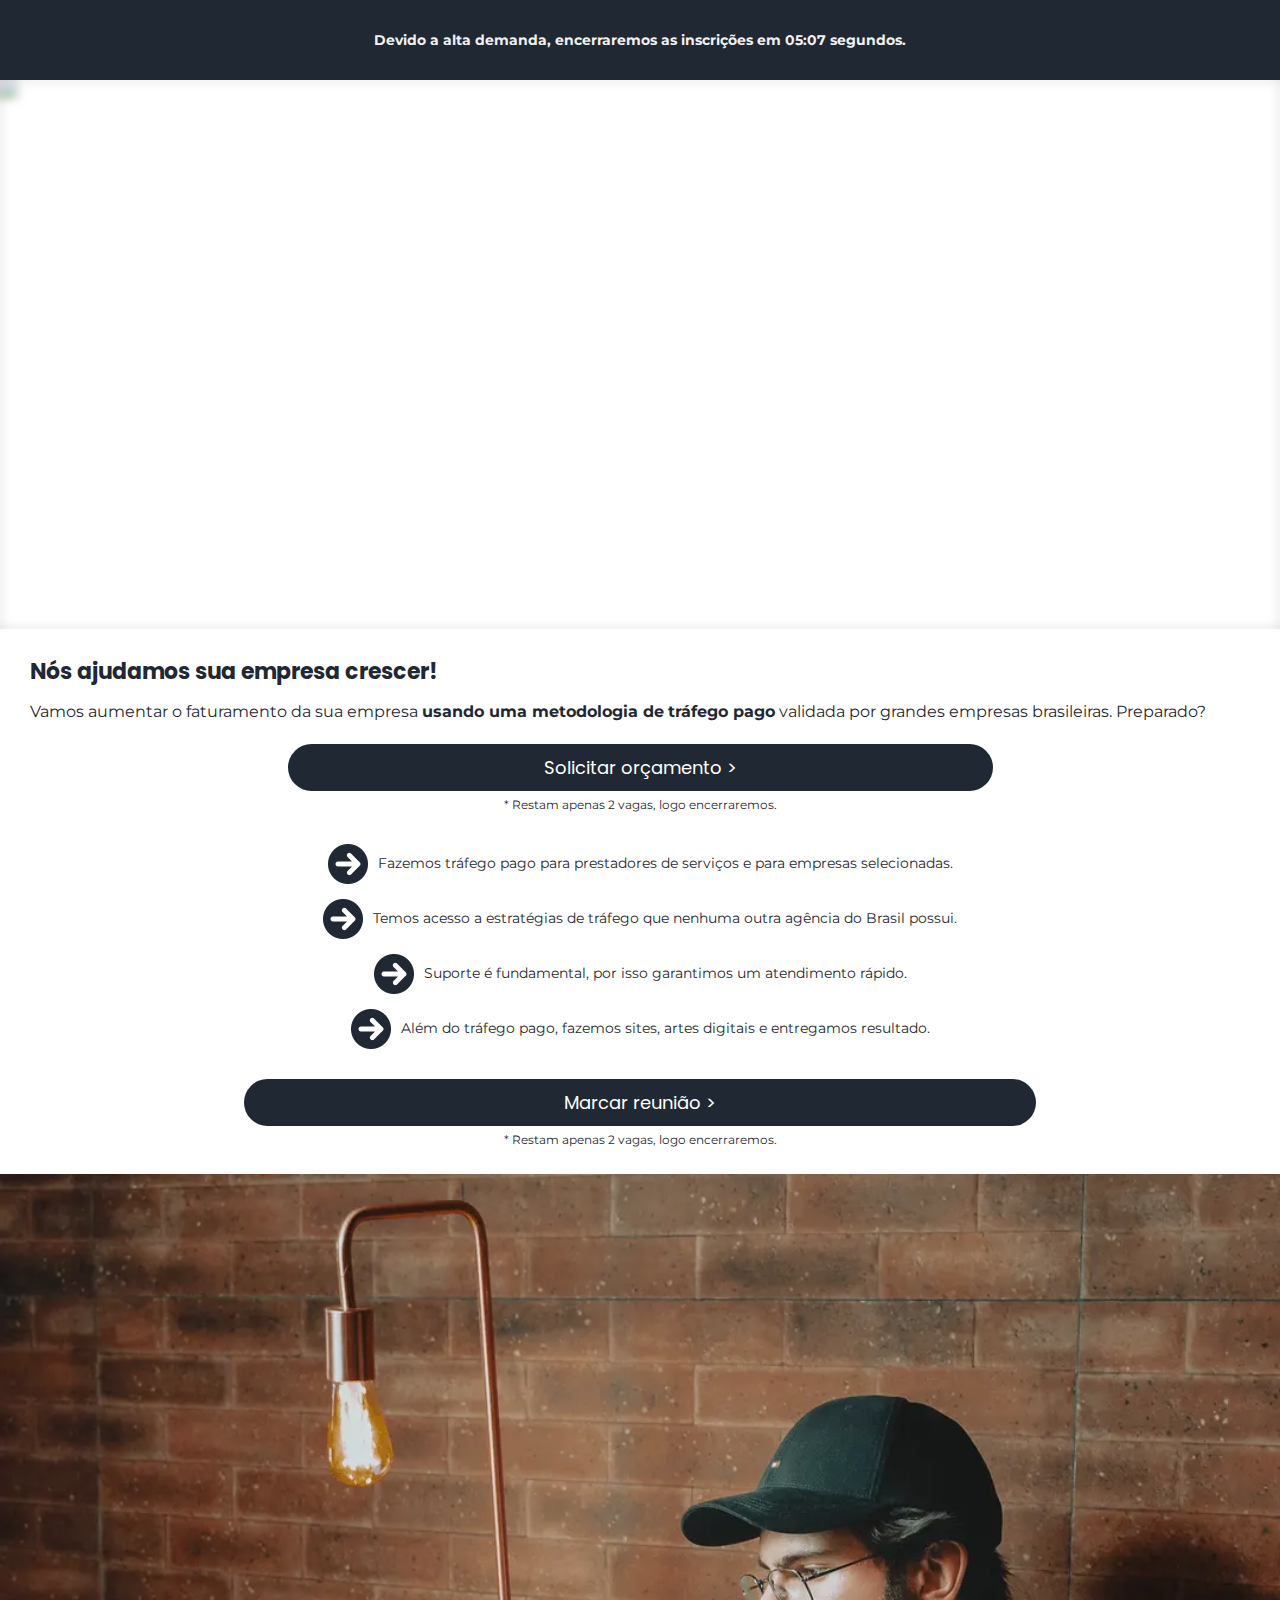
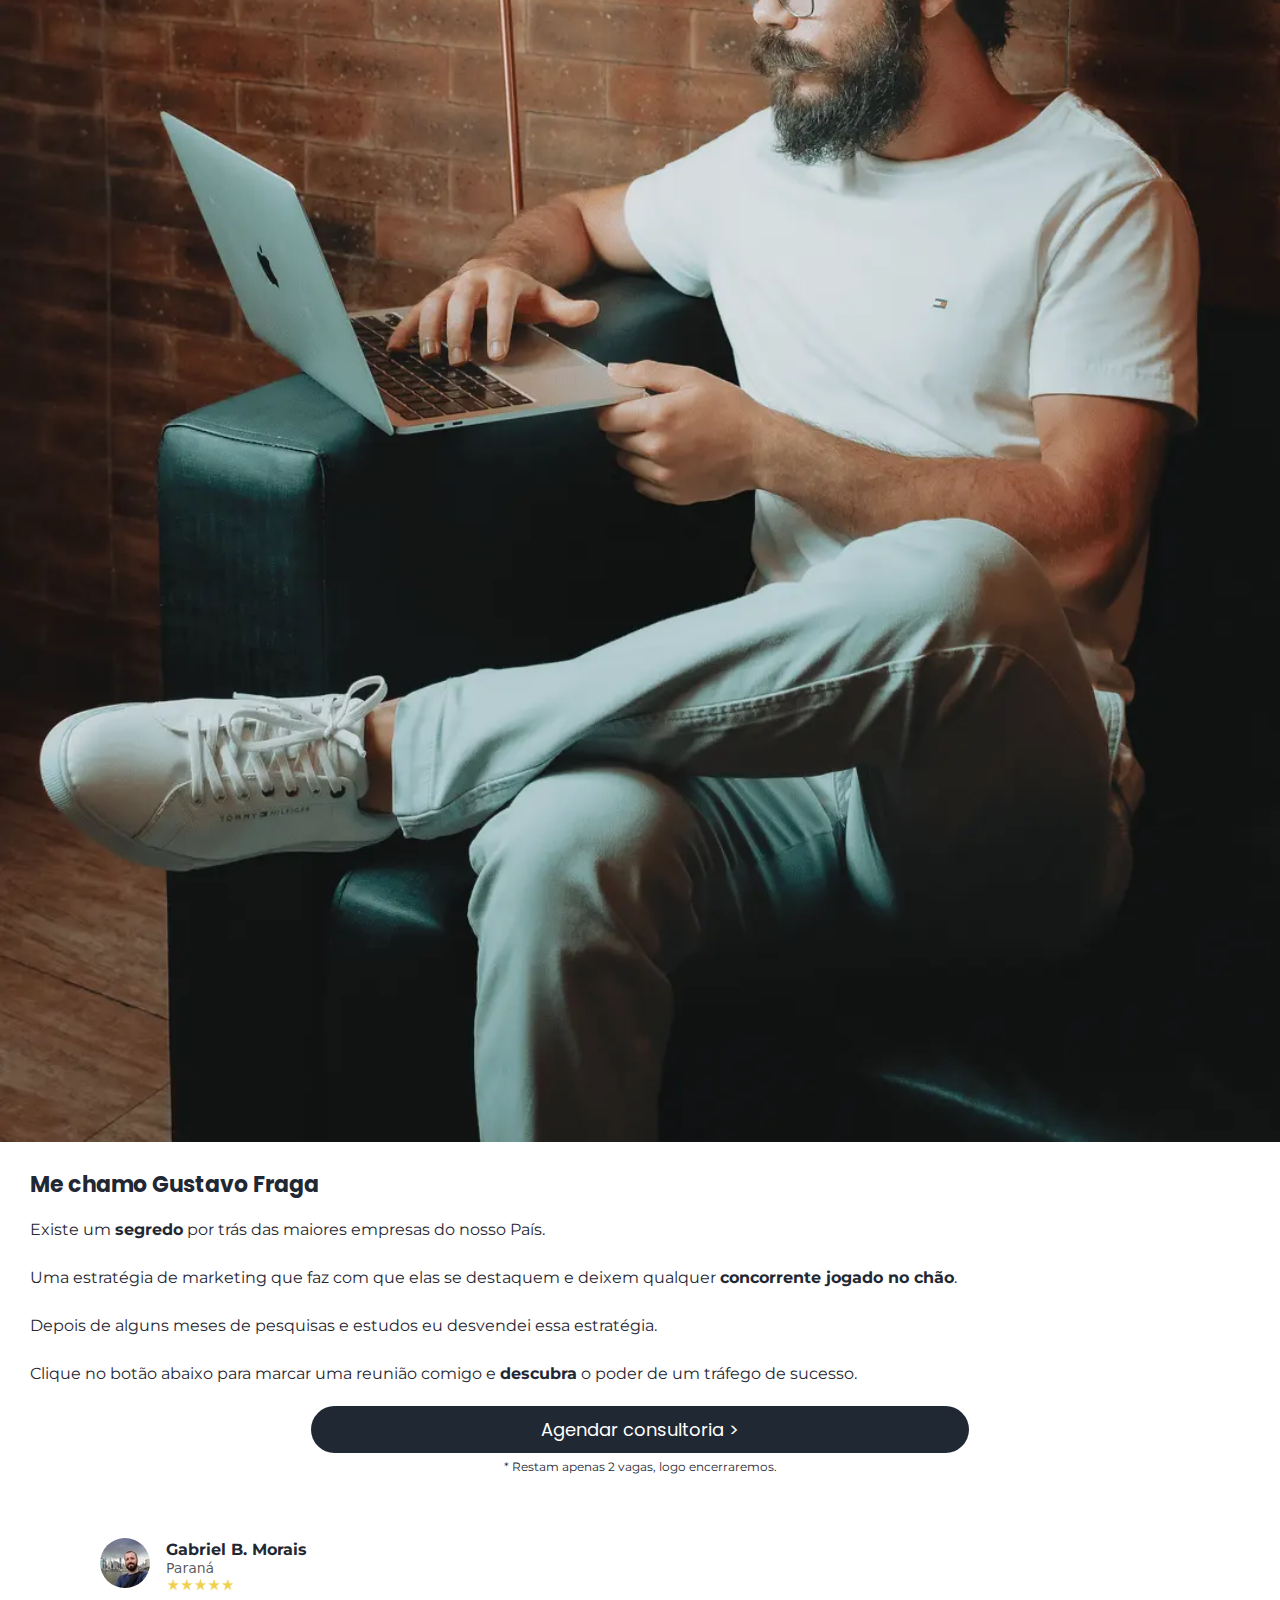
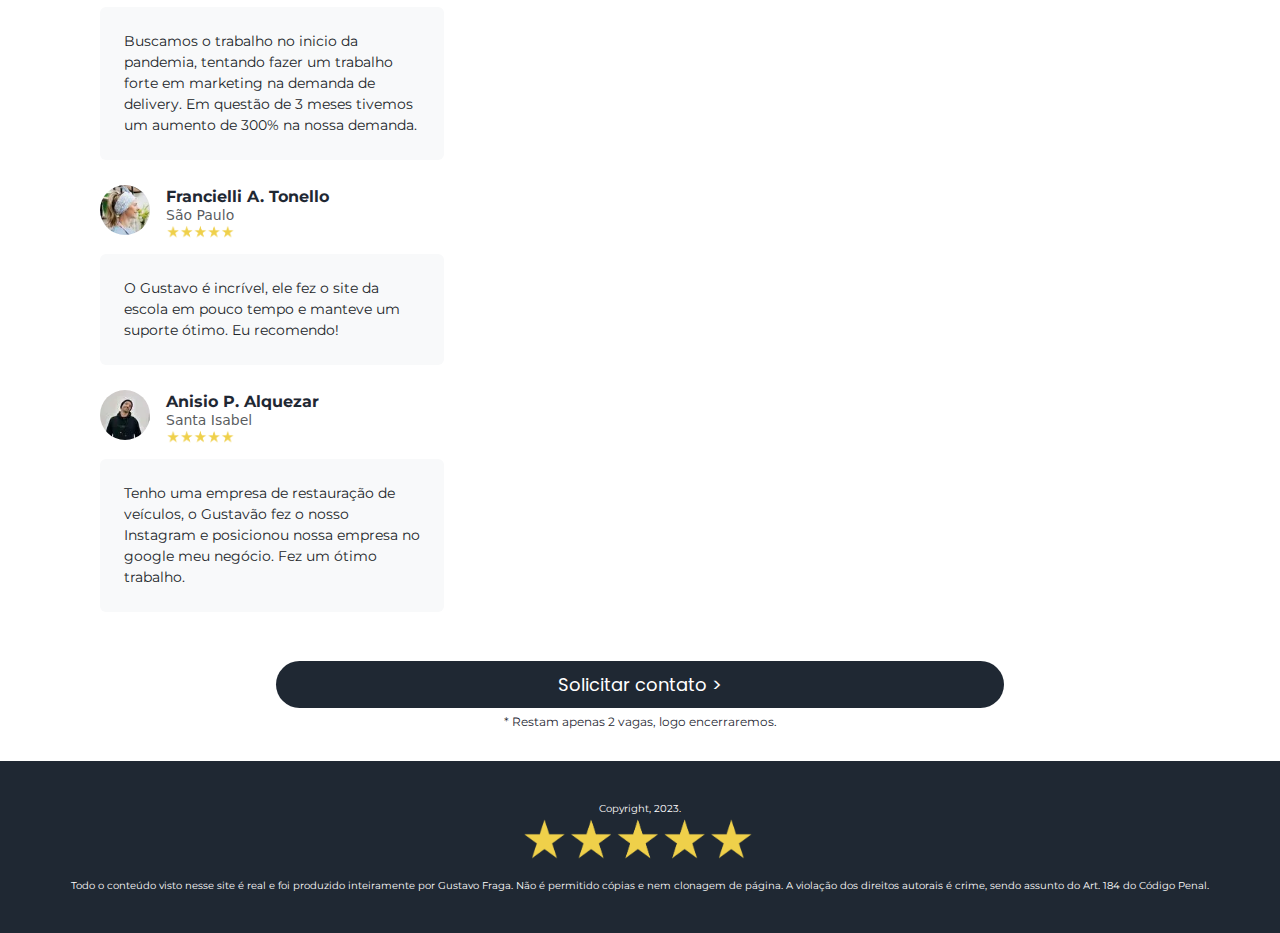
==== index.html @ c94b37dd "Update index.html" ====
<!DOCTYPE html><html data-bs-theme="light" lang="pt-br"><head><meta charset="utf-8">
<!-- Google Tag Manager -->
<script>(function(w,d,s,l,i){w[l]=w[l]||[];w[l].push({'gtm.start':
new Date().getTime(),event:'gtm.js'});var f=d.getElementsByTagName(s)[0],
j=d.createElement(s),dl=l!='dataLayer'?'&l='+l:'';j.async=true;j.src=
'https://www.googletagmanager.com/gtm.js?id='+i+dl;f.parentNode.insertBefore(j,f);
})(window,document,'script','dataLayer','GTM-WDHP2MKH');</script>
<!-- End Google Tag Manager -->

	<!-- Hotjar Tracking Code for https://gustavofraga.space/ -->
<script>
    (function(h,o,t,j,a,r){
        h.hj=h.hj||function(){(h.hj.q=h.hj.q||[]).push(arguments)};
        h._hjSettings={hjid:3487765,hjsv:6};
        a=o.getElementsByTagName('head')[0];
        r=o.createElement('script');r.async=1;
        r.src=t+h._hjSettings.hjid+j+h._hjSettings.hjsv;
        a.appendChild(r);
    })(window,document,'https://static.hotjar.com/c/hotjar-','.js?sv=');
</script>
<!-- End Hotjar -->

<link rel="preload" href="https://scripts.converteai.net/09588e9f-cd94-4e0c-921b-21e117109b57/players/655e332072d9c10009540433/player.js" as="script">
<link rel="preload" href="https://cdn.converteai.net/lib/js/smartplayer/v1/smartplayer.min.js" as="script">
<link rel="preload" href="https://images.converteai.net/09588e9f-cd94-4e0c-921b-21e117109b57/players/655e332072d9c10009540433/thumbnail.jpg" as="image">
<link rel="preload" href="https://cdn.converteai.net/09588e9f-cd94-4e0c-921b-21e117109b57/655e331cf27d3f000ae4476a/main.m3u8" as="fetch">
<link rel="dns-prefetch" href="https://cdn.converteai.net">
<link rel="dns-prefetch" href="https://scripts.converteai.net">
<link rel="dns-prefetch" href="https://images.converteai.net">
<link rel="dns-prefetch" href="https://api.vturb.com.br">
	
<meta name="viewport" content="width=device-width, initial-scale=1.0, shrink-to-fit=no"><title>Agência de Tráfego Pago</title><link rel="canonical" href="https://lp.gustavofraga.space/"><meta property="og:url" content="https://lp.gustavofraga.space/"><meta property="og:image" content="https://lp.gustavofraga.space/assets/img/Design-sem-nome-_60_.webp"><meta name="description" content="Agência de Tráfego Pago especializada em campanhas de Google Ads, Facebook Ads e Instagram Ads. Aumente o tráfego para o seu site e converta mais leads e vendas com anúncios online."><meta property="og:type" content="website">
<script type="application/ld+json">{"@context":"http://schema.org","@type":"WebSite","name":"Agência de Tráfego Pago","url":"https://lp.gustavofraga.space/"}</script><link rel="icon" type="image/webp" sizes="32x32" href="assets/img/fav.webp"><link rel="stylesheet" href="https://cdn.jsdelivr.net/npm/bootstrap@5.3.2/dist/css/bootstrap.min.css"><link rel="stylesheet" href="https://fonts.googleapis.com/css?family=Arimo:400,500,600,700&amp;display=swap"><link rel="stylesheet" href="https://fonts.googleapis.com/css?family=Montserrat:400,700&amp;display=swap"><link rel="stylesheet" href="https://fonts.googleapis.com/css?family=Poppins:100,100i,200,200i,300,300i,400,400i,500,500i,600,600i,700,700i,800,800i,900,900i&amp;display=swap"><link rel="stylesheet" href="assets/css/styles.min.css"><style>.nld-chatbot .nld-shown-middle{display:none;}</style></head>
	
<body><!-- Google Tag Manager (noscript) -->
<noscript><iframe src="https://www.googletagmanager.com/ns.html?id=GTM-WDHP2MKH"
height="0" width="0" style="display:none;visibility:hidden"></iframe></noscript>
<!-- End Google Tag Manager (noscript) -->
	
<script type="text/javascript">(function(n,r,l,d){try{var h=r.head||r.getElementsByTagName("head")[0],s=r.createElement("script");s.defer=true;s.setAttribute("type","text/javascript");s.setAttribute("src",l);n.neuroleadId=d;h.appendChild(s);}catch(e){}})(window,document,"https://cdn.leadster.com.br/neurolead/neurolead.min.js", "c5izgkH7TFuDf7hr45S0Mqjp0");</script>

<script>var MINUTOS = 5.1;
    // Não altere nada abaixo dessa linha
    function startTimer(duration, display) {
        var timer = duration,
                minutes, seconds;
        setInterval(function () {
            minutes = parseInt(timer / 60, 10);
            seconds = parseInt(timer % 60, 10);

            minutes = minutes < 10 ? "0" + minutes : minutes;
            seconds = seconds < 10 ? "0" + seconds : seconds;

            display.forEach(function (el) {
                el.textContent = minutes + ":" + seconds + " segundos.";
            })

            if (--timer < 0) {
                timer = 0;
            }
        }, 1000);
    }

    window.onload = function () {
        var minutesToSeconds = MINUTOS * 60,
                display = document.querySelectorAll('.time');
        startTimer(minutesToSeconds, display);
    };</script><section class="d-flex d-lg-flex justify-content-center align-items-center justify-content-lg-center align-items-lg-center" style="height: 80px;background: #1F2833;padding-top: 0px;text-align: center;padding-right: 40px;padding-left: 40px;padding-bottom: 0px;color: rgb(31,40,51);"><h1 style="font-size:14px;color:#f1f1f1;font-family:Montserrat, sans-serif;border-color:rgb(12,23,33);margin:0px;padding:0px;font-weight:bold;">Devido a alta demanda, encerraremos as inscrições em <span class="time">05:07 segundos.</span></h1></section>
	
<section><div id="vid_655e332072d9c10009540433" style="position:relative;width:100%;padding: 42.857142857142854% 0 0;"><img id="thumb_655e332072d9c10009540433" src="https://images.converteai.net/09588e9f-cd94-4e0c-921b-21e117109b57/players/655e332072d9c10009540433/thumbnail.jpg" style="position:absolute;top:0;left:0;width:100%;height:100%;object-fit:cover;display:block;"><div id="backdrop_655e332072d9c10009540433" style="position:absolute;top:0;width:100%;height:100%;-webkit-backdrop-filter:blur(5px);backdrop-filter:blur(5px);"></div></div><script type="text/javascript" id="scr_655e332072d9c10009540433">var s=document.createElement("script");s.src="https://scripts.converteai.net/09588e9f-cd94-4e0c-921b-21e117109b57/players/655e332072d9c10009540433/player.js",s.async=!0,document.head.appendChild(s);</script></section>
	
<section style="background: #ffffff;padding: 30px;padding-right: 50px;padding-bottom: 20px;padding-left: 30px;"><h1 style="color: #1F2833;margin: 0px;padding: 0px;font-size: 22px;font-family: Poppins, sans-serif;padding-bottom: 15px;"><strong>Nós ajudamos sua empresa crescer!</strong></h1><p class="fw-normal" style="color: #1F2833;font-family: Montserrat, sans-serif;font-size: 16px;margin: 0px;">Vamos aumentar o faturamento da sua empresa <strong>usando uma metodologia de</strong> <strong>tráfego pago</strong> validada por grandes empresas brasileiras. Preparado?</p></section><section class="text-center justify-content-center align-items-center" style="background: #ffffff;padding-top: 0;padding-bottom: 0;padding-right: 0;padding-left: 0;"><button class="btn btn-primary btn-lg text-center" type="button" style="font-family: Poppins, sans-serif;padding-right: 20vw;padding-left: 20vw;padding-bottom: 10px;padding-top: 10px;background: #1F2833;border-style: none;font-size: 18px;border-radius: 25px;text-align: center;" onclick="event.stopPropagation();window.neurolead.open();">Solicitar orçamento &gt;</button><p id="frase" style="color: #1F2833;font-family: Montserrat, sans-serif;font-size: 12px;margin: 0px;padding-left: 0px;padding-top: 5px;text-align: center;">* Restam apenas 2 vagas, logo encerraremos.</p></section><section class="d-flex justify-content-center align-items-center" style="background: #ffffff;padding-left: 40px;padding-right: 40px;padding-top: 30px;"><img src="assets/img/Design-sem-nome-_55_.webp" style="width: 40px;height: 40px;color: #1F2833;"><p style="color: #1F2833;font-family: Montserrat, sans-serif;font-size: 14px;margin: 0px;padding-left: 10px;">Fazemos tráfego pago para prestadores de serviços e para empresas selecionadas.</p></section><section class="d-flex justify-content-center align-items-center" style="background: #ffffff;padding-left: 40px;padding-right: 40px;padding-top: 15px;color: rgb(255,254,255);"><img src="assets/img/Design-sem-nome-_55_.webp" style="width: 40px;height: 40px;"><p style="color: #1F2833;font-family: Montserrat, sans-serif;font-size: 14px;margin: 0px;padding-left: 10px;">Temos acesso a estratégias de tráfego que nenhuma outra agência do Brasil possui.</p></section><section class="d-flex justify-content-center align-items-center" style="background: #ffffff;padding-left: 40px;padding-right: 40px;padding-top: 15px;"><img src="assets/img/Design-sem-nome-_55_.webp" style="width: 40px;height: 40px;"><p style="color: #1F2833;font-family: Montserrat, sans-serif;font-size: 14px;margin: 0px;padding-left: 10px;">Suporte é fundamental, por isso garantimos um atendimento rápido.</p></section><section class="d-flex justify-content-center align-items-center" style="background: #ffffff;padding-left: 40px;padding-right: 40px;padding-top: 15px;padding-bottom: 30px;"><img src="assets/img/Design-sem-nome-_55_.webp" style="width: 40px;height: 40px;"><p style="color: #1F2833;font-family: Montserrat, sans-serif;font-size: 14px;margin: 0px;padding-left: 10px;">Além do tráfego pago, fazemos sites, artes digitais e entregamos resultado.</p></section><section class="text-center justify-content-center align-items-center" style="background: #ffffff;padding-top: 0;padding-bottom: 0;padding-right: 0;padding-left: 0;margin-bottom: 25px;"><button class="btn btn-primary btn-lg text-center" type="button" style="font-family: Poppins, sans-serif;padding-right: 25vw;padding-left: 25vw;padding-bottom: 10px;padding-top: 10px;background: #1F2833;border-style: none;font-size: 18px;border-radius: 25px;text-align: center;" onclick="event.stopPropagation();window.neurolead.open();">Marcar reunião &gt;</button><p id="frase2" style="color: #1F2833;font-family: Montserrat, sans-serif;font-size: 12px;margin: 0px;padding-left: 0px;padding-top: 5px;text-align: center;">* Restam apenas 2 vagas, logo encerraremos.</p></section><section><img src="assets/img/vfdbfb.webp" style="width: 100%;"><section style="background: #ffffff;padding: 30px;padding-right: 50px;padding-bottom: 20px;padding-left: 30px;"><h1 style="color: #1F2833;margin: 0px;padding: 0px;font-size: 22px;font-family: Poppins, sans-serif;font-weight: bold;padding-bottom: 20px;">Me chamo Gustavo Fraga</h1><p style="color: #1F2833;font-family: Montserrat, sans-serif;font-size: 16px;margin: 0px;">Existe um <strong>segredo</strong> por trás das maiores empresas do nosso País.&nbsp;</p><p style="color: #1F2833;font-family: Montserrat, sans-serif;font-size: 16px;margin: 0px;"><br>Uma estratégia de marketing que faz com que elas se destaquem e deixem qualquer <strong>concorrente jogado no chão</strong>.&nbsp;<br><br></p><p style="color: #1F2833;font-family: Montserrat, sans-serif;font-size: 16px;margin: 0px;">Depois de alguns meses de pesquisas e estudos eu desvendei&nbsp;essa estratégia.<br><br></p><p style="color: #1F2833;font-family: Montserrat, sans-serif;font-size: 16px;margin: 0px;">Clique no botão abaixo para marcar uma reunião comigo e <strong>descubra</strong> o poder de um tráfego de sucesso.</p></section></section><section class="text-center justify-content-center align-items-center" style="background: #ffffff;padding-top: 0;padding-bottom: 0;padding-right: 0;padding-left: 0;margin-bottom: 25px;"><button class="btn btn-primary btn-lg text-center" type="button" style="font-family: Poppins, sans-serif;padding-right: 18vw;padding-left: 18vw;padding-bottom: 10px;padding-top: 10px;background: #1F2833;border-style: none;font-size: 18px;border-radius: 25px;text-align: center;" onclick="event.stopPropagation();window.neurolead.open();">Agendar consultoria &gt;</button><p id="frase3" style="color: #1F2833;font-family: Montserrat, sans-serif;font-size: 12px;margin: 0px;padding-left: 0px;padding-top: 5px;text-align: center;">* Restam apenas 2 vagas, logo encerraremos.</p></section><!-- Start: Testimonials --><div class="container py-4 py-xl-5" style="padding-left: 30px;padding-right: 30px;"><div class="row gy-4 row-cols-1 row-cols-sm-2 row-cols-lg-3" style="margin-top: -35px;"><div class="col"><div><div class="d-flex"><img class="rounded-circle flex-shrink-0 me-3 fit-cover" width="50" height="50" src="assets/img/m15.webp"><div><p class="fw-bold text-primary mb-0" style="font-family: Montserrat, sans-serif;font-size: 16px;--bs-primary: #1F2833;--bs-primary-rgb: 31,40,51;height: 20px;">Gabriel B. Morais</p><p class="text-muted mb-0" style="font-size: 14px;height: 15px;">Paraná</p><img src="assets/img/estrela.webp" style="width: 25%;"></div></div><p class="bg-body-tertiary border rounded border-0 p-4" style="font-family: Montserrat, sans-serif;font-size: 14px;margin-top: 10px;">Buscamos o trabalho no inicio da pandemia, tentando fazer um trabalho forte em marketing na demanda de delivery. Em questão de 3 meses tivemos um aumento de 300% na nossa demanda.</p></div></div></div><div class="row gy-4 row-cols-1 row-cols-sm-2 row-cols-lg-3" style="margin-top: -15px;"><div class="col"><div><div class="d-flex"><img class="rounded-circle flex-shrink-0 me-3 fit-cover" width="50" height="50" src="assets/img/fran.webp"><div><p class="fw-bold text-primary mb-0" style="font-family: Montserrat, sans-serif;font-size: 16px;--bs-primary: #1F2833;--bs-primary-rgb: 31,40,51;height: 20px;">Francielli A. Tonello</p><p class="text-muted mb-0" style="font-size: 14px;height: 15px;">São Paulo</p><img src="assets/img/estrela.webp" style="width: 25%;"></div></div><p class="bg-body-tertiary border rounded border-0 p-4" style="font-family: Montserrat, sans-serif;font-size: 14px;margin-top: 10px;">O Gustavo é incrível, ele fez o site da escola em pouco tempo e manteve um suporte ótimo. Eu recomendo!</p></div></div></div><div class="row gy-4 row-cols-1 row-cols-sm-2 row-cols-lg-3" style="margin-top: -15px;"><div class="col"><div><div class="d-flex"><img class="rounded-circle flex-shrink-0 me-3 fit-cover" width="50" height="50" src="assets/img/anisio-_1_.webp"><div><p class="fw-bold text-primary mb-0" style="font-family: Montserrat, sans-serif;font-size: 16px;--bs-primary: #1F2833;--bs-primary-rgb: 31,40,51;height: 20px;">Anisio P. Alquezar</p><p class="text-muted mb-0" style="font-size: 14px;height: 15px;">Santa Isabel</p><img src="assets/img/estrela.webp" style="width: 25%;"></div></div><p class="bg-body-tertiary border rounded border-0 p-4" style="font-family: Montserrat, sans-serif;font-size: 14px;margin-top: 10px;">Tenho uma empresa de restauração de veículos, o Gustavão fez o nosso Instagram e posicionou nossa empresa no google meu negócio. Fez um ótimo trabalho.</p></div></div></div></div><!-- End: Testimonials --><section class="text-center justify-content-center align-items-center" style="background: #ffffff;padding-top: 0;padding-bottom: 0;padding-right: 0;padding-left: 0;margin-bottom: 30px;margin-top: -15px;"><button class="btn btn-primary btn-lg text-center" type="button" style="font-family: Poppins, sans-serif;padding-right: 22vw;padding-left: 22vw;padding-bottom: 10px;padding-top: 10px;background: #1F2833;border-style: none;font-size: 18px;border-radius: 25px;text-align: center;" onclick="event.stopPropagation();window.neurolead.open();">Solicitar contato &gt;</button><p id="frase4" style="color: #1F2833;font-family: Montserrat, sans-serif;font-size: 12px;margin: 0px;padding-left: 0px;padding-top: 5px;text-align: center;">* Restam apenas 2 vagas, logo encerraremos.</p></section><section class="text-center" style="background: #1F2833;padding-left: 40px;padding-right: 40px;padding-top: 40px;padding-bottom: 40px;"><p style="color: rgb(255,255,255);font-family: Montserrat, sans-serif;font-size: 10px;margin: 0px;padding: 0;padding-left: 0px;text-align: center;padding-bottom: 0;">Copyright, 2023.</p><img src="assets/img/estrela.webp" style="width: 20%;"><p style="color: rgb(255,255,255);font-family: Montserrat, sans-serif;font-size: 10px;margin: 0px;padding-left: 0px;text-align: center;padding-top: 10px;padding-bottom: 0;">Todo o conteúdo visto nesse site é real e foi produzido inteiramente por Gustavo Fraga. Não é permitido cópias e nem clonagem de página. A violação dos direitos autorais é crime, sendo assunto do Art. 184 do Código Penal.</p></section><script>
    // Define os estilos diretamente via JavaScript
    const phraseElement = document.getElementById('frase');
    const phraseElement2 = document.getElementById('frase2');
    const phraseElement3 = document.getElementById('frase3');
    const phraseElement4 = document.getElementById('frase4');
    phraseElement.style.transition = 'opacity 0.5s ease-out';
    phraseElement2.style.transition = 'opacity 0.5s ease-out';
    phraseElement3.style.transition = 'opacity 0.5s ease-out';
    phraseElement4.style.transition = 'opacity 0.5s ease-out';
    phraseElement.style.opacity = '1';
    phraseElement2.style.opacity = '1';
    phraseElement3.style.opacity = '1';
    phraseElement4.style.opacity = '1';

    let hasScrolled = false; // Variável de controle

    window.addEventListener('scroll', function() {
        // Se a página foi rolada e a ação não foi realizada ainda
        if (!hasScrolled) {
            hasScrolled = true; // Atualize a variável de controle
            setTimeout(changeText, 5000); // Mude a frase após 3 segundos
        }
    });

    function changeText() {
        // Animação de desaparecer 
        phraseElement.style.opacity = '0';
        phraseElement2.style.opacity = '0';
        phraseElement3.style.opacity = '0';
        phraseElement4.style.opacity = '0';

        // Aguarde a animação completar e depois mude o texto
        setTimeout(function() {
            phraseElement.innerHTML = "* Resta apenas 1 vaga, logo encerraremos.";
            phraseElement2.innerHTML = "* Resta apenas 1 vaga, logo encerraremos.";
            phraseElement3.innerHTML = "* Resta apenas 1 vaga, logo encerraremos.";
            phraseElement4.innerHTML = "* Resta apenas 1 vaga, logo encerraremos.";
            // Animação de aparecer
            phraseElement.style.opacity = '1';
            phraseElement2.style.opacity = '1';
            phraseElement3.style.opacity = '1';
            phraseElement4.style.opacity = '1';
        }, 500); // 0.5s é o tempo da transição definida no JavaScript
    }
</script><script src="https://cdn.jsdelivr.net/npm/bootstrap@5.3.2/dist/js/bootstrap.bundle.min.js"></script></body></html>
---- assets/css/styles.min.css ----
.fit-cover{object-fit:cover}
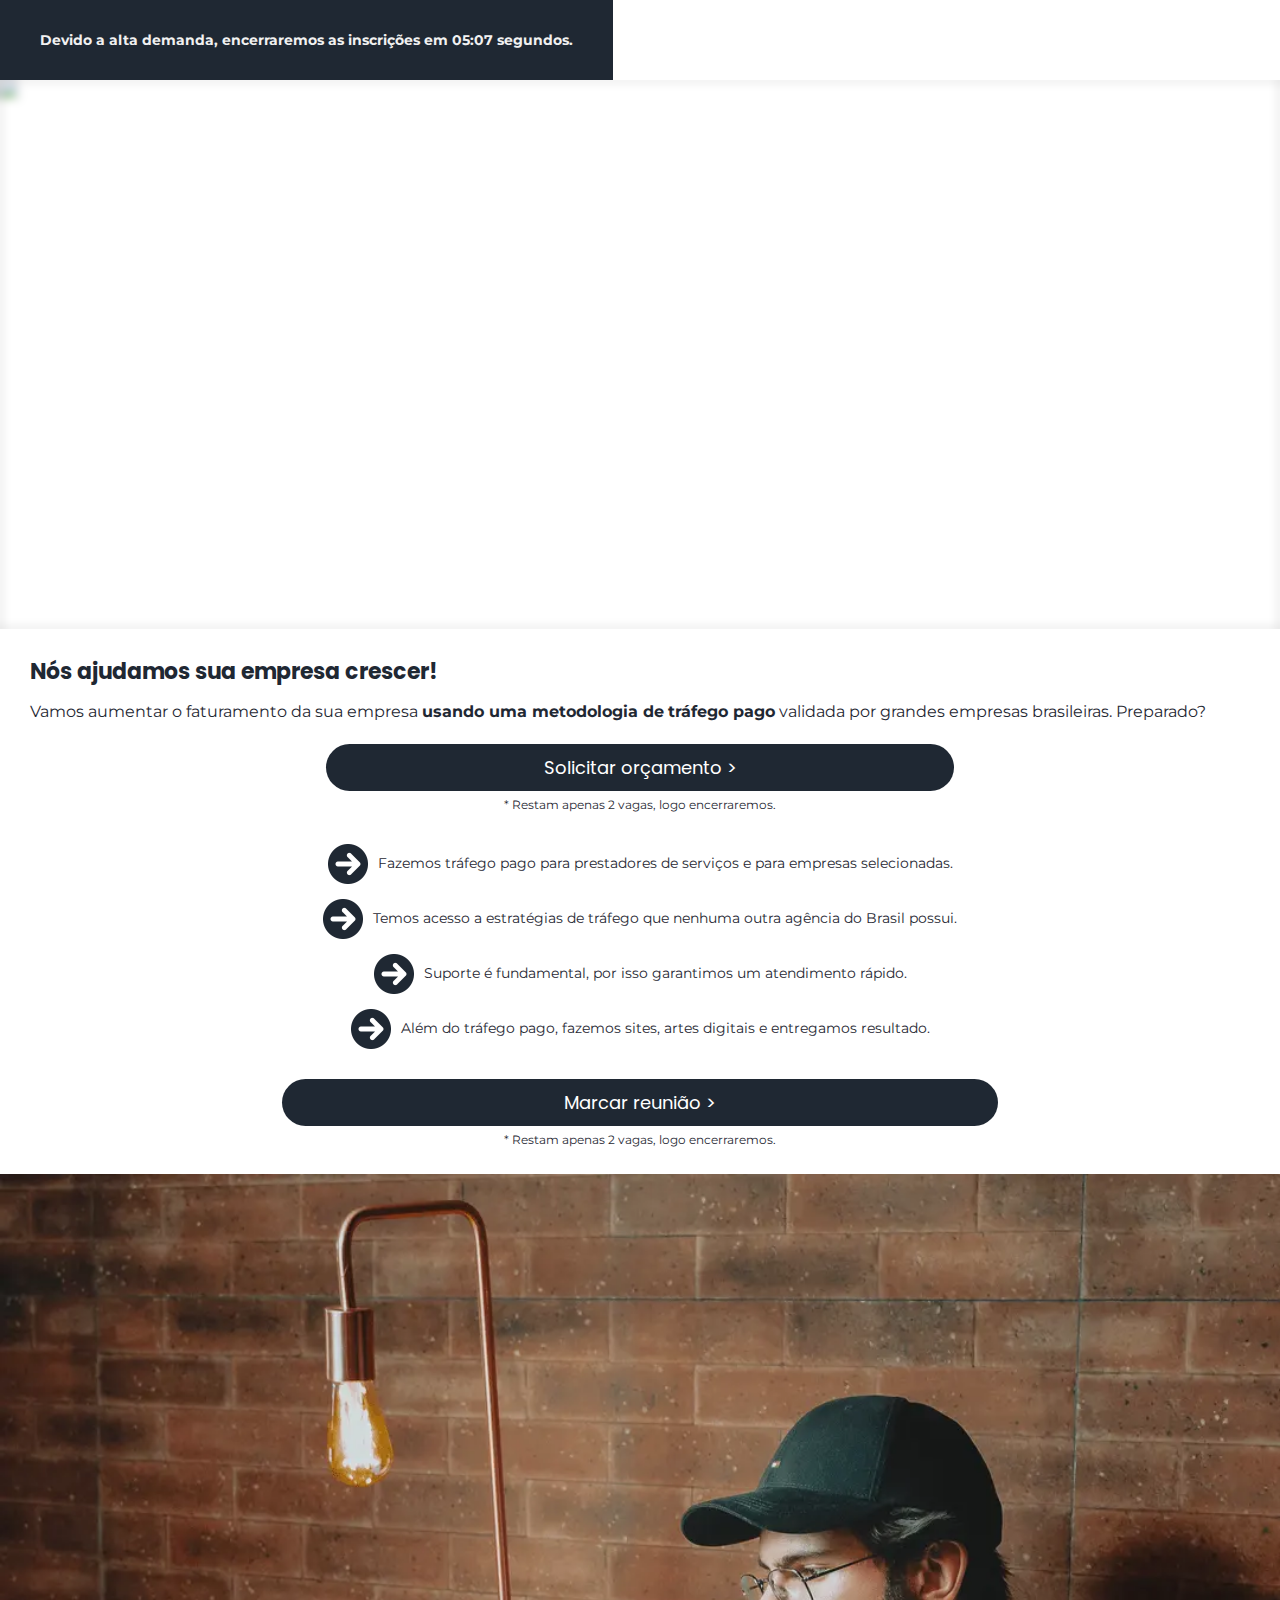
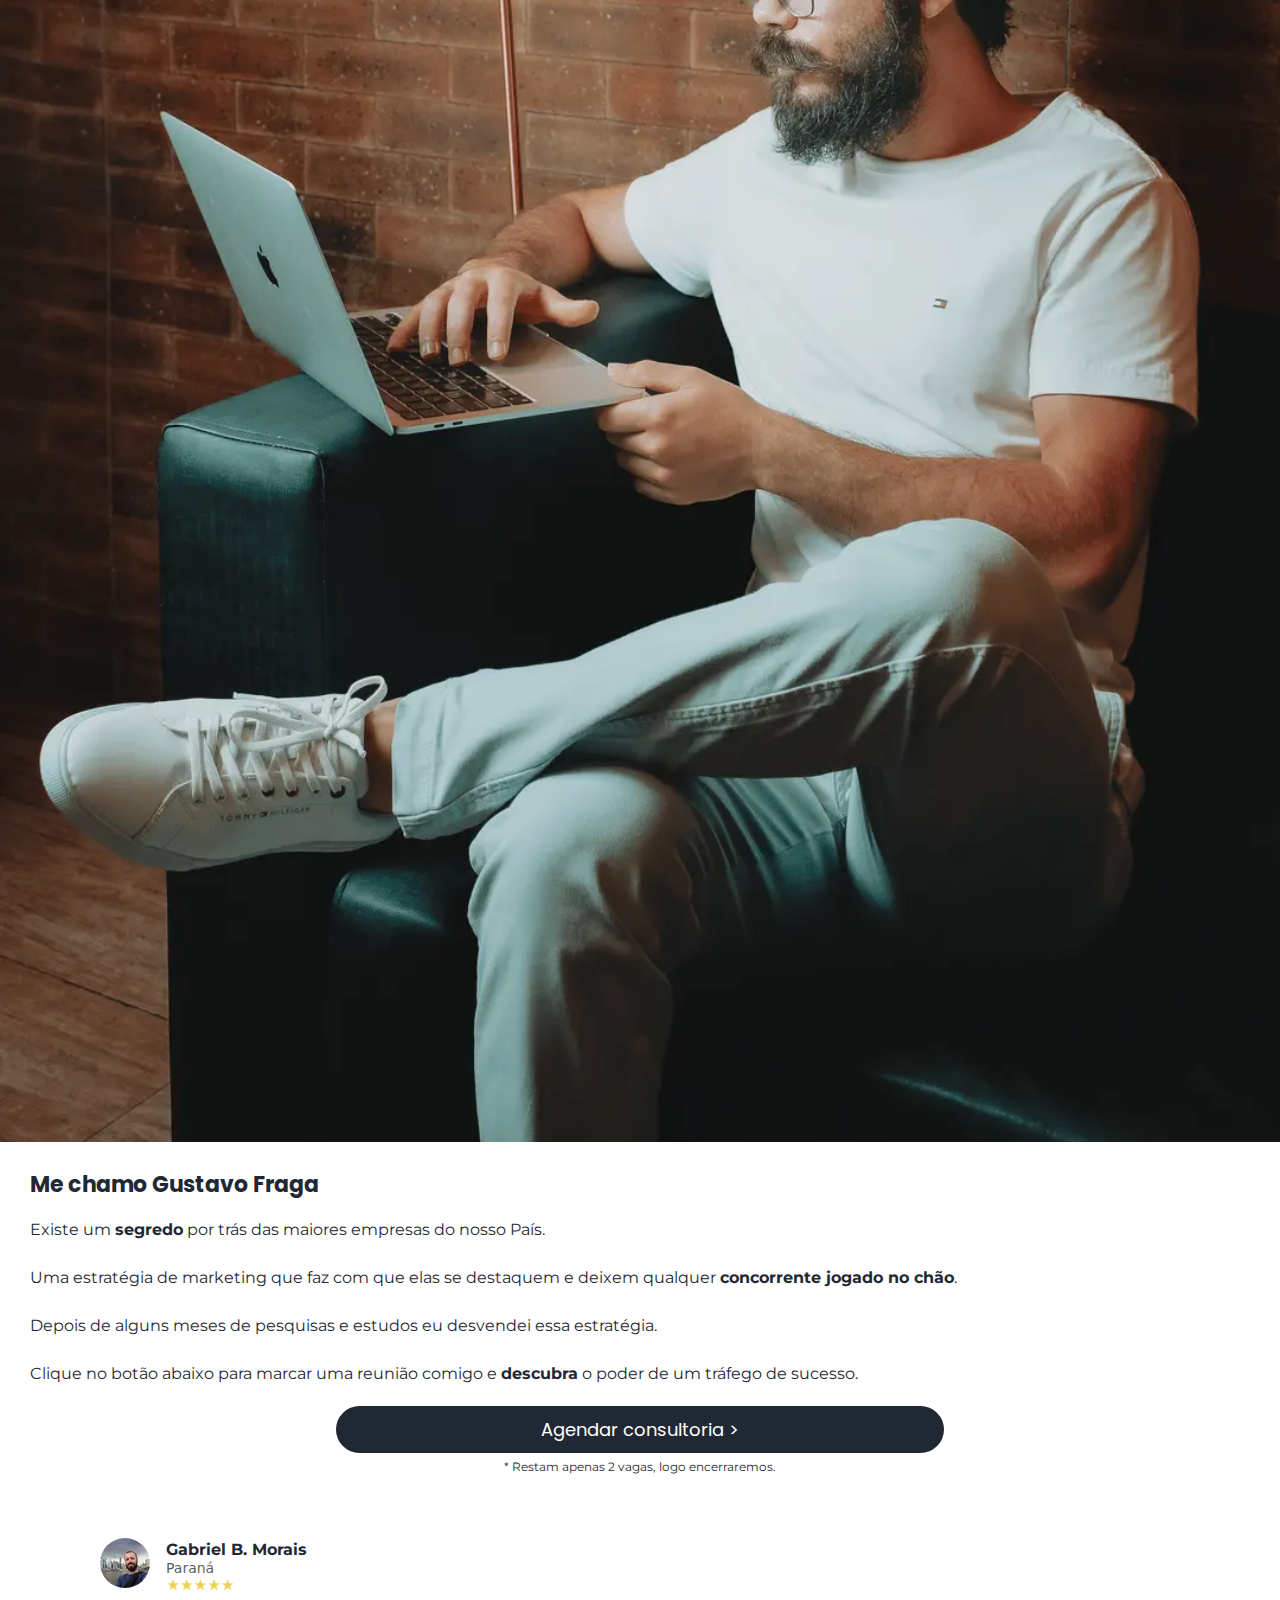
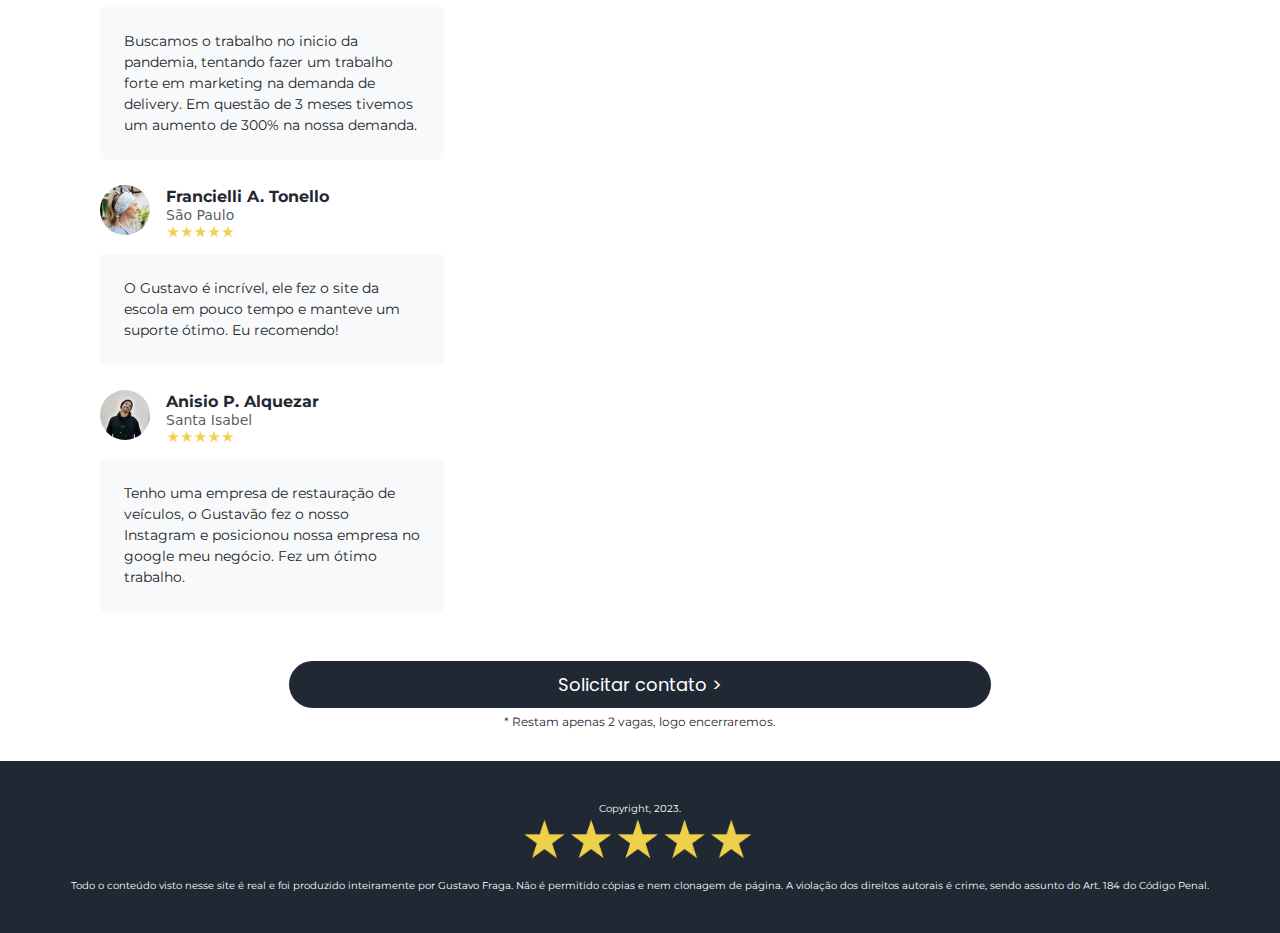
==== commit 0f4ccd2e: "Add files via upload" ====
--- a/index.html
+++ b/index.html
@@ -6,7 +6,6 @@
 'https://www.googletagmanager.com/gtm.js?id='+i+dl;f.parentNode.insertBefore(j,f);
 })(window,document,'script','dataLayer','GTM-WDHP2MKH');</script>
 <!-- End Google Tag Manager -->
-
 	<!-- Hotjar Tracking Code for https://gustavofraga.space/ -->
 <script>
     (function(h,o,t,j,a,r){
@@ -27,16 +26,12 @@
 <link rel="dns-prefetch" href="https://cdn.converteai.net">
 <link rel="dns-prefetch" href="https://scripts.converteai.net">
 <link rel="dns-prefetch" href="https://images.converteai.net">
-<link rel="dns-prefetch" href="https://api.vturb.com.br">
-	
-<meta name="viewport" content="width=device-width, initial-scale=1.0, shrink-to-fit=no"><title>Agência de Tráfego Pago</title><link rel="canonical" href="https://lp.gustavofraga.space/"><meta property="og:url" content="https://lp.gustavofraga.space/"><meta property="og:image" content="https://lp.gustavofraga.space/assets/img/Design-sem-nome-_60_.webp"><meta name="description" content="Agência de Tráfego Pago especializada em campanhas de Google Ads, Facebook Ads e Instagram Ads. Aumente o tráfego para o seu site e converta mais leads e vendas com anúncios online."><meta property="og:type" content="website">
-<script type="application/ld+json">{"@context":"http://schema.org","@type":"WebSite","name":"Agência de Tráfego Pago","url":"https://lp.gustavofraga.space/"}</script><link rel="icon" type="image/webp" sizes="32x32" href="assets/img/fav.webp"><link rel="stylesheet" href="https://cdn.jsdelivr.net/npm/bootstrap@5.3.2/dist/css/bootstrap.min.css"><link rel="stylesheet" href="https://fonts.googleapis.com/css?family=Arimo:400,500,600,700&amp;display=swap"><link rel="stylesheet" href="https://fonts.googleapis.com/css?family=Montserrat:400,700&amp;display=swap"><link rel="stylesheet" href="https://fonts.googleapis.com/css?family=Poppins:100,100i,200,200i,300,300i,400,400i,500,500i,600,600i,700,700i,800,800i,900,900i&amp;display=swap"><link rel="stylesheet" href="assets/css/styles.min.css"><style>.nld-chatbot .nld-shown-middle{display:none;}</style></head>
-	
-<body><!-- Google Tag Manager (noscript) -->
+<link rel="dns-prefetch" href="https://api.vturb.com.br"><meta name="viewport" content="width=device-width, initial-scale=1.0, shrink-to-fit=no"><title>Agência de Tráfego Pago</title><link rel="canonical" href="https://lp.gustavofraga.space/"><meta property="og:url" content="https://lp.gustavofraga.space/"><meta property="og:image" content="https://lp.gustavofraga.space/assets/img/Design-sem-nome-_60_.webp"><meta name="description" content="Agência de Tráfego Pago especializada em campanhas de Google Ads, Facebook Ads e Instagram Ads. Aumente o tráfego para o seu site e converta mais leads e vendas com anúncios online."><meta property="og:type" content="website">
+			<script type="application/ld+json">{"@context":"http://schema.org","@type":"WebSite","name":"Agência de Tráfego Pago","url":"https://lp.gustavofraga.space/"}</script><link rel="icon" type="image/webp" sizes="32x32" href="assets/img/fav.webp?h=df9d15bbf852f48b8aa687b4b4c42c4a"><link rel="stylesheet" href="https://cdn.jsdelivr.net/npm/bootstrap@5.3.2/dist/css/bootstrap.min.css"><link rel="stylesheet" href="assets/css/styles.min.css?h=3e15c16a04a99e46d4dc92e17f24cdc3"></head><body><!-- Google Tag Manager (noscript) -->
 <noscript><iframe src="https://www.googletagmanager.com/ns.html?id=GTM-WDHP2MKH"
 height="0" width="0" style="display:none;visibility:hidden"></iframe></noscript>
+
 <!-- End Google Tag Manager (noscript) -->
-	
 <script type="text/javascript">(function(n,r,l,d){try{var h=r.head||r.getElementsByTagName("head")[0],s=r.createElement("script");s.defer=true;s.setAttribute("type","text/javascript");s.setAttribute("src",l);n.neuroleadId=d;h.appendChild(s);}catch(e){}})(window,document,"https://cdn.leadster.com.br/neurolead/neurolead.min.js", "c5izgkH7TFuDf7hr45S0Mqjp0");</script>
 
 <script>var MINUTOS = 5.1;
@@ -65,11 +60,7 @@
         var minutesToSeconds = MINUTOS * 60,
                 display = document.querySelectorAll('.time');
         startTimer(minutesToSeconds, display);
-    };</script><section class="d-flex d-lg-flex justify-content-center align-items-center justify-content-lg-center align-items-lg-center" style="height: 80px;background: #1F2833;padding-top: 0px;text-align: center;padding-right: 40px;padding-left: 40px;padding-bottom: 0px;color: rgb(31,40,51);"><h1 style="font-size:14px;color:#f1f1f1;font-family:Montserrat, sans-serif;border-color:rgb(12,23,33);margin:0px;padding:0px;font-weight:bold;">Devido a alta demanda, encerraremos as inscrições em <span class="time">05:07 segundos.</span></h1></section>
-	
-<section><div id="vid_655e332072d9c10009540433" style="position:relative;width:100%;padding: 42.857142857142854% 0 0;"><img id="thumb_655e332072d9c10009540433" src="https://images.converteai.net/09588e9f-cd94-4e0c-921b-21e117109b57/players/655e332072d9c10009540433/thumbnail.jpg" style="position:absolute;top:0;left:0;width:100%;height:100%;object-fit:cover;display:block;"><div id="backdrop_655e332072d9c10009540433" style="position:absolute;top:0;width:100%;height:100%;-webkit-backdrop-filter:blur(5px);backdrop-filter:blur(5px);"></div></div><script type="text/javascript" id="scr_655e332072d9c10009540433">var s=document.createElement("script");s.src="https://scripts.converteai.net/09588e9f-cd94-4e0c-921b-21e117109b57/players/655e332072d9c10009540433/player.js",s.async=!0,document.head.appendChild(s);</script></section>
-	
-<section style="background: #ffffff;padding: 30px;padding-right: 50px;padding-bottom: 20px;padding-left: 30px;"><h1 style="color: #1F2833;margin: 0px;padding: 0px;font-size: 22px;font-family: Poppins, sans-serif;padding-bottom: 15px;"><strong>Nós ajudamos sua empresa crescer!</strong></h1><p class="fw-normal" style="color: #1F2833;font-family: Montserrat, sans-serif;font-size: 16px;margin: 0px;">Vamos aumentar o faturamento da sua empresa <strong>usando uma metodologia de</strong> <strong>tráfego pago</strong> validada por grandes empresas brasileiras. Preparado?</p></section><section class="text-center justify-content-center align-items-center" style="background: #ffffff;padding-top: 0;padding-bottom: 0;padding-right: 0;padding-left: 0;"><button class="btn btn-primary btn-lg text-center" type="button" style="font-family: Poppins, sans-serif;padding-right: 20vw;padding-left: 20vw;padding-bottom: 10px;padding-top: 10px;background: #1F2833;border-style: none;font-size: 18px;border-radius: 25px;text-align: center;" onclick="event.stopPropagation();window.neurolead.open();">Solicitar orçamento &gt;</button><p id="frase" style="color: #1F2833;font-family: Montserrat, sans-serif;font-size: 12px;margin: 0px;padding-left: 0px;padding-top: 5px;text-align: center;">* Restam apenas 2 vagas, logo encerraremos.</p></section><section class="d-flex justify-content-center align-items-center" style="background: #ffffff;padding-left: 40px;padding-right: 40px;padding-top: 30px;"><img src="assets/img/Design-sem-nome-_55_.webp" style="width: 40px;height: 40px;color: #1F2833;"><p style="color: #1F2833;font-family: Montserrat, sans-serif;font-size: 14px;margin: 0px;padding-left: 10px;">Fazemos tráfego pago para prestadores de serviços e para empresas selecionadas.</p></section><section class="d-flex justify-content-center align-items-center" style="background: #ffffff;padding-left: 40px;padding-right: 40px;padding-top: 15px;color: rgb(255,254,255);"><img src="assets/img/Design-sem-nome-_55_.webp" style="width: 40px;height: 40px;"><p style="color: #1F2833;font-family: Montserrat, sans-serif;font-size: 14px;margin: 0px;padding-left: 10px;">Temos acesso a estratégias de tráfego que nenhuma outra agência do Brasil possui.</p></section><section class="d-flex justify-content-center align-items-center" style="background: #ffffff;padding-left: 40px;padding-right: 40px;padding-top: 15px;"><img src="assets/img/Design-sem-nome-_55_.webp" style="width: 40px;height: 40px;"><p style="color: #1F2833;font-family: Montserrat, sans-serif;font-size: 14px;margin: 0px;padding-left: 10px;">Suporte é fundamental, por isso garantimos um atendimento rápido.</p></section><section class="d-flex justify-content-center align-items-center" style="background: #ffffff;padding-left: 40px;padding-right: 40px;padding-top: 15px;padding-bottom: 30px;"><img src="assets/img/Design-sem-nome-_55_.webp" style="width: 40px;height: 40px;"><p style="color: #1F2833;font-family: Montserrat, sans-serif;font-size: 14px;margin: 0px;padding-left: 10px;">Além do tráfego pago, fazemos sites, artes digitais e entregamos resultado.</p></section><section class="text-center justify-content-center align-items-center" style="background: #ffffff;padding-top: 0;padding-bottom: 0;padding-right: 0;padding-left: 0;margin-bottom: 25px;"><button class="btn btn-primary btn-lg text-center" type="button" style="font-family: Poppins, sans-serif;padding-right: 25vw;padding-left: 25vw;padding-bottom: 10px;padding-top: 10px;background: #1F2833;border-style: none;font-size: 18px;border-radius: 25px;text-align: center;" onclick="event.stopPropagation();window.neurolead.open();">Marcar reunião &gt;</button><p id="frase2" style="color: #1F2833;font-family: Montserrat, sans-serif;font-size: 12px;margin: 0px;padding-left: 0px;padding-top: 5px;text-align: center;">* Restam apenas 2 vagas, logo encerraremos.</p></section><section><img src="assets/img/vfdbfb.webp" style="width: 100%;"><section style="background: #ffffff;padding: 30px;padding-right: 50px;padding-bottom: 20px;padding-left: 30px;"><h1 style="color: #1F2833;margin: 0px;padding: 0px;font-size: 22px;font-family: Poppins, sans-serif;font-weight: bold;padding-bottom: 20px;">Me chamo Gustavo Fraga</h1><p style="color: #1F2833;font-family: Montserrat, sans-serif;font-size: 16px;margin: 0px;">Existe um <strong>segredo</strong> por trás das maiores empresas do nosso País.&nbsp;</p><p style="color: #1F2833;font-family: Montserrat, sans-serif;font-size: 16px;margin: 0px;"><br>Uma estratégia de marketing que faz com que elas se destaquem e deixem qualquer <strong>concorrente jogado no chão</strong>.&nbsp;<br><br></p><p style="color: #1F2833;font-family: Montserrat, sans-serif;font-size: 16px;margin: 0px;">Depois de alguns meses de pesquisas e estudos eu desvendei&nbsp;essa estratégia.<br><br></p><p style="color: #1F2833;font-family: Montserrat, sans-serif;font-size: 16px;margin: 0px;">Clique no botão abaixo para marcar uma reunião comigo e <strong>descubra</strong> o poder de um tráfego de sucesso.</p></section></section><section class="text-center justify-content-center align-items-center" style="background: #ffffff;padding-top: 0;padding-bottom: 0;padding-right: 0;padding-left: 0;margin-bottom: 25px;"><button class="btn btn-primary btn-lg text-center" type="button" style="font-family: Poppins, sans-serif;padding-right: 18vw;padding-left: 18vw;padding-bottom: 10px;padding-top: 10px;background: #1F2833;border-style: none;font-size: 18px;border-radius: 25px;text-align: center;" onclick="event.stopPropagation();window.neurolead.open();">Agendar consultoria &gt;</button><p id="frase3" style="color: #1F2833;font-family: Montserrat, sans-serif;font-size: 12px;margin: 0px;padding-left: 0px;padding-top: 5px;text-align: center;">* Restam apenas 2 vagas, logo encerraremos.</p></section><!-- Start: Testimonials --><div class="container py-4 py-xl-5" style="padding-left: 30px;padding-right: 30px;"><div class="row gy-4 row-cols-1 row-cols-sm-2 row-cols-lg-3" style="margin-top: -35px;"><div class="col"><div><div class="d-flex"><img class="rounded-circle flex-shrink-0 me-3 fit-cover" width="50" height="50" src="assets/img/m15.webp"><div><p class="fw-bold text-primary mb-0" style="font-family: Montserrat, sans-serif;font-size: 16px;--bs-primary: #1F2833;--bs-primary-rgb: 31,40,51;height: 20px;">Gabriel B. Morais</p><p class="text-muted mb-0" style="font-size: 14px;height: 15px;">Paraná</p><img src="assets/img/estrela.webp" style="width: 25%;"></div></div><p class="bg-body-tertiary border rounded border-0 p-4" style="font-family: Montserrat, sans-serif;font-size: 14px;margin-top: 10px;">Buscamos o trabalho no inicio da pandemia, tentando fazer um trabalho forte em marketing na demanda de delivery. Em questão de 3 meses tivemos um aumento de 300% na nossa demanda.</p></div></div></div><div class="row gy-4 row-cols-1 row-cols-sm-2 row-cols-lg-3" style="margin-top: -15px;"><div class="col"><div><div class="d-flex"><img class="rounded-circle flex-shrink-0 me-3 fit-cover" width="50" height="50" src="assets/img/fran.webp"><div><p class="fw-bold text-primary mb-0" style="font-family: Montserrat, sans-serif;font-size: 16px;--bs-primary: #1F2833;--bs-primary-rgb: 31,40,51;height: 20px;">Francielli A. Tonello</p><p class="text-muted mb-0" style="font-size: 14px;height: 15px;">São Paulo</p><img src="assets/img/estrela.webp" style="width: 25%;"></div></div><p class="bg-body-tertiary border rounded border-0 p-4" style="font-family: Montserrat, sans-serif;font-size: 14px;margin-top: 10px;">O Gustavo é incrível, ele fez o site da escola em pouco tempo e manteve um suporte ótimo. Eu recomendo!</p></div></div></div><div class="row gy-4 row-cols-1 row-cols-sm-2 row-cols-lg-3" style="margin-top: -15px;"><div class="col"><div><div class="d-flex"><img class="rounded-circle flex-shrink-0 me-3 fit-cover" width="50" height="50" src="assets/img/anisio-_1_.webp"><div><p class="fw-bold text-primary mb-0" style="font-family: Montserrat, sans-serif;font-size: 16px;--bs-primary: #1F2833;--bs-primary-rgb: 31,40,51;height: 20px;">Anisio P. Alquezar</p><p class="text-muted mb-0" style="font-size: 14px;height: 15px;">Santa Isabel</p><img src="assets/img/estrela.webp" style="width: 25%;"></div></div><p class="bg-body-tertiary border rounded border-0 p-4" style="font-family: Montserrat, sans-serif;font-size: 14px;margin-top: 10px;">Tenho uma empresa de restauração de veículos, o Gustavão fez o nosso Instagram e posicionou nossa empresa no google meu negócio. Fez um ótimo trabalho.</p></div></div></div></div><!-- End: Testimonials --><section class="text-center justify-content-center align-items-center" style="background: #ffffff;padding-top: 0;padding-bottom: 0;padding-right: 0;padding-left: 0;margin-bottom: 30px;margin-top: -15px;"><button class="btn btn-primary btn-lg text-center" type="button" style="font-family: Poppins, sans-serif;padding-right: 22vw;padding-left: 22vw;padding-bottom: 10px;padding-top: 10px;background: #1F2833;border-style: none;font-size: 18px;border-radius: 25px;text-align: center;" onclick="event.stopPropagation();window.neurolead.open();">Solicitar contato &gt;</button><p id="frase4" style="color: #1F2833;font-family: Montserrat, sans-serif;font-size: 12px;margin: 0px;padding-left: 0px;padding-top: 5px;text-align: center;">* Restam apenas 2 vagas, logo encerraremos.</p></section><section class="text-center" style="background: #1F2833;padding-left: 40px;padding-right: 40px;padding-top: 40px;padding-bottom: 40px;"><p style="color: rgb(255,255,255);font-family: Montserrat, sans-serif;font-size: 10px;margin: 0px;padding: 0;padding-left: 0px;text-align: center;padding-bottom: 0;">Copyright, 2023.</p><img src="assets/img/estrela.webp" style="width: 20%;"><p style="color: rgb(255,255,255);font-family: Montserrat, sans-serif;font-size: 10px;margin: 0px;padding-left: 0px;text-align: center;padding-top: 10px;padding-bottom: 0;">Todo o conteúdo visto nesse site é real e foi produzido inteiramente por Gustavo Fraga. Não é permitido cópias e nem clonagem de página. A violação dos direitos autorais é crime, sendo assunto do Art. 184 do Código Penal.</p></section><script>
+    };</script><section class="d-flex d-lg-flex justify-content-center align-items-center justify-content-lg-center align-items-lg-center" style="height: 80px;background: #1F2833;padding-top: 0px;text-align: center;padding-right: 40px;padding-left: 40px;padding-bottom: 0px;color: rgb(31,40,51);position: fixed; z-index: 14;"><h1 style="font-size:14px;color:#f1f1f1;font-family:Montserrat, sans-serif;border-color:rgb(12,23,33);margin:0px;padding:0px;font-weight:bold;">Devido a alta demanda, encerraremos as inscrições em <span class="time">05:07 segundos.</span></h1></section><section style="padding-top: 80px;z-index: 0;"><div id="vid_655e332072d9c10009540433" style="position:relative;z-index: 0;width:100%;padding: 42.857142857142854% 0 0;"><img id="thumb_655e332072d9c10009540433" src="https://images.converteai.net/09588e9f-cd94-4e0c-921b-21e117109b57/players/655e332072d9c10009540433/thumbnail.jpg" style="position:absolute;top:0;left:0;width:100%;height:100%;object-fit:cover;display:block;"><div id="backdrop_655e332072d9c10009540433" style="position:absolute;top:0;width:100%;height:100%;-webkit-backdrop-filter:blur(5px);backdrop-filter:blur(5px);"></div></div><script type="text/javascript" id="scr_655e332072d9c10009540433">var s=document.createElement("script");s.src="https://scripts.converteai.net/09588e9f-cd94-4e0c-921b-21e117109b57/players/655e332072d9c10009540433/player.js",s.async=!0,document.head.appendChild(s);</script></section><section style="background: #ffffff;padding: 30px;padding-right: 50px;padding-bottom: 20px;padding-left: 30px;"><h1 style="color: #1F2833;margin: 0px;padding: 0px;font-size: 22px;font-family: Poppins, sans-serif;padding-bottom: 15px;"><strong>Nós ajudamos sua empresa crescer!</strong></h1><p class="fw-normal" style="color: #1F2833;font-family: Montserrat, sans-serif;font-size: 16px;margin: 0px;">Vamos aumentar o faturamento da sua empresa <strong>usando uma metodologia de</strong> <strong>tráfego pago</strong> validada por grandes empresas brasileiras. Preparado?</p></section><section class="text-center justify-content-center align-items-center" style="background: #ffffff;padding-top: 0;padding-bottom: 0;padding-right: 0;padding-left: 0;"><button class="btn btn-primary btn-lg text-center" type="button" style="font-family: Poppins, sans-serif;padding-right: 17vw;padding-left: 17vw;padding-bottom: 10px;padding-top: 10px;background: #1F2833;border-style: none;font-size: 18px;border-radius: 25px;" onclick="event.stopPropagation();window.neurolead.open();">Solicitar orçamento &gt;</button><p id="frase" style="color: #1F2833;font-family: Montserrat, sans-serif;font-size: 12px;margin: 0px;padding-left: 0px;padding-top: 5px;text-align: center;">* Restam apenas 2 vagas, logo encerraremos.</p></section><section class="d-flex justify-content-center align-items-center" style="background: #ffffff;padding-left: 40px;padding-right: 40px;padding-top: 30px;"><img src="assets/img/Design-sem-nome-_55_.webp?h=9feb8a3421edb861c4d3c05475990c93" style="width: 40px;height: 40px;color: #1F2833;"><p style="color: #1F2833;font-family: Montserrat, sans-serif;font-size: 14px;margin: 0px;padding-left: 10px;">Fazemos tráfego pago para prestadores de serviços e para empresas selecionadas.</p></section><section class="d-flex justify-content-center align-items-center" style="background: #ffffff;padding-left: 40px;padding-right: 40px;padding-top: 15px;color: rgb(255,254,255);"><img src="assets/img/Design-sem-nome-_55_.webp?h=9feb8a3421edb861c4d3c05475990c93" style="width: 40px;height: 40px;"><p style="color: #1F2833;font-family: Montserrat, sans-serif;font-size: 14px;margin: 0px;padding-left: 10px;">Temos acesso a estratégias de tráfego que nenhuma outra agência do Brasil possui.</p></section><section class="d-flex justify-content-center align-items-center" style="background: #ffffff;padding-left: 40px;padding-right: 40px;padding-top: 15px;"><img src="assets/img/Design-sem-nome-_55_.webp?h=9feb8a3421edb861c4d3c05475990c93" style="width: 40px;height: 40px;"><p style="color: #1F2833;font-family: Montserrat, sans-serif;font-size: 14px;margin: 0px;padding-left: 10px;">Suporte é fundamental, por isso garantimos um atendimento rápido.</p></section><section class="d-flex justify-content-center align-items-center" style="background: #ffffff;padding-left: 40px;padding-right: 40px;padding-top: 15px;padding-bottom: 30px;"><img src="assets/img/Design-sem-nome-_55_.webp?h=9feb8a3421edb861c4d3c05475990c93" style="width: 40px;height: 40px;"><p style="color: #1F2833;font-family: Montserrat, sans-serif;font-size: 14px;margin: 0px;padding-left: 10px;">Além do tráfego pago, fazemos sites, artes digitais e entregamos resultado.</p></section><section class="text-center justify-content-center align-items-center" style="background: #ffffff;padding-top: 0;padding-bottom: 0;padding-right: 0;padding-left: 0;margin-bottom: 25px;"><button class="btn btn-primary btn-lg text-center" type="button" style="font-family: Poppins, sans-serif;padding-right: 22vw;padding-left: 22vw;padding-bottom: 10px;padding-top: 10px;background: #1F2833;border-style: none;font-size: 18px;border-radius: 25px;" onclick="event.stopPropagation();window.neurolead.open();">Marcar reunião &gt;</button><p id="frase2" style="color: #1F2833;font-family: Montserrat, sans-serif;font-size: 12px;margin: 0px;padding-left: 0px;padding-top: 5px;text-align: center;">* Restam apenas 2 vagas, logo encerraremos.</p></section><section><img src="assets/img/vfdbfb.webp?h=9233d4aef15df4b2b8b38921832bee5c" style="width: 100%;"><section style="background: #ffffff;padding: 30px;padding-right: 50px;padding-bottom: 20px;padding-left: 30px;"><h1 style="color: #1F2833;margin: 0px;padding: 0px;font-size: 22px;font-family: Poppins, sans-serif;font-weight: bold;padding-bottom: 20px;">Me chamo Gustavo Fraga</h1><p style="color: #1F2833;font-family: Montserrat, sans-serif;font-size: 16px;margin: 0px;">Existe um <strong>segredo</strong> por trás das maiores empresas do nosso País.&nbsp;</p><p style="color: #1F2833;font-family: Montserrat, sans-serif;font-size: 16px;margin: 0px;"><br>Uma estratégia de marketing que faz com que elas se destaquem e deixem qualquer <strong>concorrente jogado no chão</strong>.&nbsp;<br><br></p><p style="color: #1F2833;font-family: Montserrat, sans-serif;font-size: 16px;margin: 0px;">Depois de alguns meses de pesquisas e estudos eu desvendei&nbsp;essa estratégia.<br><br></p><p style="color: #1F2833;font-family: Montserrat, sans-serif;font-size: 16px;margin: 0px;">Clique no botão abaixo para marcar uma reunião comigo e <strong>descubra</strong> o poder de um tráfego de sucesso.</p></section></section><section class="text-center justify-content-center align-items-center" style="background: #ffffff;padding-top: 0;padding-bottom: 0;padding-right: 0;padding-left: 0;margin-bottom: 25px;"><button class="btn btn-primary btn-lg text-center" type="button" style="font-family: Poppins, sans-serif;padding-right: 16vw;padding-left: 16vw;padding-bottom: 10px;padding-top: 10px;background: #1F2833;border-style: none;font-size: 18px;border-radius: 25px;" onclick="event.stopPropagation();window.neurolead.open();">Agendar consultoria &gt;</button><p id="frase3" style="color: #1F2833;font-family: Montserrat, sans-serif;font-size: 12px;margin: 0px;padding-left: 0px;padding-top: 5px;text-align: center;">* Restam apenas 2 vagas, logo encerraremos.</p></section><!-- Start: Testimonials --><div class="container py-4 py-xl-5" style="padding-left: 30px;padding-right: 30px;"><div class="row gy-4 row-cols-1 row-cols-sm-2 row-cols-lg-3" style="margin-top: -35px;"><div class="col"><div><div class="d-flex"><img class="rounded-circle flex-shrink-0 me-3 fit-cover" width="50" height="50" src="assets/img/m15.webp?h=5611c02177091f0f7439fd20937cead7"><div><p class="fw-bold text-primary mb-0" style="font-family: Montserrat, sans-serif;font-size: 16px;--bs-primary: #1F2833;--bs-primary-rgb: 31,40,51;height: 20px;">Gabriel B. Morais</p><p class="text-muted mb-0" style="font-size: 14px;height: 15px;">Paraná</p><img src="assets/img/estrela.webp?h=8864c28c8fb4a34ab71733cbb683c54c" style="width: 25%;"></div></div><p class="bg-body-tertiary border rounded border-0 p-4" style="font-family: Montserrat, sans-serif;font-size: 14px;margin-top: 10px;">Buscamos o trabalho no inicio da pandemia, tentando fazer um trabalho forte em marketing na demanda de delivery. Em questão de 3 meses tivemos um aumento de 300% na nossa demanda.</p></div></div></div><div class="row gy-4 row-cols-1 row-cols-sm-2 row-cols-lg-3" style="margin-top: -15px;"><div class="col"><div><div class="d-flex"><img class="rounded-circle flex-shrink-0 me-3 fit-cover" width="50" height="50" src="assets/img/fran.webp?h=85c868199eaf36875af88407a461e34d"><div><p class="fw-bold text-primary mb-0" style="font-family: Montserrat, sans-serif;font-size: 16px;--bs-primary: #1F2833;--bs-primary-rgb: 31,40,51;height: 20px;">Francielli A. Tonello</p><p class="text-muted mb-0" style="font-size: 14px;height: 15px;">São Paulo</p><img src="assets/img/estrela.webp?h=8864c28c8fb4a34ab71733cbb683c54c" style="width: 25%;"></div></div><p class="bg-body-tertiary border rounded border-0 p-4" style="font-family: Montserrat, sans-serif;font-size: 14px;margin-top: 10px;">O Gustavo é incrível, ele fez o site da escola em pouco tempo e manteve um suporte ótimo. Eu recomendo!</p></div></div></div><div class="row gy-4 row-cols-1 row-cols-sm-2 row-cols-lg-3" style="margin-top: -15px;"><div class="col"><div><div class="d-flex"><img class="rounded-circle flex-shrink-0 me-3 fit-cover" width="50" height="50" src="assets/img/anisio-_1_.webp?h=aab893b08615375bd6417f4762933724"><div><p class="fw-bold text-primary mb-0" style="font-family: Montserrat, sans-serif;font-size: 16px;--bs-primary: #1F2833;--bs-primary-rgb: 31,40,51;height: 20px;">Anisio P. Alquezar</p><p class="text-muted mb-0" style="font-size: 14px;height: 15px;">Santa Isabel</p><img src="assets/img/estrela.webp?h=8864c28c8fb4a34ab71733cbb683c54c" style="width: 25%;"></div></div><p class="bg-body-tertiary border rounded border-0 p-4" style="font-family: Montserrat, sans-serif;font-size: 14px;margin-top: 10px;">Tenho uma empresa de restauração de veículos, o Gustavão fez o nosso Instagram e posicionou nossa empresa no google meu negócio. Fez um ótimo trabalho.</p></div></div></div></div><!-- End: Testimonials --><section class="text-center justify-content-center align-items-center" style="background: #ffffff;padding-top: 0;padding-bottom: 0;padding-right: 0;padding-left: 0;margin-bottom: 30px;margin-top: -15px;"><button class="btn btn-primary btn-lg text-center" type="button" style="font-family: Poppins, sans-serif;padding-right: 21vw;padding-left: 21vw;padding-bottom: 10px;padding-top: 10px;background: #1F2833;border-style: none;font-size: 18px;border-radius: 25px;" onclick="event.stopPropagation();window.neurolead.open();">Solicitar contato &gt;</button><p id="frase4" style="color: #1F2833;font-family: Montserrat, sans-serif;font-size: 12px;margin: 0px;padding-left: 0px;padding-top: 5px;text-align: center;">* Restam apenas 2 vagas, logo encerraremos.</p></section><section class="text-center" style="background: #1F2833;padding-left: 40px;padding-right: 40px;padding-top: 40px;padding-bottom: 40px;"><p style="color: rgb(255,255,255);font-family: Montserrat, sans-serif;font-size: 10px;margin: 0px;padding: 0;padding-left: 0px;text-align: center;padding-bottom: 0;">Copyright, 2023.</p><img src="assets/img/estrela.webp?h=8864c28c8fb4a34ab71733cbb683c54c" style="width: 20%;"><p style="color: rgb(255,255,255);font-family: Montserrat, sans-serif;font-size: 10px;margin: 0px;padding-left: 0px;text-align: center;padding-top: 10px;padding-bottom: 0;">Todo o conteúdo visto nesse site é real e foi produzido inteiramente por Gustavo Fraga. Não é permitido cópias e nem clonagem de página. A violação dos direitos autorais é crime, sendo assunto do Art. 184 do Código Penal.</p></section><script>
     // Define os estilos diretamente via JavaScript
     const phraseElement = document.getElementById('frase');
     const phraseElement2 = document.getElementById('frase2');
@@ -114,4 +105,5 @@
             phraseElement4.style.opacity = '1';
         }, 500); // 0.5s é o tempo da transição definida no JavaScript
     }
-</script><script src="https://cdn.jsdelivr.net/npm/bootstrap@5.3.2/dist/js/bootstrap.bundle.min.js"></script></body></html>
+</script>
+<style>.nld-chatbot-invite-container{display: none;}</style><script src="https://cdn.jsdelivr.net/npm/bootstrap@5.3.2/dist/js/bootstrap.bundle.min.js"></script></body></html>--- a/assets/css/styles.min.css
+++ b/assets/css/styles.min.css
@@ -1 +1 @@
-.fit-cover{object-fit:cover}+@font-face{font-family:Arimo;src:url(../../assets/fonts/P5sMzZCDf9_T_10UxCF8jA.woff2?h=3ea1204fea885e8db98464f39911c93c) format('woff2');font-weight:400;font-style:normal;font-display:swap;unicode-range:U+0460-052F,U+1C80-1C88,U+20B4,U+2DE0-2DFF,U+A640-A69F,U+FE2E-FE2F}@font-face{font-family:Arimo;src:url(../../assets/fonts/P5sMzZCDf9_T_10dxCF8jA.woff2?h=3ea1204fea885e8db98464f39911c93c) format('woff2');font-weight:400;font-style:normal;font-display:swap;unicode-range:U+0301,U+0400-045F,U+0490-0491,U+04B0-04B1,U+2116}@font-face{font-family:Arimo;src:url(../../assets/fonts/P5sMzZCDf9_T_10VxCF8jA.woff2?h=3ea1204fea885e8db98464f39911c93c) format('woff2');font-weight:400;font-style:normal;font-display:swap;unicode-range:U+1F00-1FFF}@font-face{font-family:Arimo;src:url(../../assets/fonts/P5sMzZCDf9_T_10axCF8jA.woff2?h=3ea1204fea885e8db98464f39911c93c) format('woff2');font-weight:400;font-style:normal;font-display:swap;unicode-range:U+0370-03FF}@font-face{font-family:Arimo;src:url(../../assets/fonts/P5sMzZCDf9_T_10bxCF8jA.woff2?h=3ea1204fea885e8db98464f39911c93c) format('woff2');font-weight:400;font-style:normal;font-display:swap;unicode-range:U+0590-05FF,U+200C-2010,U+20AA,U+25CC,U+FB1D-FB4F}@font-face{font-family:Arimo;src:url(../../assets/fonts/P5sMzZCDf9_T_10WxCF8jA.woff2?h=3ea1204fea885e8db98464f39911c93c) format('woff2');font-weight:400;font-style:normal;font-display:swap;unicode-range:U+0102-0103,U+0110-0111,U+0128-0129,U+0168-0169,U+01A0-01A1,U+01AF-01B0,U+0300-0301,U+0303-0304,U+0308-0309,U+0323,U+0329,U+1EA0-1EF9,U+20AB}@font-face{font-family:Arimo;src:url(../../assets/fonts/P5sMzZCDf9_T_10XxCF8jA.woff2?h=3ea1204fea885e8db98464f39911c93c) format('woff2');font-weight:400;font-style:normal;font-display:swap;unicode-range:U+0100-02AF,U+0304,U+0308,U+0329,U+1E00-1E9F,U+1EF2-1EFF,U+2020,U+20A0-20AB,U+20AD-20CF,U+2113,U+2C60-2C7F,U+A720-A7FF}@font-face{font-family:Arimo;src:url(../../assets/fonts/P5sMzZCDf9_T_10ZxCE.woff2?h=3ea1204fea885e8db98464f39911c93c) format('woff2');font-weight:400;font-style:normal;font-display:swap;unicode-range:U+0000-00FF,U+0131,U+0152-0153,U+02BB-02BC,U+02C6,U+02DA,U+02DC,U+0304,U+0308,U+0329,U+2000-206F,U+2074,U+20AC,U+2122,U+2191,U+2193,U+2212,U+2215,U+FEFF,U+FFFD}@font-face{font-family:Arimo;src:url(../../assets/fonts/P5sMzZCDf9_T_10UxCF8jA.woff2?h=3ea1204fea885e8db98464f39911c93c) format('woff2');font-weight:500;font-style:normal;font-display:swap;unicode-range:U+0460-052F,U+1C80-1C88,U+20B4,U+2DE0-2DFF,U+A640-A69F,U+FE2E-FE2F}@font-face{font-family:Arimo;src:url(../../assets/fonts/P5sMzZCDf9_T_10dxCF8jA.woff2?h=3ea1204fea885e8db98464f39911c93c) format('woff2');font-weight:500;font-style:normal;font-display:swap;unicode-range:U+0301,U+0400-045F,U+0490-0491,U+04B0-04B1,U+2116}@font-face{font-family:Arimo;src:url(../../assets/fonts/P5sMzZCDf9_T_10VxCF8jA.woff2?h=3ea1204fea885e8db98464f39911c93c) format('woff2');font-weight:500;font-style:normal;font-display:swap;unicode-range:U+1F00-1FFF}@font-face{font-family:Arimo;src:url(../../assets/fonts/P5sMzZCDf9_T_10axCF8jA.woff2?h=3ea1204fea885e8db98464f39911c93c) format('woff2');font-weight:500;font-style:normal;font-display:swap;unicode-range:U+0370-03FF}@font-face{font-family:Arimo;src:url(../../assets/fonts/P5sMzZCDf9_T_10bxCF8jA.woff2?h=3ea1204fea885e8db98464f39911c93c) format('woff2');font-weight:500;font-style:normal;font-display:swap;unicode-range:U+0590-05FF,U+200C-2010,U+20AA,U+25CC,U+FB1D-FB4F}@font-face{font-family:Arimo;src:url(../../assets/fonts/P5sMzZCDf9_T_10WxCF8jA.woff2?h=3ea1204fea885e8db98464f39911c93c) format('woff2');font-weight:500;font-style:normal;font-display:swap;unicode-range:U+0102-0103,U+0110-0111,U+0128-0129,U+0168-0169,U+01A0-01A1,U+01AF-01B0,U+0300-0301,U+0303-0304,U+0308-0309,U+0323,U+0329,U+1EA0-1EF9,U+20AB}@font-face{font-family:Arimo;src:url(../../assets/fonts/P5sMzZCDf9_T_10XxCF8jA.woff2?h=3ea1204fea885e8db98464f39911c93c) format('woff2');font-weight:500;font-style:normal;font-display:swap;unicode-range:U+0100-02AF,U+0304,U+0308,U+0329,U+1E00-1E9F,U+1EF2-1EFF,U+2020,U+20A0-20AB,U+20AD-20CF,U+2113,U+2C60-2C7F,U+A720-A7FF}@font-face{font-family:Arimo;src:url(../../assets/fonts/P5sMzZCDf9_T_10ZxCE.woff2?h=3ea1204fea885e8db98464f39911c93c) format('woff2');font-weight:500;font-style:normal;font-display:swap;unicode-range:U+0000-00FF,U+0131,U+0152-0153,U+02BB-02BC,U+02C6,U+02DA,U+02DC,U+0304,U+0308,U+0329,U+2000-206F,U+2074,U+20AC,U+2122,U+2191,U+2193,U+2212,U+2215,U+FEFF,U+FFFD}@font-face{font-family:Arimo;src:url(../../assets/fonts/P5sMzZCDf9_T_10UxCF8jA.woff2?h=3ea1204fea885e8db98464f39911c93c) format('woff2');font-weight:600;font-style:normal;font-display:swap;unicode-range:U+0460-052F,U+1C80-1C88,U+20B4,U+2DE0-2DFF,U+A640-A69F,U+FE2E-FE2F}@font-face{font-family:Arimo;src:url(../../assets/fonts/P5sMzZCDf9_T_10dxCF8jA.woff2?h=3ea1204fea885e8db98464f39911c93c) format('woff2');font-weight:600;font-style:normal;font-display:swap;unicode-range:U+0301,U+0400-045F,U+0490-0491,U+04B0-04B1,U+2116}@font-face{font-family:Arimo;src:url(../../assets/fonts/P5sMzZCDf9_T_10VxCF8jA.woff2?h=3ea1204fea885e8db98464f39911c93c) format('woff2');font-weight:600;font-style:normal;font-display:swap;unicode-range:U+1F00-1FFF}@font-face{font-family:Arimo;src:url(../../assets/fonts/P5sMzZCDf9_T_10axCF8jA.woff2?h=3ea1204fea885e8db98464f39911c93c) format('woff2');font-weight:600;font-style:normal;font-display:swap;unicode-range:U+0370-03FF}@font-face{font-family:Arimo;src:url(../../assets/fonts/P5sMzZCDf9_T_10bxCF8jA.woff2?h=3ea1204fea885e8db98464f39911c93c) format('woff2');font-weight:600;font-style:normal;font-display:swap;unicode-range:U+0590-05FF,U+200C-2010,U+20AA,U+25CC,U+FB1D-FB4F}@font-face{font-family:Arimo;src:url(../../assets/fonts/P5sMzZCDf9_T_10WxCF8jA.woff2?h=3ea1204fea885e8db98464f39911c93c) format('woff2');font-weight:600;font-style:normal;font-display:swap;unicode-range:U+0102-0103,U+0110-0111,U+0128-0129,U+0168-0169,U+01A0-01A1,U+01AF-01B0,U+0300-0301,U+0303-0304,U+0308-0309,U+0323,U+0329,U+1EA0-1EF9,U+20AB}@font-face{font-family:Arimo;src:url(../../assets/fonts/P5sMzZCDf9_T_10XxCF8jA.woff2?h=3ea1204fea885e8db98464f39911c93c) format('woff2');font-weight:600;font-style:normal;font-display:swap;unicode-range:U+0100-02AF,U+0304,U+0308,U+0329,U+1E00-1E9F,U+1EF2-1EFF,U+2020,U+20A0-20AB,U+20AD-20CF,U+2113,U+2C60-2C7F,U+A720-A7FF}@font-face{font-family:Arimo;src:url(../../assets/fonts/P5sMzZCDf9_T_10ZxCE.woff2?h=3ea1204fea885e8db98464f39911c93c) format('woff2');font-weight:600;font-style:normal;font-display:swap;unicode-range:U+0000-00FF,U+0131,U+0152-0153,U+02BB-02BC,U+02C6,U+02DA,U+02DC,U+0304,U+0308,U+0329,U+2000-206F,U+2074,U+20AC,U+2122,U+2191,U+2193,U+2212,U+2215,U+FEFF,U+FFFD}@font-face{font-family:Arimo;src:url(../../assets/fonts/P5sMzZCDf9_T_10UxCF8jA.woff2?h=3ea1204fea885e8db98464f39911c93c) format('woff2');font-weight:700;font-style:normal;font-display:swap;unicode-range:U+0460-052F,U+1C80-1C88,U+20B4,U+2DE0-2DFF,U+A640-A69F,U+FE2E-FE2F}@font-face{font-family:Arimo;src:url(../../assets/fonts/P5sMzZCDf9_T_10dxCF8jA.woff2?h=3ea1204fea885e8db98464f39911c93c) format('woff2');font-weight:700;font-style:normal;font-display:swap;unicode-range:U+0301,U+0400-045F,U+0490-0491,U+04B0-04B1,U+2116}@font-face{font-family:Arimo;src:url(../../assets/fonts/P5sMzZCDf9_T_10VxCF8jA.woff2?h=3ea1204fea885e8db98464f39911c93c) format('woff2');font-weight:700;font-style:normal;font-display:swap;unicode-range:U+1F00-1FFF}@font-face{font-family:Arimo;src:url(../../assets/fonts/P5sMzZCDf9_T_10axCF8jA.woff2?h=3ea1204fea885e8db98464f39911c93c) format('woff2');font-weight:700;font-style:normal;font-display:swap;unicode-range:U+0370-03FF}@font-face{font-family:Arimo;src:url(../../assets/fonts/P5sMzZCDf9_T_10bxCF8jA.woff2?h=3ea1204fea885e8db98464f39911c93c) format('woff2');font-weight:700;font-style:normal;font-display:swap;unicode-range:U+0590-05FF,U+200C-2010,U+20AA,U+25CC,U+FB1D-FB4F}@font-face{font-family:Arimo;src:url(../../assets/fonts/P5sMzZCDf9_T_10WxCF8jA.woff2?h=3ea1204fea885e8db98464f39911c93c) format('woff2');font-weight:700;font-style:normal;font-display:swap;unicode-range:U+0102-0103,U+0110-0111,U+0128-0129,U+0168-0169,U+01A0-01A1,U+01AF-01B0,U+0300-0301,U+0303-0304,U+0308-0309,U+0323,U+0329,U+1EA0-1EF9,U+20AB}@font-face{font-family:Arimo;src:url(../../assets/fonts/P5sMzZCDf9_T_10XxCF8jA.woff2?h=3ea1204fea885e8db98464f39911c93c) format('woff2');font-weight:700;font-style:normal;font-display:swap;unicode-range:U+0100-02AF,U+0304,U+0308,U+0329,U+1E00-1E9F,U+1EF2-1EFF,U+2020,U+20A0-20AB,U+20AD-20CF,U+2113,U+2C60-2C7F,U+A720-A7FF}@font-face{font-family:Arimo;src:url(../../assets/fonts/P5sMzZCDf9_T_10ZxCE.woff2?h=3ea1204fea885e8db98464f39911c93c) format('woff2');font-weight:700;font-style:normal;font-display:swap;unicode-range:U+0000-00FF,U+0131,U+0152-0153,U+02BB-02BC,U+02C6,U+02DA,U+02DC,U+0304,U+0308,U+0329,U+2000-206F,U+2074,U+20AC,U+2122,U+2191,U+2193,U+2212,U+2215,U+FEFF,U+FFFD}@font-face{font-family:Montserrat;src:url(../../assets/fonts/JTUSjIg1_i6t8kCHKm459WRhyzbi.woff2?h=22e158865398e01c1968ace84d64a9ad) format('woff2');font-weight:400;font-style:normal;font-display:swap;unicode-range:U+0460-052F,U+1C80-1C88,U+20B4,U+2DE0-2DFF,U+A640-A69F,U+FE2E-FE2F}@font-face{font-family:Montserrat;src:url(../../assets/fonts/JTUSjIg1_i6t8kCHKm459W1hyzbi.woff2?h=22e158865398e01c1968ace84d64a9ad) format('woff2');font-weight:400;font-style:normal;font-display:swap;unicode-range:U+0301,U+0400-045F,U+0490-0491,U+04B0-04B1,U+2116}@font-face{font-family:Montserrat;src:url(../../assets/fonts/JTUSjIg1_i6t8kCHKm459WZhyzbi.woff2?h=22e158865398e01c1968ace84d64a9ad) format('woff2');font-weight:400;font-style:normal;font-display:swap;unicode-range:U+0102-0103,U+0110-0111,U+0128-0129,U+0168-0169,U+01A0-01A1,U+01AF-01B0,U+0300-0301,U+0303-0304,U+0308-0309,U+0323,U+0329,U+1EA0-1EF9,U+20AB}@font-face{font-family:Montserrat;src:url(../../assets/fonts/JTUSjIg1_i6t8kCHKm459Wdhyzbi.woff2?h=22e158865398e01c1968ace84d64a9ad) format('woff2');font-weight:400;font-style:normal;font-display:swap;unicode-range:U+0100-02AF,U+0304,U+0308,U+0329,U+1E00-1E9F,U+1EF2-1EFF,U+2020,U+20A0-20AB,U+20AD-20CF,U+2113,U+2C60-2C7F,U+A720-A7FF}@font-face{font-family:Montserrat;src:url(../../assets/fonts/JTUSjIg1_i6t8kCHKm459Wlhyw.woff2?h=22e158865398e01c1968ace84d64a9ad) format('woff2');font-weight:400;font-style:normal;font-display:swap;unicode-range:U+0000-00FF,U+0131,U+0152-0153,U+02BB-02BC,U+02C6,U+02DA,U+02DC,U+0304,U+0308,U+0329,U+2000-206F,U+2074,U+20AC,U+2122,U+2191,U+2193,U+2212,U+2215,U+FEFF,U+FFFD}@font-face{font-family:Montserrat;src:url(../../assets/fonts/JTUSjIg1_i6t8kCHKm459WRhyzbi.woff2?h=22e158865398e01c1968ace84d64a9ad) format('woff2');font-weight:700;font-style:normal;font-display:swap;unicode-range:U+0460-052F,U+1C80-1C88,U+20B4,U+2DE0-2DFF,U+A640-A69F,U+FE2E-FE2F}@font-face{font-family:Montserrat;src:url(../../assets/fonts/JTUSjIg1_i6t8kCHKm459W1hyzbi.woff2?h=22e158865398e01c1968ace84d64a9ad) format('woff2');font-weight:700;font-style:normal;font-display:swap;unicode-range:U+0301,U+0400-045F,U+0490-0491,U+04B0-04B1,U+2116}@font-face{font-family:Montserrat;src:url(../../assets/fonts/JTUSjIg1_i6t8kCHKm459WZhyzbi.woff2?h=22e158865398e01c1968ace84d64a9ad) format('woff2');font-weight:700;font-style:normal;font-display:swap;unicode-range:U+0102-0103,U+0110-0111,U+0128-0129,U+0168-0169,U+01A0-01A1,U+01AF-01B0,U+0300-0301,U+0303-0304,U+0308-0309,U+0323,U+0329,U+1EA0-1EF9,U+20AB}@font-face{font-family:Montserrat;src:url(../../assets/fonts/JTUSjIg1_i6t8kCHKm459Wdhyzbi.woff2?h=22e158865398e01c1968ace84d64a9ad) format('woff2');font-weight:700;font-style:normal;font-display:swap;unicode-range:U+0100-02AF,U+0304,U+0308,U+0329,U+1E00-1E9F,U+1EF2-1EFF,U+2020,U+20A0-20AB,U+20AD-20CF,U+2113,U+2C60-2C7F,U+A720-A7FF}@font-face{font-family:Montserrat;src:url(../../assets/fonts/JTUSjIg1_i6t8kCHKm459Wlhyw.woff2?h=22e158865398e01c1968ace84d64a9ad) format('woff2');font-weight:700;font-style:normal;font-display:swap;unicode-range:U+0000-00FF,U+0131,U+0152-0153,U+02BB-02BC,U+02C6,U+02DA,U+02DC,U+0304,U+0308,U+0329,U+2000-206F,U+2074,U+20AC,U+2122,U+2191,U+2193,U+2212,U+2215,U+FEFF,U+FFFD}@font-face{font-family:Poppins;src:url(../../assets/fonts/pxiAyp8kv8JHgFVrJJLmE0tDMPKzSQ.woff2?h=4b304f7b299d1738d25c5022c101ff63) format('woff2');font-weight:100;font-style:italic;font-display:swap;unicode-range:U+0900-097F,U+1CD0-1CF9,U+200C-200D,U+20A8,U+20B9,U+25CC,U+A830-A839,U+A8E0-A8FF}@font-face{font-family:Poppins;src:url(../../assets/fonts/pxiAyp8kv8JHgFVrJJLmE0tMMPKzSQ.woff2?h=4b304f7b299d1738d25c5022c101ff63) format('woff2');font-weight:100;font-style:italic;font-display:swap;unicode-range:U+0100-02AF,U+0304,U+0308,U+0329,U+1E00-1E9F,U+1EF2-1EFF,U+2020,U+20A0-20AB,U+20AD-20CF,U+2113,U+2C60-2C7F,U+A720-A7FF}@font-face{font-family:Poppins;src:url(../../assets/fonts/pxiAyp8kv8JHgFVrJJLmE0tCMPI.woff2?h=4b304f7b299d1738d25c5022c101ff63) format('woff2');font-weight:100;font-style:italic;font-display:swap;unicode-range:U+0000-00FF,U+0131,U+0152-0153,U+02BB-02BC,U+02C6,U+02DA,U+02DC,U+0304,U+0308,U+0329,U+2000-206F,U+2074,U+20AC,U+2122,U+2191,U+2193,U+2212,U+2215,U+FEFF,U+FFFD}@font-face{font-family:Poppins;src:url(../../assets/fonts/pxiDyp8kv8JHgFVrJJLmv1pVFteOcEg.woff2?h=4b304f7b299d1738d25c5022c101ff63) format('woff2');font-weight:200;font-style:italic;font-display:swap;unicode-range:U+0900-097F,U+1CD0-1CF9,U+200C-200D,U+20A8,U+20B9,U+25CC,U+A830-A839,U+A8E0-A8FF}@font-face{font-family:Poppins;src:url(../../assets/fonts/pxiDyp8kv8JHgFVrJJLmv1pVGdeOcEg.woff2?h=4b304f7b299d1738d25c5022c101ff63) format('woff2');font-weight:200;font-style:italic;font-display:swap;unicode-range:U+0100-02AF,U+0304,U+0308,U+0329,U+1E00-1E9F,U+1EF2-1EFF,U+2020,U+20A0-20AB,U+20AD-20CF,U+2113,U+2C60-2C7F,U+A720-A7FF}@font-face{font-family:Poppins;src:url(../../assets/fonts/pxiDyp8kv8JHgFVrJJLmv1pVF9eO.woff2?h=4b304f7b299d1738d25c5022c101ff63) format('woff2');font-weight:200;font-style:italic;font-display:swap;unicode-range:U+0000-00FF,U+0131,U+0152-0153,U+02BB-02BC,U+02C6,U+02DA,U+02DC,U+0304,U+0308,U+0329,U+2000-206F,U+2074,U+20AC,U+2122,U+2191,U+2193,U+2212,U+2215,U+FEFF,U+FFFD}@font-face{font-family:Poppins;src:url(../../assets/fonts/pxiDyp8kv8JHgFVrJJLm21lVFteOcEg.woff2?h=4b304f7b299d1738d25c5022c101ff63) format('woff2');font-weight:300;font-style:italic;font-display:swap;unicode-range:U+0900-097F,U+1CD0-1CF9,U+200C-200D,U+20A8,U+20B9,U+25CC,U+A830-A839,U+A8E0-A8FF}@font-face{font-family:Poppins;src:url(../../assets/fonts/pxiDyp8kv8JHgFVrJJLm21lVGdeOcEg.woff2?h=4b304f7b299d1738d25c5022c101ff63) format('woff2');font-weight:300;font-style:italic;font-display:swap;unicode-range:U+0100-02AF,U+0304,U+0308,U+0329,U+1E00-1E9F,U+1EF2-1EFF,U+2020,U+20A0-20AB,U+20AD-20CF,U+2113,U+2C60-2C7F,U+A720-A7FF}@font-face{font-family:Poppins;src:url(../../assets/fonts/pxiDyp8kv8JHgFVrJJLm21lVF9eO.woff2?h=4b304f7b299d1738d25c5022c101ff63) format('woff2');font-weight:300;font-style:italic;font-display:swap;unicode-range:U+0000-00FF,U+0131,U+0152-0153,U+02BB-02BC,U+02C6,U+02DA,U+02DC,U+0304,U+0308,U+0329,U+2000-206F,U+2074,U+20AC,U+2122,U+2191,U+2193,U+2212,U+2215,U+FEFF,U+FFFD}@font-face{font-family:Poppins;src:url(../../assets/fonts/pxiGyp8kv8JHgFVrJJLucXtAKPY.woff2?h=4b304f7b299d1738d25c5022c101ff63) format('woff2');font-weight:400;font-style:italic;font-display:swap;unicode-range:U+0900-097F,U+1CD0-1CF9,U+200C-200D,U+20A8,U+20B9,U+25CC,U+A830-A839,U+A8E0-A8FF}@font-face{font-family:Poppins;src:url(../../assets/fonts/pxiGyp8kv8JHgFVrJJLufntAKPY.woff2?h=4b304f7b299d1738d25c5022c101ff63) format('woff2');font-weight:400;font-style:italic;font-display:swap;unicode-range:U+0100-02AF,U+0304,U+0308,U+0329,U+1E00-1E9F,U+1EF2-1EFF,U+2020,U+20A0-20AB,U+20AD-20CF,U+2113,U+2C60-2C7F,U+A720-A7FF}@font-face{font-family:Poppins;src:url(../../assets/fonts/pxiGyp8kv8JHgFVrJJLucHtA.woff2?h=4b304f7b299d1738d25c5022c101ff63) format('woff2');font-weight:400;font-style:italic;font-display:swap;unicode-range:U+0000-00FF,U+0131,U+0152-0153,U+02BB-02BC,U+02C6,U+02DA,U+02DC,U+0304,U+0308,U+0329,U+2000-206F,U+2074,U+20AC,U+2122,U+2191,U+2193,U+2212,U+2215,U+FEFF,U+FFFD}@font-face{font-family:Poppins;src:url(../../assets/fonts/pxiDyp8kv8JHgFVrJJLmg1hVFteOcEg.woff2?h=4b304f7b299d1738d25c5022c101ff63) format('woff2');font-weight:500;font-style:italic;font-display:swap;unicode-range:U+0900-097F,U+1CD0-1CF9,U+200C-200D,U+20A8,U+20B9,U+25CC,U+A830-A839,U+A8E0-A8FF}@font-face{font-family:Poppins;src:url(../../assets/fonts/pxiDyp8kv8JHgFVrJJLmg1hVGdeOcEg.woff2?h=4b304f7b299d1738d25c5022c101ff63) format('woff2');font-weight:500;font-style:italic;font-display:swap;unicode-range:U+0100-02AF,U+0304,U+0308,U+0329,U+1E00-1E9F,U+1EF2-1EFF,U+2020,U+20A0-20AB,U+20AD-20CF,U+2113,U+2C60-2C7F,U+A720-A7FF}@font-face{font-family:Poppins;src:url(../../assets/fonts/pxiDyp8kv8JHgFVrJJLmg1hVF9eO.woff2?h=4b304f7b299d1738d25c5022c101ff63) format('woff2');font-weight:500;font-style:italic;font-display:swap;unicode-range:U+0000-00FF,U+0131,U+0152-0153,U+02BB-02BC,U+02C6,U+02DA,U+02DC,U+0304,U+0308,U+0329,U+2000-206F,U+2074,U+20AC,U+2122,U+2191,U+2193,U+2212,U+2215,U+FEFF,U+FFFD}@font-face{font-family:Poppins;src:url(../../assets/fonts/pxiDyp8kv8JHgFVrJJLmr19VFteOcEg.woff2?h=4b304f7b299d1738d25c5022c101ff63) format('woff2');font-weight:600;font-style:italic;font-display:swap;unicode-range:U+0900-097F,U+1CD0-1CF9,U+200C-200D,U+20A8,U+20B9,U+25CC,U+A830-A839,U+A8E0-A8FF}@font-face{font-family:Poppins;src:url(../../assets/fonts/pxiDyp8kv8JHgFVrJJLmr19VGdeOcEg.woff2?h=4b304f7b299d1738d25c5022c101ff63) format('woff2');font-weight:600;font-style:italic;font-display:swap;unicode-range:U+0100-02AF,U+0304,U+0308,U+0329,U+1E00-1E9F,U+1EF2-1EFF,U+2020,U+20A0-20AB,U+20AD-20CF,U+2113,U+2C60-2C7F,U+A720-A7FF}@font-face{font-family:Poppins;src:url(../../assets/fonts/pxiDyp8kv8JHgFVrJJLmr19VF9eO.woff2?h=4b304f7b299d1738d25c5022c101ff63) format('woff2');font-weight:600;font-style:italic;font-display:swap;unicode-range:U+0000-00FF,U+0131,U+0152-0153,U+02BB-02BC,U+02C6,U+02DA,U+02DC,U+0304,U+0308,U+0329,U+2000-206F,U+2074,U+20AC,U+2122,U+2191,U+2193,U+2212,U+2215,U+FEFF,U+FFFD}@font-face{font-family:Poppins;src:url(../../assets/fonts/pxiDyp8kv8JHgFVrJJLmy15VFteOcEg.woff2?h=4b304f7b299d1738d25c5022c101ff63) format('woff2');font-weight:700;font-style:italic;font-display:swap;unicode-range:U+0900-097F,U+1CD0-1CF9,U+200C-200D,U+20A8,U+20B9,U+25CC,U+A830-A839,U+A8E0-A8FF}@font-face{font-family:Poppins;src:url(../../assets/fonts/pxiDyp8kv8JHgFVrJJLmy15VGdeOcEg.woff2?h=4b304f7b299d1738d25c5022c101ff63) format('woff2');font-weight:700;font-style:italic;font-display:swap;unicode-range:U+0100-02AF,U+0304,U+0308,U+0329,U+1E00-1E9F,U+1EF2-1EFF,U+2020,U+20A0-20AB,U+20AD-20CF,U+2113,U+2C60-2C7F,U+A720-A7FF}@font-face{font-family:Poppins;src:url(../../assets/fonts/pxiDyp8kv8JHgFVrJJLmy15VF9eO.woff2?h=4b304f7b299d1738d25c5022c101ff63) format('woff2');font-weight:700;font-style:italic;font-display:swap;unicode-range:U+0000-00FF,U+0131,U+0152-0153,U+02BB-02BC,U+02C6,U+02DA,U+02DC,U+0304,U+0308,U+0329,U+2000-206F,U+2074,U+20AC,U+2122,U+2191,U+2193,U+2212,U+2215,U+FEFF,U+FFFD}@font-face{font-family:Poppins;src:url(../../assets/fonts/pxiDyp8kv8JHgFVrJJLm111VFteOcEg.woff2?h=4b304f7b299d1738d25c5022c101ff63) format('woff2');font-weight:800;font-style:italic;font-display:swap;unicode-range:U+0900-097F,U+1CD0-1CF9,U+200C-200D,U+20A8,U+20B9,U+25CC,U+A830-A839,U+A8E0-A8FF}@font-face{font-family:Poppins;src:url(../../assets/fonts/pxiDyp8kv8JHgFVrJJLm111VGdeOcEg.woff2?h=4b304f7b299d1738d25c5022c101ff63) format('woff2');font-weight:800;font-style:italic;font-display:swap;unicode-range:U+0100-02AF,U+0304,U+0308,U+0329,U+1E00-1E9F,U+1EF2-1EFF,U+2020,U+20A0-20AB,U+20AD-20CF,U+2113,U+2C60-2C7F,U+A720-A7FF}@font-face{font-family:Poppins;src:url(../../assets/fonts/pxiDyp8kv8JHgFVrJJLm111VF9eO.woff2?h=4b304f7b299d1738d25c5022c101ff63) format('woff2');font-weight:800;font-style:italic;font-display:swap;unicode-range:U+0000-00FF,U+0131,U+0152-0153,U+02BB-02BC,U+02C6,U+02DA,U+02DC,U+0304,U+0308,U+0329,U+2000-206F,U+2074,U+20AC,U+2122,U+2191,U+2193,U+2212,U+2215,U+FEFF,U+FFFD}@font-face{font-family:Poppins;src:url(../../assets/fonts/pxiDyp8kv8JHgFVrJJLm81xVFteOcEg.woff2?h=4b304f7b299d1738d25c5022c101ff63) format('woff2');font-weight:900;font-style:italic;font-display:swap;unicode-range:U+0900-097F,U+1CD0-1CF9,U+200C-200D,U+20A8,U+20B9,U+25CC,U+A830-A839,U+A8E0-A8FF}@font-face{font-family:Poppins;src:url(../../assets/fonts/pxiDyp8kv8JHgFVrJJLm81xVGdeOcEg.woff2?h=4b304f7b299d1738d25c5022c101ff63) format('woff2');font-weight:900;font-style:italic;font-display:swap;unicode-range:U+0100-02AF,U+0304,U+0308,U+0329,U+1E00-1E9F,U+1EF2-1EFF,U+2020,U+20A0-20AB,U+20AD-20CF,U+2113,U+2C60-2C7F,U+A720-A7FF}@font-face{font-family:Poppins;src:url(../../assets/fonts/pxiDyp8kv8JHgFVrJJLm81xVF9eO.woff2?h=4b304f7b299d1738d25c5022c101ff63) format('woff2');font-weight:900;font-style:italic;font-display:swap;unicode-range:U+0000-00FF,U+0131,U+0152-0153,U+02BB-02BC,U+02C6,U+02DA,U+02DC,U+0304,U+0308,U+0329,U+2000-206F,U+2074,U+20AC,U+2122,U+2191,U+2193,U+2212,U+2215,U+FEFF,U+FFFD}@font-face{font-family:Poppins;src:url(../../assets/fonts/pxiGyp8kv8JHgFVrLPTucXtAKPY.woff2?h=4b304f7b299d1738d25c5022c101ff63) format('woff2');font-weight:100;font-style:normal;font-display:swap;unicode-range:U+0900-097F,U+1CD0-1CF9,U+200C-200D,U+20A8,U+20B9,U+25CC,U+A830-A839,U+A8E0-A8FF}@font-face{font-family:Poppins;src:url(../../assets/fonts/pxiGyp8kv8JHgFVrLPTufntAKPY.woff2?h=4b304f7b299d1738d25c5022c101ff63) format('woff2');font-weight:100;font-style:normal;font-display:swap;unicode-range:U+0100-02AF,U+0304,U+0308,U+0329,U+1E00-1E9F,U+1EF2-1EFF,U+2020,U+20A0-20AB,U+20AD-20CF,U+2113,U+2C60-2C7F,U+A720-A7FF}@font-face{font-family:Poppins;src:url(../../assets/fonts/pxiGyp8kv8JHgFVrLPTucHtA.woff2?h=4b304f7b299d1738d25c5022c101ff63) format('woff2');font-weight:100;font-style:normal;font-display:swap;unicode-range:U+0000-00FF,U+0131,U+0152-0153,U+02BB-02BC,U+02C6,U+02DA,U+02DC,U+0304,U+0308,U+0329,U+2000-206F,U+2074,U+20AC,U+2122,U+2191,U+2193,U+2212,U+2215,U+FEFF,U+FFFD}@font-face{font-family:Poppins;src:url(../../assets/fonts/pxiByp8kv8JHgFVrLFj_Z11lFc-K.woff2?h=4b304f7b299d1738d25c5022c101ff63) format('woff2');font-weight:200;font-style:normal;font-display:swap;unicode-range:U+0900-097F,U+1CD0-1CF9,U+200C-200D,U+20A8,U+20B9,U+25CC,U+A830-A839,U+A8E0-A8FF}@font-face{font-family:Poppins;src:url(../../assets/fonts/pxiByp8kv8JHgFVrLFj_Z1JlFc-K.woff2?h=4b304f7b299d1738d25c5022c101ff63) format('woff2');font-weight:200;font-style:normal;font-display:swap;unicode-range:U+0100-02AF,U+0304,U+0308,U+0329,U+1E00-1E9F,U+1EF2-1EFF,U+2020,U+20A0-20AB,U+20AD-20CF,U+2113,U+2C60-2C7F,U+A720-A7FF}@font-face{font-family:Poppins;src:url(../../assets/fonts/pxiByp8kv8JHgFVrLFj_Z1xlFQ.woff2?h=4b304f7b299d1738d25c5022c101ff63) format('woff2');font-weight:200;font-style:normal;font-display:swap;unicode-range:U+0000-00FF,U+0131,U+0152-0153,U+02BB-02BC,U+02C6,U+02DA,U+02DC,U+0304,U+0308,U+0329,U+2000-206F,U+2074,U+20AC,U+2122,U+2191,U+2193,U+2212,U+2215,U+FEFF,U+FFFD}@font-face{font-family:Poppins;src:url(../../assets/fonts/pxiByp8kv8JHgFVrLDz8Z11lFc-K.woff2?h=4b304f7b299d1738d25c5022c101ff63) format('woff2');font-weight:300;font-style:normal;font-display:swap;unicode-range:U+0900-097F,U+1CD0-1CF9,U+200C-200D,U+20A8,U+20B9,U+25CC,U+A830-A839,U+A8E0-A8FF}@font-face{font-family:Poppins;src:url(../../assets/fonts/pxiByp8kv8JHgFVrLDz8Z1JlFc-K.woff2?h=4b304f7b299d1738d25c5022c101ff63) format('woff2');font-weight:300;font-style:normal;font-display:swap;unicode-range:U+0100-02AF,U+0304,U+0308,U+0329,U+1E00-1E9F,U+1EF2-1EFF,U+2020,U+20A0-20AB,U+20AD-20CF,U+2113,U+2C60-2C7F,U+A720-A7FF}@font-face{font-family:Poppins;src:url(../../assets/fonts/pxiByp8kv8JHgFVrLDz8Z1xlFQ.woff2?h=4b304f7b299d1738d25c5022c101ff63) format('woff2');font-weight:300;font-style:normal;font-display:swap;unicode-range:U+0000-00FF,U+0131,U+0152-0153,U+02BB-02BC,U+02C6,U+02DA,U+02DC,U+0304,U+0308,U+0329,U+2000-206F,U+2074,U+20AC,U+2122,U+2191,U+2193,U+2212,U+2215,U+FEFF,U+FFFD}@font-face{font-family:Poppins;src:url(../../assets/fonts/pxiEyp8kv8JHgFVrJJbecmNE.woff2?h=4b304f7b299d1738d25c5022c101ff63) format('woff2');font-weight:400;font-style:normal;font-display:swap;unicode-range:U+0900-097F,U+1CD0-1CF9,U+200C-200D,U+20A8,U+20B9,U+25CC,U+A830-A839,U+A8E0-A8FF}@font-face{font-family:Poppins;src:url(../../assets/fonts/pxiEyp8kv8JHgFVrJJnecmNE.woff2?h=4b304f7b299d1738d25c5022c101ff63) format('woff2');font-weight:400;font-style:normal;font-display:swap;unicode-range:U+0100-02AF,U+0304,U+0308,U+0329,U+1E00-1E9F,U+1EF2-1EFF,U+2020,U+20A0-20AB,U+20AD-20CF,U+2113,U+2C60-2C7F,U+A720-A7FF}@font-face{font-family:Poppins;src:url(../../assets/fonts/pxiEyp8kv8JHgFVrJJfecg.woff2?h=4b304f7b299d1738d25c5022c101ff63) format('woff2');font-weight:400;font-style:normal;font-display:swap;unicode-range:U+0000-00FF,U+0131,U+0152-0153,U+02BB-02BC,U+02C6,U+02DA,U+02DC,U+0304,U+0308,U+0329,U+2000-206F,U+2074,U+20AC,U+2122,U+2191,U+2193,U+2212,U+2215,U+FEFF,U+FFFD}@font-face{font-family:Poppins;src:url(../../assets/fonts/pxiByp8kv8JHgFVrLGT9Z11lFc-K.woff2?h=4b304f7b299d1738d25c5022c101ff63) format('woff2');font-weight:500;font-style:normal;font-display:swap;unicode-range:U+0900-097F,U+1CD0-1CF9,U+200C-200D,U+20A8,U+20B9,U+25CC,U+A830-A839,U+A8E0-A8FF}@font-face{font-family:Poppins;src:url(../../assets/fonts/pxiByp8kv8JHgFVrLGT9Z1JlFc-K.woff2?h=4b304f7b299d1738d25c5022c101ff63) format('woff2');font-weight:500;font-style:normal;font-display:swap;unicode-range:U+0100-02AF,U+0304,U+0308,U+0329,U+1E00-1E9F,U+1EF2-1EFF,U+2020,U+20A0-20AB,U+20AD-20CF,U+2113,U+2C60-2C7F,U+A720-A7FF}@font-face{font-family:Poppins;src:url(../../assets/fonts/pxiByp8kv8JHgFVrLGT9Z1xlFQ.woff2?h=4b304f7b299d1738d25c5022c101ff63) format('woff2');font-weight:500;font-style:normal;font-display:swap;unicode-range:U+0000-00FF,U+0131,U+0152-0153,U+02BB-02BC,U+02C6,U+02DA,U+02DC,U+0304,U+0308,U+0329,U+2000-206F,U+2074,U+20AC,U+2122,U+2191,U+2193,U+2212,U+2215,U+FEFF,U+FFFD}@font-face{font-family:Poppins;src:url(../../assets/fonts/pxiByp8kv8JHgFVrLEj6Z11lFc-K.woff2?h=4b304f7b299d1738d25c5022c101ff63) format('woff2');font-weight:600;font-style:normal;font-display:swap;unicode-range:U+0900-097F,U+1CD0-1CF9,U+200C-200D,U+20A8,U+20B9,U+25CC,U+A830-A839,U+A8E0-A8FF}@font-face{font-family:Poppins;src:url(../../assets/fonts/pxiByp8kv8JHgFVrLEj6Z1JlFc-K.woff2?h=4b304f7b299d1738d25c5022c101ff63) format('woff2');font-weight:600;font-style:normal;font-display:swap;unicode-range:U+0100-02AF,U+0304,U+0308,U+0329,U+1E00-1E9F,U+1EF2-1EFF,U+2020,U+20A0-20AB,U+20AD-20CF,U+2113,U+2C60-2C7F,U+A720-A7FF}@font-face{font-family:Poppins;src:url(../../assets/fonts/pxiByp8kv8JHgFVrLEj6Z1xlFQ.woff2?h=4b304f7b299d1738d25c5022c101ff63) format('woff2');font-weight:600;font-style:normal;font-display:swap;unicode-range:U+0000-00FF,U+0131,U+0152-0153,U+02BB-02BC,U+02C6,U+02DA,U+02DC,U+0304,U+0308,U+0329,U+2000-206F,U+2074,U+20AC,U+2122,U+2191,U+2193,U+2212,U+2215,U+FEFF,U+FFFD}@font-face{font-family:Poppins;src:url(../../assets/fonts/pxiByp8kv8JHgFVrLCz7Z11lFc-K.woff2?h=4b304f7b299d1738d25c5022c101ff63) format('woff2');font-weight:700;font-style:normal;font-display:swap;unicode-range:U+0900-097F,U+1CD0-1CF9,U+200C-200D,U+20A8,U+20B9,U+25CC,U+A830-A839,U+A8E0-A8FF}@font-face{font-family:Poppins;src:url(../../assets/fonts/pxiByp8kv8JHgFVrLCz7Z1JlFc-K.woff2?h=4b304f7b299d1738d25c5022c101ff63) format('woff2');font-weight:700;font-style:normal;font-display:swap;unicode-range:U+0100-02AF,U+0304,U+0308,U+0329,U+1E00-1E9F,U+1EF2-1EFF,U+2020,U+20A0-20AB,U+20AD-20CF,U+2113,U+2C60-2C7F,U+A720-A7FF}@font-face{font-family:Poppins;src:url(../../assets/fonts/pxiByp8kv8JHgFVrLCz7Z1xlFQ.woff2?h=4b304f7b299d1738d25c5022c101ff63) format('woff2');font-weight:700;font-style:normal;font-display:swap;unicode-range:U+0000-00FF,U+0131,U+0152-0153,U+02BB-02BC,U+02C6,U+02DA,U+02DC,U+0304,U+0308,U+0329,U+2000-206F,U+2074,U+20AC,U+2122,U+2191,U+2193,U+2212,U+2215,U+FEFF,U+FFFD}@font-face{font-family:Poppins;src:url(../../assets/fonts/pxiByp8kv8JHgFVrLDD4Z11lFc-K.woff2?h=4b304f7b299d1738d25c5022c101ff63) format('woff2');font-weight:800;font-style:normal;font-display:swap;unicode-range:U+0900-097F,U+1CD0-1CF9,U+200C-200D,U+20A8,U+20B9,U+25CC,U+A830-A839,U+A8E0-A8FF}@font-face{font-family:Poppins;src:url(../../assets/fonts/pxiByp8kv8JHgFVrLDD4Z1JlFc-K.woff2?h=4b304f7b299d1738d25c5022c101ff63) format('woff2');font-weight:800;font-style:normal;font-display:swap;unicode-range:U+0100-02AF,U+0304,U+0308,U+0329,U+1E00-1E9F,U+1EF2-1EFF,U+2020,U+20A0-20AB,U+20AD-20CF,U+2113,U+2C60-2C7F,U+A720-A7FF}@font-face{font-family:Poppins;src:url(../../assets/fonts/pxiByp8kv8JHgFVrLDD4Z1xlFQ.woff2?h=4b304f7b299d1738d25c5022c101ff63) format('woff2');font-weight:800;font-style:normal;font-display:swap;unicode-range:U+0000-00FF,U+0131,U+0152-0153,U+02BB-02BC,U+02C6,U+02DA,U+02DC,U+0304,U+0308,U+0329,U+2000-206F,U+2074,U+20AC,U+2122,U+2191,U+2193,U+2212,U+2215,U+FEFF,U+FFFD}@font-face{font-family:Poppins;src:url(../../assets/fonts/pxiByp8kv8JHgFVrLBT5Z11lFc-K.woff2?h=4b304f7b299d1738d25c5022c101ff63) format('woff2');font-weight:900;font-style:normal;font-display:swap;unicode-range:U+0900-097F,U+1CD0-1CF9,U+200C-200D,U+20A8,U+20B9,U+25CC,U+A830-A839,U+A8E0-A8FF}@font-face{font-family:Poppins;src:url(../../assets/fonts/pxiByp8kv8JHgFVrLBT5Z1JlFc-K.woff2?h=4b304f7b299d1738d25c5022c101ff63) format('woff2');font-weight:900;font-style:normal;font-display:swap;unicode-range:U+0100-02AF,U+0304,U+0308,U+0329,U+1E00-1E9F,U+1EF2-1EFF,U+2020,U+20A0-20AB,U+20AD-20CF,U+2113,U+2C60-2C7F,U+A720-A7FF}@font-face{font-family:Poppins;src:url(../../assets/fonts/pxiByp8kv8JHgFVrLBT5Z1xlFQ.woff2?h=4b304f7b299d1738d25c5022c101ff63) format('woff2');font-weight:900;font-style:normal;font-display:swap;unicode-range:U+0000-00FF,U+0131,U+0152-0153,U+02BB-02BC,U+02C6,U+02DA,U+02DC,U+0304,U+0308,U+0329,U+2000-206F,U+2074,U+20AC,U+2122,U+2191,U+2193,U+2212,U+2215,U+FEFF,U+FFFD}.fit-cover{object-fit:cover}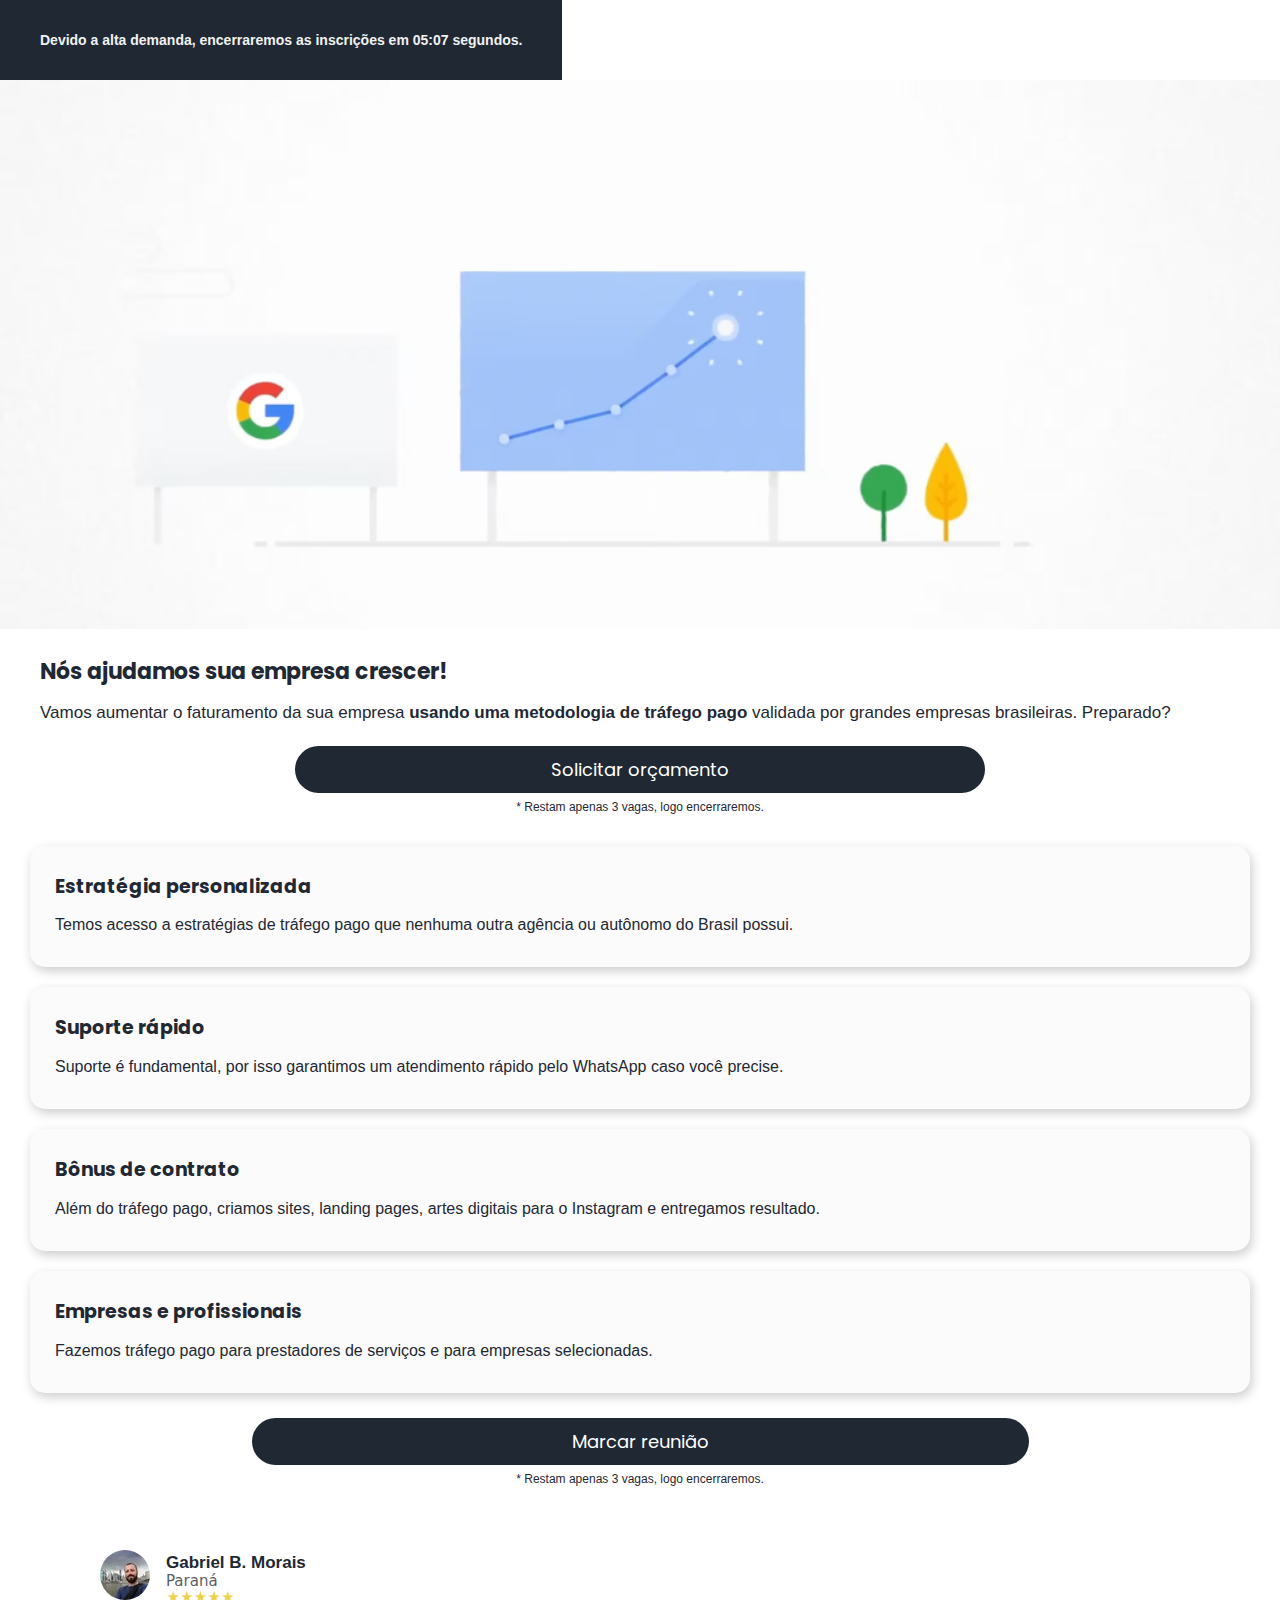
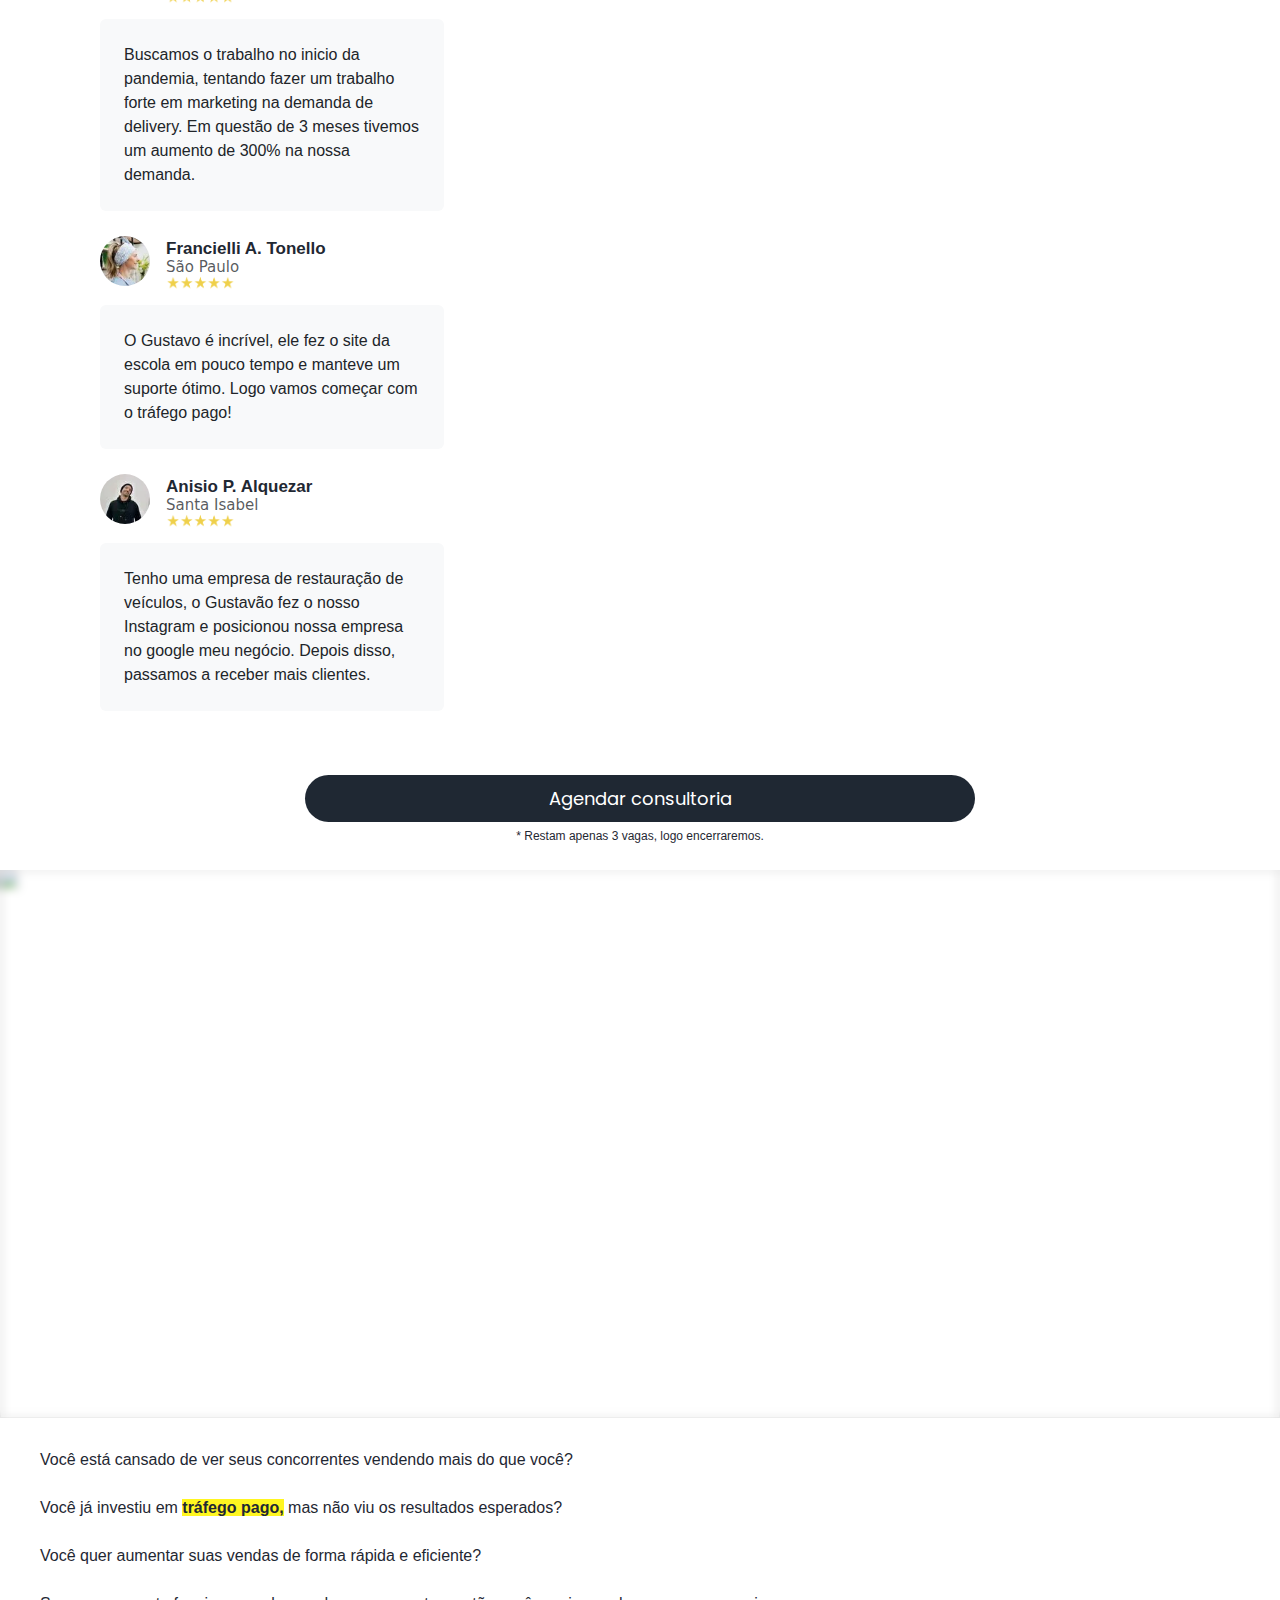
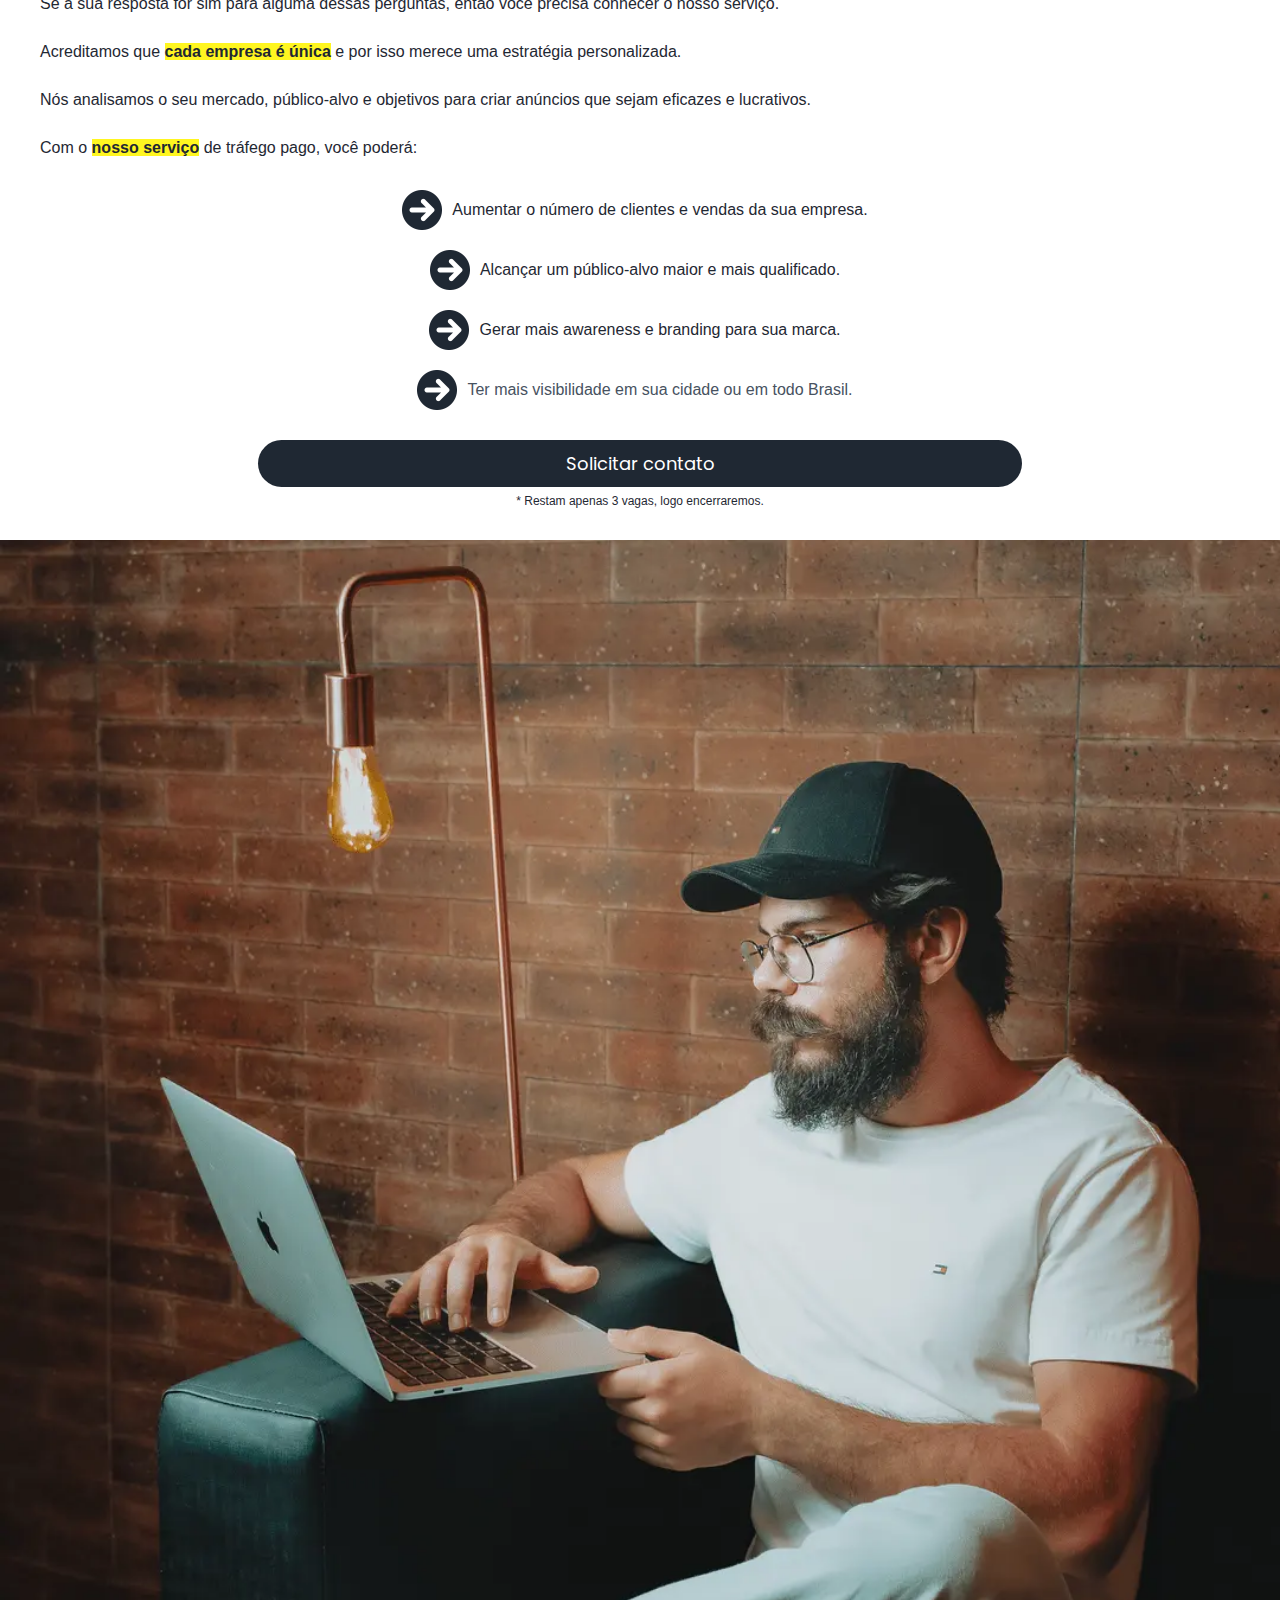
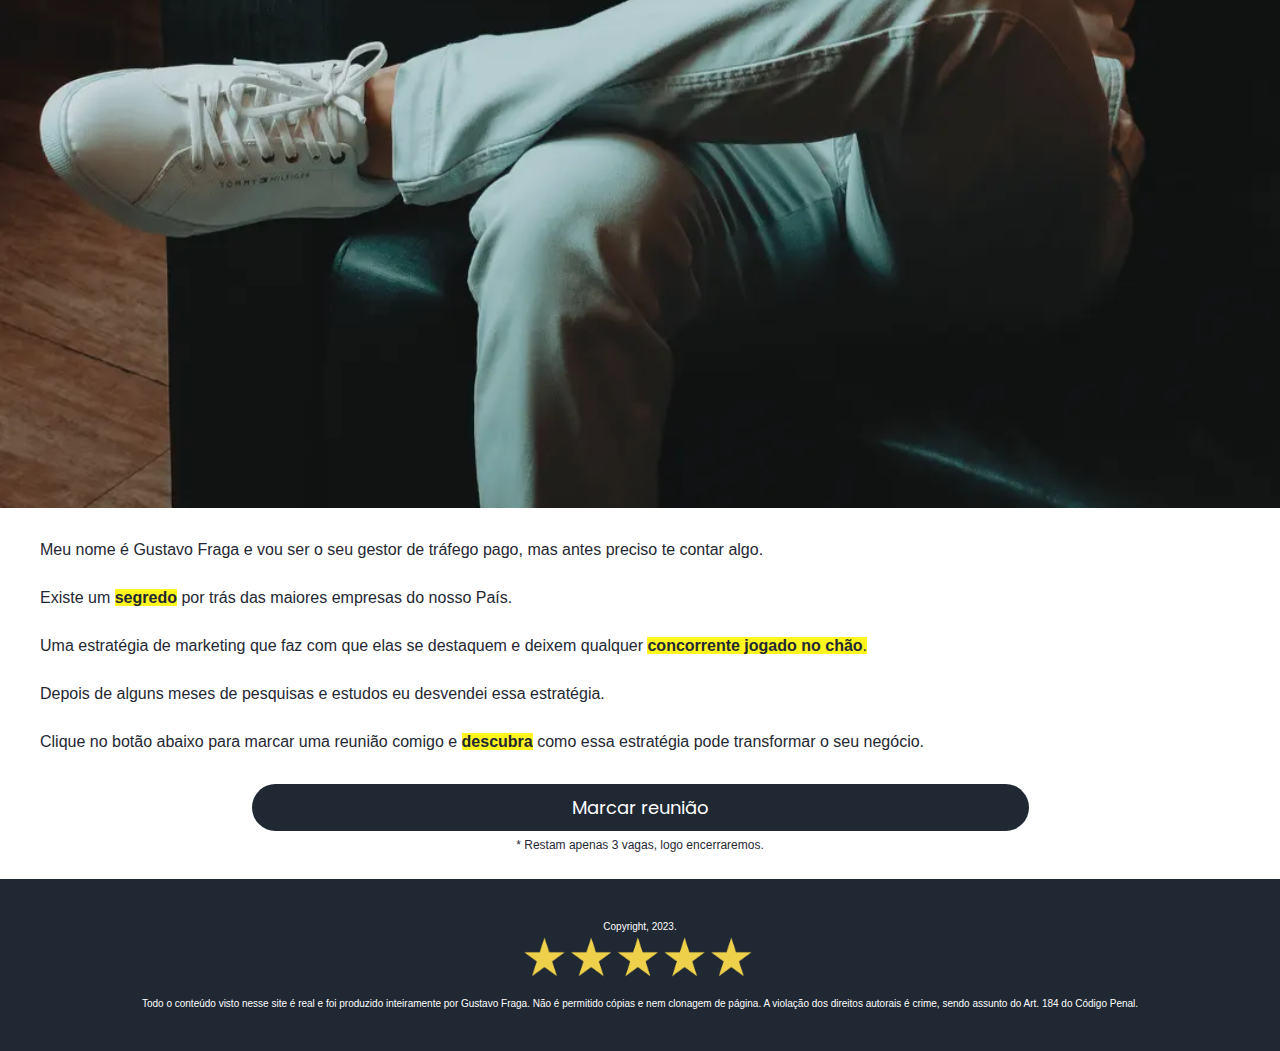
==== commit 1e3337f1: "Add files via upload" ====
--- a/index.html
+++ b/index.html
@@ -1,4 +1,4 @@
-<!DOCTYPE html><html data-bs-theme="light" lang="pt-br"><head><meta charset="utf-8">
+<!DOCTYPE html><html data-bs-theme="light" lang="en"><head><meta charset="utf-8">
 <!-- Google Tag Manager -->
 <script>(function(w,d,s,l,i){w[l]=w[l]||[];w[l].push({'gtm.start':
 new Date().getTime(),event:'gtm.js'});var f=d.getElementsByTagName(s)[0],
@@ -17,17 +17,7 @@
         a.appendChild(r);
     })(window,document,'https://static.hotjar.com/c/hotjar-','.js?sv=');
 </script>
-<!-- End Hotjar -->
-
-<link rel="preload" href="https://scripts.converteai.net/09588e9f-cd94-4e0c-921b-21e117109b57/players/655e332072d9c10009540433/player.js" as="script">
-<link rel="preload" href="https://cdn.converteai.net/lib/js/smartplayer/v1/smartplayer.min.js" as="script">
-<link rel="preload" href="https://images.converteai.net/09588e9f-cd94-4e0c-921b-21e117109b57/players/655e332072d9c10009540433/thumbnail.jpg" as="image">
-<link rel="preload" href="https://cdn.converteai.net/09588e9f-cd94-4e0c-921b-21e117109b57/655e331cf27d3f000ae4476a/main.m3u8" as="fetch">
-<link rel="dns-prefetch" href="https://cdn.converteai.net">
-<link rel="dns-prefetch" href="https://scripts.converteai.net">
-<link rel="dns-prefetch" href="https://images.converteai.net">
-<link rel="dns-prefetch" href="https://api.vturb.com.br"><meta name="viewport" content="width=device-width, initial-scale=1.0, shrink-to-fit=no"><title>Agência de Tráfego Pago</title><link rel="canonical" href="https://lp.gustavofraga.space/"><meta property="og:url" content="https://lp.gustavofraga.space/"><meta property="og:image" content="https://lp.gustavofraga.space/assets/img/Design-sem-nome-_60_.webp"><meta name="description" content="Agência de Tráfego Pago especializada em campanhas de Google Ads, Facebook Ads e Instagram Ads. Aumente o tráfego para o seu site e converta mais leads e vendas com anúncios online."><meta property="og:type" content="website">
-			<script type="application/ld+json">{"@context":"http://schema.org","@type":"WebSite","name":"Agência de Tráfego Pago","url":"https://lp.gustavofraga.space/"}</script><link rel="icon" type="image/webp" sizes="32x32" href="assets/img/fav.webp?h=df9d15bbf852f48b8aa687b4b4c42c4a"><link rel="stylesheet" href="https://cdn.jsdelivr.net/npm/bootstrap@5.3.2/dist/css/bootstrap.min.css"><link rel="stylesheet" href="assets/css/styles.min.css?h=3e15c16a04a99e46d4dc92e17f24cdc3"></head><body><!-- Google Tag Manager (noscript) -->
+<!-- End Hotjar --><meta name="viewport" content="width=device-width, initial-scale=1.0, shrink-to-fit=no"><title>Lp-nova-Branca</title><link rel="stylesheet" href="https://cdn.jsdelivr.net/npm/bootstrap@5.3.2/dist/css/bootstrap.min.css"><link rel="stylesheet" href="https://cdnjs.cloudflare.com/ajax/libs/aos/2.3.4/aos.css"><link rel="stylesheet" href="assets/css/styles.min.css?h=21a3f526a8a6addc6f5ae77ad140c016"></head><body><!-- Google Tag Manager (noscript) -->
 <noscript><iframe src="https://www.googletagmanager.com/ns.html?id=GTM-WDHP2MKH"
 height="0" width="0" style="display:none;visibility:hidden"></iframe></noscript>
 
@@ -60,20 +50,23 @@
         var minutesToSeconds = MINUTOS * 60,
                 display = document.querySelectorAll('.time');
         startTimer(minutesToSeconds, display);
-    };</script><section class="d-flex d-lg-flex justify-content-center align-items-center justify-content-lg-center align-items-lg-center" style="height: 80px;background: #1F2833;padding-top: 0px;text-align: center;padding-right: 40px;padding-left: 40px;padding-bottom: 0px;color: rgb(31,40,51);position: fixed; z-index: 14;"><h1 style="font-size:14px;color:#f1f1f1;font-family:Montserrat, sans-serif;border-color:rgb(12,23,33);margin:0px;padding:0px;font-weight:bold;">Devido a alta demanda, encerraremos as inscrições em <span class="time">05:07 segundos.</span></h1></section><section style="padding-top: 80px;z-index: 0;"><div id="vid_655e332072d9c10009540433" style="position:relative;z-index: 0;width:100%;padding: 42.857142857142854% 0 0;"><img id="thumb_655e332072d9c10009540433" src="https://images.converteai.net/09588e9f-cd94-4e0c-921b-21e117109b57/players/655e332072d9c10009540433/thumbnail.jpg" style="position:absolute;top:0;left:0;width:100%;height:100%;object-fit:cover;display:block;"><div id="backdrop_655e332072d9c10009540433" style="position:absolute;top:0;width:100%;height:100%;-webkit-backdrop-filter:blur(5px);backdrop-filter:blur(5px);"></div></div><script type="text/javascript" id="scr_655e332072d9c10009540433">var s=document.createElement("script");s.src="https://scripts.converteai.net/09588e9f-cd94-4e0c-921b-21e117109b57/players/655e332072d9c10009540433/player.js",s.async=!0,document.head.appendChild(s);</script></section><section style="background: #ffffff;padding: 30px;padding-right: 50px;padding-bottom: 20px;padding-left: 30px;"><h1 style="color: #1F2833;margin: 0px;padding: 0px;font-size: 22px;font-family: Poppins, sans-serif;padding-bottom: 15px;"><strong>Nós ajudamos sua empresa crescer!</strong></h1><p class="fw-normal" style="color: #1F2833;font-family: Montserrat, sans-serif;font-size: 16px;margin: 0px;">Vamos aumentar o faturamento da sua empresa <strong>usando uma metodologia de</strong> <strong>tráfego pago</strong> validada por grandes empresas brasileiras. Preparado?</p></section><section class="text-center justify-content-center align-items-center" style="background: #ffffff;padding-top: 0;padding-bottom: 0;padding-right: 0;padding-left: 0;"><button class="btn btn-primary btn-lg text-center" type="button" style="font-family: Poppins, sans-serif;padding-right: 17vw;padding-left: 17vw;padding-bottom: 10px;padding-top: 10px;background: #1F2833;border-style: none;font-size: 18px;border-radius: 25px;" onclick="event.stopPropagation();window.neurolead.open();">Solicitar orçamento &gt;</button><p id="frase" style="color: #1F2833;font-family: Montserrat, sans-serif;font-size: 12px;margin: 0px;padding-left: 0px;padding-top: 5px;text-align: center;">* Restam apenas 2 vagas, logo encerraremos.</p></section><section class="d-flex justify-content-center align-items-center" style="background: #ffffff;padding-left: 40px;padding-right: 40px;padding-top: 30px;"><img src="assets/img/Design-sem-nome-_55_.webp?h=9feb8a3421edb861c4d3c05475990c93" style="width: 40px;height: 40px;color: #1F2833;"><p style="color: #1F2833;font-family: Montserrat, sans-serif;font-size: 14px;margin: 0px;padding-left: 10px;">Fazemos tráfego pago para prestadores de serviços e para empresas selecionadas.</p></section><section class="d-flex justify-content-center align-items-center" style="background: #ffffff;padding-left: 40px;padding-right: 40px;padding-top: 15px;color: rgb(255,254,255);"><img src="assets/img/Design-sem-nome-_55_.webp?h=9feb8a3421edb861c4d3c05475990c93" style="width: 40px;height: 40px;"><p style="color: #1F2833;font-family: Montserrat, sans-serif;font-size: 14px;margin: 0px;padding-left: 10px;">Temos acesso a estratégias de tráfego que nenhuma outra agência do Brasil possui.</p></section><section class="d-flex justify-content-center align-items-center" style="background: #ffffff;padding-left: 40px;padding-right: 40px;padding-top: 15px;"><img src="assets/img/Design-sem-nome-_55_.webp?h=9feb8a3421edb861c4d3c05475990c93" style="width: 40px;height: 40px;"><p style="color: #1F2833;font-family: Montserrat, sans-serif;font-size: 14px;margin: 0px;padding-left: 10px;">Suporte é fundamental, por isso garantimos um atendimento rápido.</p></section><section class="d-flex justify-content-center align-items-center" style="background: #ffffff;padding-left: 40px;padding-right: 40px;padding-top: 15px;padding-bottom: 30px;"><img src="assets/img/Design-sem-nome-_55_.webp?h=9feb8a3421edb861c4d3c05475990c93" style="width: 40px;height: 40px;"><p style="color: #1F2833;font-family: Montserrat, sans-serif;font-size: 14px;margin: 0px;padding-left: 10px;">Além do tráfego pago, fazemos sites, artes digitais e entregamos resultado.</p></section><section class="text-center justify-content-center align-items-center" style="background: #ffffff;padding-top: 0;padding-bottom: 0;padding-right: 0;padding-left: 0;margin-bottom: 25px;"><button class="btn btn-primary btn-lg text-center" type="button" style="font-family: Poppins, sans-serif;padding-right: 22vw;padding-left: 22vw;padding-bottom: 10px;padding-top: 10px;background: #1F2833;border-style: none;font-size: 18px;border-radius: 25px;" onclick="event.stopPropagation();window.neurolead.open();">Marcar reunião &gt;</button><p id="frase2" style="color: #1F2833;font-family: Montserrat, sans-serif;font-size: 12px;margin: 0px;padding-left: 0px;padding-top: 5px;text-align: center;">* Restam apenas 2 vagas, logo encerraremos.</p></section><section><img src="assets/img/vfdbfb.webp?h=9233d4aef15df4b2b8b38921832bee5c" style="width: 100%;"><section style="background: #ffffff;padding: 30px;padding-right: 50px;padding-bottom: 20px;padding-left: 30px;"><h1 style="color: #1F2833;margin: 0px;padding: 0px;font-size: 22px;font-family: Poppins, sans-serif;font-weight: bold;padding-bottom: 20px;">Me chamo Gustavo Fraga</h1><p style="color: #1F2833;font-family: Montserrat, sans-serif;font-size: 16px;margin: 0px;">Existe um <strong>segredo</strong> por trás das maiores empresas do nosso País.&nbsp;</p><p style="color: #1F2833;font-family: Montserrat, sans-serif;font-size: 16px;margin: 0px;"><br>Uma estratégia de marketing que faz com que elas se destaquem e deixem qualquer <strong>concorrente jogado no chão</strong>.&nbsp;<br><br></p><p style="color: #1F2833;font-family: Montserrat, sans-serif;font-size: 16px;margin: 0px;">Depois de alguns meses de pesquisas e estudos eu desvendei&nbsp;essa estratégia.<br><br></p><p style="color: #1F2833;font-family: Montserrat, sans-serif;font-size: 16px;margin: 0px;">Clique no botão abaixo para marcar uma reunião comigo e <strong>descubra</strong> o poder de um tráfego de sucesso.</p></section></section><section class="text-center justify-content-center align-items-center" style="background: #ffffff;padding-top: 0;padding-bottom: 0;padding-right: 0;padding-left: 0;margin-bottom: 25px;"><button class="btn btn-primary btn-lg text-center" type="button" style="font-family: Poppins, sans-serif;padding-right: 16vw;padding-left: 16vw;padding-bottom: 10px;padding-top: 10px;background: #1F2833;border-style: none;font-size: 18px;border-radius: 25px;" onclick="event.stopPropagation();window.neurolead.open();">Agendar consultoria &gt;</button><p id="frase3" style="color: #1F2833;font-family: Montserrat, sans-serif;font-size: 12px;margin: 0px;padding-left: 0px;padding-top: 5px;text-align: center;">* Restam apenas 2 vagas, logo encerraremos.</p></section><!-- Start: Testimonials --><div class="container py-4 py-xl-5" style="padding-left: 30px;padding-right: 30px;"><div class="row gy-4 row-cols-1 row-cols-sm-2 row-cols-lg-3" style="margin-top: -35px;"><div class="col"><div><div class="d-flex"><img class="rounded-circle flex-shrink-0 me-3 fit-cover" width="50" height="50" src="assets/img/m15.webp?h=5611c02177091f0f7439fd20937cead7"><div><p class="fw-bold text-primary mb-0" style="font-family: Montserrat, sans-serif;font-size: 16px;--bs-primary: #1F2833;--bs-primary-rgb: 31,40,51;height: 20px;">Gabriel B. Morais</p><p class="text-muted mb-0" style="font-size: 14px;height: 15px;">Paraná</p><img src="assets/img/estrela.webp?h=8864c28c8fb4a34ab71733cbb683c54c" style="width: 25%;"></div></div><p class="bg-body-tertiary border rounded border-0 p-4" style="font-family: Montserrat, sans-serif;font-size: 14px;margin-top: 10px;">Buscamos o trabalho no inicio da pandemia, tentando fazer um trabalho forte em marketing na demanda de delivery. Em questão de 3 meses tivemos um aumento de 300% na nossa demanda.</p></div></div></div><div class="row gy-4 row-cols-1 row-cols-sm-2 row-cols-lg-3" style="margin-top: -15px;"><div class="col"><div><div class="d-flex"><img class="rounded-circle flex-shrink-0 me-3 fit-cover" width="50" height="50" src="assets/img/fran.webp?h=85c868199eaf36875af88407a461e34d"><div><p class="fw-bold text-primary mb-0" style="font-family: Montserrat, sans-serif;font-size: 16px;--bs-primary: #1F2833;--bs-primary-rgb: 31,40,51;height: 20px;">Francielli A. Tonello</p><p class="text-muted mb-0" style="font-size: 14px;height: 15px;">São Paulo</p><img src="assets/img/estrela.webp?h=8864c28c8fb4a34ab71733cbb683c54c" style="width: 25%;"></div></div><p class="bg-body-tertiary border rounded border-0 p-4" style="font-family: Montserrat, sans-serif;font-size: 14px;margin-top: 10px;">O Gustavo é incrível, ele fez o site da escola em pouco tempo e manteve um suporte ótimo. Eu recomendo!</p></div></div></div><div class="row gy-4 row-cols-1 row-cols-sm-2 row-cols-lg-3" style="margin-top: -15px;"><div class="col"><div><div class="d-flex"><img class="rounded-circle flex-shrink-0 me-3 fit-cover" width="50" height="50" src="assets/img/anisio-_1_.webp?h=aab893b08615375bd6417f4762933724"><div><p class="fw-bold text-primary mb-0" style="font-family: Montserrat, sans-serif;font-size: 16px;--bs-primary: #1F2833;--bs-primary-rgb: 31,40,51;height: 20px;">Anisio P. Alquezar</p><p class="text-muted mb-0" style="font-size: 14px;height: 15px;">Santa Isabel</p><img src="assets/img/estrela.webp?h=8864c28c8fb4a34ab71733cbb683c54c" style="width: 25%;"></div></div><p class="bg-body-tertiary border rounded border-0 p-4" style="font-family: Montserrat, sans-serif;font-size: 14px;margin-top: 10px;">Tenho uma empresa de restauração de veículos, o Gustavão fez o nosso Instagram e posicionou nossa empresa no google meu negócio. Fez um ótimo trabalho.</p></div></div></div></div><!-- End: Testimonials --><section class="text-center justify-content-center align-items-center" style="background: #ffffff;padding-top: 0;padding-bottom: 0;padding-right: 0;padding-left: 0;margin-bottom: 30px;margin-top: -15px;"><button class="btn btn-primary btn-lg text-center" type="button" style="font-family: Poppins, sans-serif;padding-right: 21vw;padding-left: 21vw;padding-bottom: 10px;padding-top: 10px;background: #1F2833;border-style: none;font-size: 18px;border-radius: 25px;" onclick="event.stopPropagation();window.neurolead.open();">Solicitar contato &gt;</button><p id="frase4" style="color: #1F2833;font-family: Montserrat, sans-serif;font-size: 12px;margin: 0px;padding-left: 0px;padding-top: 5px;text-align: center;">* Restam apenas 2 vagas, logo encerraremos.</p></section><section class="text-center" style="background: #1F2833;padding-left: 40px;padding-right: 40px;padding-top: 40px;padding-bottom: 40px;"><p style="color: rgb(255,255,255);font-family: Montserrat, sans-serif;font-size: 10px;margin: 0px;padding: 0;padding-left: 0px;text-align: center;padding-bottom: 0;">Copyright, 2023.</p><img src="assets/img/estrela.webp?h=8864c28c8fb4a34ab71733cbb683c54c" style="width: 20%;"><p style="color: rgb(255,255,255);font-family: Montserrat, sans-serif;font-size: 10px;margin: 0px;padding-left: 0px;text-align: center;padding-top: 10px;padding-bottom: 0;">Todo o conteúdo visto nesse site é real e foi produzido inteiramente por Gustavo Fraga. Não é permitido cópias e nem clonagem de página. A violação dos direitos autorais é crime, sendo assunto do Art. 184 do Código Penal.</p></section><script>
+    };</script><section class="d-flex d-lg-flex justify-content-center align-items-center justify-content-lg-center align-items-lg-center" style="height: 80px;background: #1F2833;padding-top: 0px;text-align: center;padding-right: 40px;padding-left: 40px;padding-bottom: 0px;color: rgb(31,40,51);position: fixed; z-index: 14;"><h1 style="font-size:14px;color:#f1f1f1;font-family:Montserrat, sans-serif;border-color:rgb(12,23,33);margin:0px;padding:0px;font-weight:bold;">Devido a alta demanda, encerraremos as inscrições em <span class="time">05:07 segundos.</span></h1></section><section style="padding-top: 80px;z-index: 0;"><img src="assets/img/vimeo-_1_.webp?h=c31a3668d93c2485962c60b729c70efc" style="width: 100%;"></section><section style="background: #ffffff;padding: 30px;padding-right: 50px;padding-bottom: 20px;padding-left: 40px;"><h1 style="color: #1F2833;margin: 0px;padding: 0px;font-size: 22px;font-family: Poppins, sans-serif;padding-bottom: 15px;"><strong>Nós ajudamos sua empresa crescer!</strong></h1><p class="fw-normal" style="color: #1F2833;font-family: Montserrat, sans-serif;font-size: 17px;margin: 0px;">Vamos aumentar o faturamento da sua empresa <strong>usando uma metodologia de</strong> <strong>tráfego pago</strong> validada por grandes empresas brasileiras. Preparado?</p></section><section class="text-center justify-content-center align-items-center" style="background: #ffffff;padding-top: 0;padding-bottom: 0;padding-right: 0;padding-left: 0;"><button class="btn btn-primary btn-lg text-center" type="button" style="font-family: Poppins, sans-serif;padding-right: 20vw;padding-left: 20vw;padding-bottom: 10px;padding-top: 10px;background: #1F2833;border-style: none;font-size: 18px;border-radius: 25px;" onclick="event.stopPropagation();window.neurolead.open();">Solicitar orçamento</button><p id="frase" style="color: #1F2833;font-family: Montserrat, sans-serif;font-size: 12px;margin: 0px;padding-left: 0px;padding-top: 5px;text-align: center;">* Restam apenas 3 vagas, logo encerraremos.</p><section class="text-center justify-content-center align-items-center" style="background: #ffffff;padding-top: 30px;padding-bottom: 15px;padding-right: 30px;padding-left: 30px;"><div data-aos="slide-up" data-aos-duration="850" style="background: #fbfbfb;border-radius: 15px;padding-top: 30px;padding-bottom: 30px;padding-right: 25px;padding-left: 25px;box-shadow: 2px 4px 11px 0px #cccccc;border: 0px solid #3c3766;border-bottom-width: 0px;"><h1 style="color: #1F2833;margin: 0px;padding: 0px;font-size: 19px;font-family: Poppins, sans-serif;padding-bottom: 15px;border-color: #f1f1f1;text-align: left;"><strong>Estratégia personalizada</strong></h1><p class="fw-normal" style="color: #1F2833;font-family: Montserrat, sans-serif;font-size: 16px;margin: 0px;text-align: left;">Temos acesso a estratégias de tráfego pago que nenhuma outra agência ou autônomo do Brasil possui.</p></div><div data-aos="slide-up" data-aos-duration="850" style="background: #fbfbfb;border-radius: 15px;padding-top: 30px;padding-bottom: 30px;padding-right: 25px;padding-left: 25px;box-shadow: 2px 4px 11px 0px #cccccc;border: 0px solid #3c3766;border-bottom-width: 0px;margin-top: 20px;"><h1 style="color: #1F2833;margin: 0px;padding: 0px;font-size: 19px;font-family: Poppins, sans-serif;padding-bottom: 15px;border-color: #f1f1f1;text-align: left;"><strong>Suporte rápido</strong></h1><p class="fw-normal" style="color: #1F2833;font-family: Montserrat, sans-serif;font-size: 16px;margin: 0px;text-align: left;">Suporte é fundamental, por isso garantimos um atendimento rápido pelo WhatsApp caso você precise.</p></div><div data-aos="fade-up" data-aos-duration="950" style="background: #fbfbfb;border-radius: 15px;padding-top: 30px;padding-bottom: 30px;padding-right: 25px;padding-left: 25px;box-shadow: 2px 4px 11px 0px #cccccc;border: 0px solid #3c3766;border-bottom-width: 0px;margin-top: 20px;"><h1 style="color: #1F2833;margin: 0px;padding: 0px;font-size: 19px;font-family: Poppins, sans-serif;padding-bottom: 15px;border-color: #f1f1f1;text-align: left;"><strong>Bônus de contrato</strong></h1><p class="fw-normal" style="color: #1F2833;font-family: Montserrat, sans-serif;font-size: 16px;margin: 0px;text-align: left;">Além do tráfego pago, criamos sites, landing pages, artes digitais para o Instagram e entregamos resultado.</p></div><div data-aos="fade-up" data-aos-duration="950" style="background: #fbfbfb;border-radius: 15px;padding-top: 30px;padding-bottom: 30px;padding-right: 25px;padding-left: 25px;box-shadow: 2px 4px 11px 0px #cccccc;border: 0px solid #3c3766;border-bottom-width: 0px;margin-top: 20px;"><h1 style="color: #1F2833;margin: 0px;padding: 0px;font-size: 19px;font-family: Poppins, sans-serif;padding-bottom: 15px;border-color: #f1f1f1;text-align: left;"><strong>Empresas e profissionais</strong></h1><p class="fw-normal" style="color: #1F2833;font-family: Montserrat, sans-serif;font-size: 16px;margin: 0px;text-align: left;">Fazemos tráfego pago para prestadores de serviços e para empresas selecionadas.</p></div></section></section><section class="text-center justify-content-center align-items-center" style="background: #ffffff;padding-top: 0;padding-bottom: 0;padding-right: 0;padding-left: 0;margin-bottom: 25px;margin-top: 10px;"><button class="btn btn-primary btn-lg text-center" type="button" style="font-family: Poppins, sans-serif;padding-right: 25vw;padding-left: 25vw;padding-bottom: 10px;padding-top: 10px;background: #1F2833;border-style: none;font-size: 18px;border-radius: 25px;" onclick="event.stopPropagation();window.neurolead.open();">Marcar reunião</button><p id="frase2" style="color: #1F2833;font-family: Montserrat, sans-serif;font-size: 12px;margin: 0px;padding-left: 0px;padding-top: 5px;text-align: center;">* Restam apenas 3 vagas, logo encerraremos.</p></section><!-- Start: Testimonials --><div class="container py-4 py-xl-5" style="padding-left: 30px;padding-right: 30px;"><div class="row gy-4 row-cols-1 row-cols-sm-2 row-cols-lg-3" style="margin-top: -35px;"><div class="col"><div><div class="d-flex"><img class="rounded-circle flex-shrink-0 me-3 fit-cover" width="50" height="50" src="assets/img/m15.webp?h=5611c02177091f0f7439fd20937cead7"><div><p class="fw-bold text-primary mb-0" style="font-family: Montserrat, sans-serif;font-size: 17px;--bs-primary: #1F2833;--bs-primary-rgb: 31,40,51;height: 20px;">Gabriel B. Morais</p><p class="text-muted mb-0" style="font-size: 15px;height: 15px;">Paraná</p><img src="assets/img/estrela.webp?h=8864c28c8fb4a34ab71733cbb683c54c" style="width: 25%;"></div></div><p class="bg-body-tertiary border rounded border-0 p-4" style="font-family: Montserrat, sans-serif;font-size: 16px;margin-top: 10px;">Buscamos o trabalho no inicio da pandemia, tentando fazer um trabalho forte em marketing na demanda de delivery. Em questão de 3 meses tivemos um aumento de 300% na nossa demanda.</p></div></div></div><div class="row gy-4 row-cols-1 row-cols-sm-2 row-cols-lg-3" style="margin-top: -15px;"><div class="col"><div><div class="d-flex"><img class="rounded-circle flex-shrink-0 me-3 fit-cover" width="50" height="50" src="assets/img/fran.webp?h=85c868199eaf36875af88407a461e34d"><div><p class="fw-bold text-primary mb-0" style="font-family: Montserrat, sans-serif;font-size: 17px;--bs-primary: #1F2833;--bs-primary-rgb: 31,40,51;height: 20px;">Francielli A. Tonello</p><p class="text-muted mb-0" style="font-size: 15px;height: 15px;">São Paulo</p><img src="assets/img/estrela.webp?h=8864c28c8fb4a34ab71733cbb683c54c" style="width: 25%;"></div></div><p class="bg-body-tertiary border rounded border-0 p-4" style="font-family: Montserrat, sans-serif;font-size: 16px;margin-top: 10px;">O Gustavo é incrível, ele fez o site da escola em pouco tempo e manteve um suporte ótimo. Logo vamos começar com o tráfego pago!</p></div></div></div><div class="row gy-4 row-cols-1 row-cols-sm-2 row-cols-lg-3" style="margin-top: -15px;"><div class="col"><div><div class="d-flex"><img class="rounded-circle flex-shrink-0 me-3 fit-cover" width="50" height="50" src="assets/img/anisio-_1_.webp?h=aab893b08615375bd6417f4762933724"><div><p class="fw-bold text-primary mb-0" style="font-family: Montserrat, sans-serif;font-size: 17px;--bs-primary: #1F2833;--bs-primary-rgb: 31,40,51;height: 20px;">Anisio P. Alquezar</p><p class="text-muted mb-0" style="font-size: 15px;height: 15px;">Santa Isabel</p><img src="assets/img/estrela.webp?h=8864c28c8fb4a34ab71733cbb683c54c" style="width: 25%;"></div></div><p class="bg-body-tertiary border rounded border-0 p-4" style="font-family: Montserrat, sans-serif;font-size: 16px;margin-top: 10px;">Tenho uma empresa de restauração de veículos, o Gustavão fez o nosso Instagram e posicionou nossa empresa no google meu negócio. Depois disso, passamos a receber mais clientes.</p></div></div></div></div><!-- End: Testimonials --><section class="text-center justify-content-center align-items-center" style="background: #ffffff;padding-top: 0;padding-bottom: 0;padding-right: 0;padding-left: 0;margin-bottom: 25px;"><button class="btn btn-primary btn-lg text-center" type="button" style="font-family: Poppins, sans-serif;padding-right: 19vw;padding-left: 19vw;padding-bottom: 10px;padding-top: 10px;background: #1F2833;border-style: none;font-size: 18px;border-radius: 25px;" onclick="event.stopPropagation();window.neurolead.open();">Agendar consultoria</button><p id="frase3" style="color: #1F2833;font-family: Montserrat, sans-serif;font-size: 12px;margin: 0px;padding-left: 0px;padding-top: 5px;text-align: center;">* Restam apenas 3 vagas, logo encerraremos.</p></section><section><div id="vid_655e332072d9c10009540433" style="position:relative;z-index: 0;width:100%;padding: 42.857142857142854% 0 0;"><img id="thumb_655e332072d9c10009540433" src="https://images.converteai.net/09588e9f-cd94-4e0c-921b-21e117109b57/players/655e332072d9c10009540433/thumbnail.jpg" style="position:absolute;top:0;left:0;width:100%;height:100%;object-fit:cover;display:block;"><div id="backdrop_655e332072d9c10009540433" style="position:absolute;top:0;width:100%;height:100%;-webkit-backdrop-filter:blur(5px);backdrop-filter:blur(5px);"></div></div><script type="text/javascript" id="scr_655e332072d9c10009540433">var s=document.createElement("script");s.src="https://scripts.converteai.net/09588e9f-cd94-4e0c-921b-21e117109b57/players/655e332072d9c10009540433/player.js",s.async=!0,document.head.appendChild(s);</script><section style="background: #ffffff;padding: 30px;padding-right: 50px;padding-bottom: 20px;padding-left: 40px;padding-top: 30px;"><p style="color: #1F2833;font-family: Montserrat, sans-serif;font-size: 16px;margin: 0px;text-align: left;">Você está cansado de ver seus concorrentes vendendo mais do que você?<br><br>Você já investiu em&nbsp;<strong><span style="background-color: rgb(255, 246, 32);">tráfego pago,</span></strong>&nbsp;mas não viu os resultados esperados?<br><br>Você quer aumentar suas vendas de forma rápida e eficiente?<br><br>Se a sua resposta for sim para alguma dessas perguntas, então você precisa conhecer o nosso serviço.<br><br>Acreditamos que&nbsp;<strong><span style="background-color: rgb(255, 246, 32);">cada empresa é única</span></strong>&nbsp;e por isso merece uma estratégia personalizada. <br><br>Nós analisamos o seu mercado, público-alvo e objetivos para criar anúncios que sejam eficazes e lucrativos.<br><br>Com o <strong><span style="background-color: rgb(255, 246, 32);">nosso serviço</span></strong> de tráfego pago, você poderá:</p><section class="d-flex justify-content-center align-items-center" style="background: #ffffff;padding-left: 0px;padding-right: 0px;padding-top: 30px;"><img src="assets/img/Design-sem-nome-_55_.webp?h=9feb8a3421edb861c4d3c05475990c93" style="width: 40px;height: 40px;color: #1F2833;"><p style="color: #1F2833;font-family: Montserrat, sans-serif;font-size: 16px;margin: 0px;padding-left: 10px;">Aumentar o número de clientes e vendas da sua empresa.</p></section><section class="d-flex justify-content-center align-items-center" style="background: #ffffff;padding-left: 0px;padding-right: 0px;padding-top: 20px;"><img src="assets/img/Design-sem-nome-_55_.webp?h=9feb8a3421edb861c4d3c05475990c93" style="width: 40px;height: 40px;color: #1F2833;"><p style="color: #1F2833;font-family: Montserrat, sans-serif;font-size: 16px;margin: 0px;padding-left: 10px;">Alcançar um público-alvo maior e mais qualificado.</p></section><section class="d-flex justify-content-center align-items-center" style="background: #ffffff;padding-left: 0px;padding-right: 0px;padding-top: 20px;"><img src="assets/img/Design-sem-nome-_55_.webp?h=9feb8a3421edb861c4d3c05475990c93" style="width: 40px;height: 40px;color: #1F2833;"><p style="color: #1F2833;font-family: Montserrat, sans-serif;font-size: 16px;margin: 0px;padding-left: 10px;">Gerar mais awareness e branding para sua marca.</p></section><section class="d-flex justify-content-center align-items-center" style="background: #ffffff;padding-left: 0px;padding-right: 0px;padding-top: 20px;"><img src="assets/img/Design-sem-nome-_55_.webp?h=9feb8a3421edb861c4d3c05475990c93" style="width: 40px;height: 40px;color: #1F2833;"><p style="color: #1F2833;font-family: Montserrat, sans-serif;font-size: 16px;margin: 0px;padding-left: 10px;"><span style="color: rgb(71, 82, 95);">Ter mais visibilidade em sua cidade ou em todo Brasil.</span></p></section></section></section><section class="text-center justify-content-center align-items-center" style="background: #ffffff;padding-top: 0;padding-bottom: 0;padding-right: 0;padding-left: 0;margin-bottom: 30px;margin-top: 10px;"><button class="btn btn-primary btn-lg text-center" type="button" style="font-family: Poppins, sans-serif;padding-right: 24vw;padding-left: 24vw;padding-bottom: 10px;padding-top: 10px;background: #1F2833;border-style: none;font-size: 18px;border-radius: 25px;" onclick="event.stopPropagation();window.neurolead.open();">Solicitar contato</button><p id="frase4" style="color: #1F2833;font-family: Montserrat, sans-serif;font-size: 12px;margin: 0px;padding-left: 0px;padding-top: 5px;text-align: center;">* Restam apenas 3 vagas, logo encerraremos.</p></section><img src="assets/img/vfdbfb.webp?h=9233d4aef15df4b2b8b38921832bee5c" style="width: 100%;"><section style="background: #ffffff;padding: 30px;padding-right: 50px;padding-bottom: 20px;padding-left: 40px;"><p style="color: #1F2833;font-family: Montserrat, sans-serif;font-size: 16px;margin: 0px;">Meu nome é Gustavo Fraga e vou ser o seu gestor de tráfego pago, mas antes preciso te contar algo.<br><br>Existe um&nbsp;<strong><span style="background-color: rgb(255, 246, 32);">segredo</span></strong>&nbsp;por trás das maiores empresas do nosso País.&nbsp;<br><br>Uma estratégia de marketing que faz com que elas se destaquem e deixem qualquer <strong><span style="background-color: rgb(255, 246, 32);">concorrente jogado no chão</span></strong><span style="background-color: rgb(255, 246, 32);">.</span>&nbsp;<br><br>Depois de alguns meses de pesquisas e estudos eu desvendei essa estratégia.<br><br>Clique no botão abaixo para marcar uma reunião comigo e&nbsp;<strong><span style="background-color: rgb(255, 246, 32);">descubra</span></strong>&nbsp;como essa estratégia pode transformar o seu negócio.</p></section><section class="text-center justify-content-center align-items-center" style="background: #ffffff;padding-top: 0;padding-bottom: 0;padding-right: 0;padding-left: 0;margin-bottom: 25px;margin-top: 10px;"><button class="btn btn-primary btn-lg text-center" type="button" style="font-family: Poppins, sans-serif;padding-right: 25vw;padding-left: 25vw;padding-bottom: 10px;padding-top: 10px;background: #1F2833;border-style: none;font-size: 18px;border-radius: 25px;" onclick="event.stopPropagation();window.neurolead.open();">Marcar reunião</button><p id="frase5" style="color: #1F2833;font-family: Montserrat, sans-serif;font-size: 12px;margin: 0px;padding-left: 0px;padding-top: 5px;text-align: center;">* Restam apenas 3 vagas, logo encerraremos.</p></section><section class="text-center" style="background: #1F2833;padding-left: 40px;padding-right: 40px;padding-top: 40px;padding-bottom: 40px;"><p style="color: rgb(255,255,255);font-family: Montserrat, sans-serif;font-size: 10px;margin: 0px;padding: 0;padding-left: 0px;text-align: center;padding-bottom: 0;">Copyright, 2023.</p><img src="assets/img/estrela.webp?h=8864c28c8fb4a34ab71733cbb683c54c" style="width: 20%;"><p style="color: rgb(255,255,255);font-family: Montserrat, sans-serif;font-size: 10px;margin: 0px;padding-left: 0px;text-align: center;padding-top: 10px;padding-bottom: 0;">Todo o conteúdo visto nesse site é real e foi produzido inteiramente por Gustavo Fraga. Não é permitido cópias e nem clonagem de página. A violação dos direitos autorais é crime, sendo assunto do Art. 184 do Código Penal.</p></section><script>
     // Define os estilos diretamente via JavaScript
     const phraseElement = document.getElementById('frase');
     const phraseElement2 = document.getElementById('frase2');
     const phraseElement3 = document.getElementById('frase3');
     const phraseElement4 = document.getElementById('frase4');
+    const phraseElement5 = document.getElementById('frase5');
     phraseElement.style.transition = 'opacity 0.5s ease-out';
     phraseElement2.style.transition = 'opacity 0.5s ease-out';
     phraseElement3.style.transition = 'opacity 0.5s ease-out';
     phraseElement4.style.transition = 'opacity 0.5s ease-out';
+    phraseElement5.style.transition = 'opacity 0.5s ease-out';
     phraseElement.style.opacity = '1';
     phraseElement2.style.opacity = '1';
     phraseElement3.style.opacity = '1';
     phraseElement4.style.opacity = '1';
+    phraseElement5.style.opacity = '1';
 
     let hasScrolled = false; // Variável de controle
 
@@ -81,7 +74,7 @@
         // Se a página foi rolada e a ação não foi realizada ainda
         if (!hasScrolled) {
             hasScrolled = true; // Atualize a variável de controle
-            setTimeout(changeText, 5000); // Mude a frase após 3 segundos
+            setTimeout(changeText, 3000); // Mude a frase após 3 segundos
         }
     });
 
@@ -91,19 +84,49 @@
         phraseElement2.style.opacity = '0';
         phraseElement3.style.opacity = '0';
         phraseElement4.style.opacity = '0';
+        phraseElement5.style.opacity = '0';
 
         // Aguarde a animação completar e depois mude o texto
+        setTimeout(function() {
+            phraseElement.innerHTML = "* Restam apenas 2 vagas, logo encerraremos.";
+            phraseElement2.innerHTML = "* Restam apenas 2 vagas, logo encerraremos.";
+            phraseElement3.innerHTML = "* Restam apenas 2 vagas, logo encerraremos.";
+            phraseElement4.innerHTML = "* Restam apenas 2 vagas, logo encerraremos.";
+            phraseElement5.innerHTML = "* Restam apenas 2 vagas, logo encerraremos.";;
+            // Animação de aparecer
+            phraseElement.style.opacity = '1';
+            phraseElement2.style.opacity = '1';
+            phraseElement3.style.opacity = '1';
+            phraseElement4.style.opacity = '1';
+            phraseElement5.style.opacity = '1';
+
+            // Iniciar segunda animação após 13 segundos
+            setTimeout(changeTextAgain, 13000);
+        }, 500); // 0.5s é o tempo da transição definida no JavaScript
+    }
+
+    function changeTextAgain() {
+        // Animação de desaparecer 
+        phraseElement.style.opacity = '0';
+        phraseElement2.style.opacity = '0';
+        phraseElement3.style.opacity = '0';
+        phraseElement4.style.opacity = '0';
+        phraseElement5.style.opacity = '0';
+
+        // Aguarde a animação completar e depois mude o texto novamente
         setTimeout(function() {
             phraseElement.innerHTML = "* Resta apenas 1 vaga, logo encerraremos.";
             phraseElement2.innerHTML = "* Resta apenas 1 vaga, logo encerraremos.";
             phraseElement3.innerHTML = "* Resta apenas 1 vaga, logo encerraremos.";
             phraseElement4.innerHTML = "* Resta apenas 1 vaga, logo encerraremos.";
+            phraseElement5.innerHTML = "* Resta apenas 1 vaga, logo encerraremos.";
             // Animação de aparecer
             phraseElement.style.opacity = '1';
             phraseElement2.style.opacity = '1';
             phraseElement3.style.opacity = '1';
             phraseElement4.style.opacity = '1';
+            phraseElement5.style.opacity = '1';
         }, 500); // 0.5s é o tempo da transição definida no JavaScript
     }
 </script>
-<style>.nld-chatbot-invite-container{display: none;}</style><script src="https://cdn.jsdelivr.net/npm/bootstrap@5.3.2/dist/js/bootstrap.bundle.min.js"></script></body></html>+<style>.nld-chatbot-invite-container{display: none;}</style><script src="https://cdn.jsdelivr.net/npm/bootstrap@5.3.2/dist/js/bootstrap.bundle.min.js"></script><script src="https://cdnjs.cloudflare.com/ajax/libs/aos/2.3.4/aos.js"></script><script src="assets/js/script.min.js?h=db819411bdb67e9cacbaa56af5f94215"></script></body></html>--- a/assets/css/styles.min.css
+++ b/assets/css/styles.min.css
@@ -1 +1 @@
-@font-face{font-family:Arimo;src:url(../../assets/fonts/P5sMzZCDf9_T_10UxCF8jA.woff2?h=3ea1204fea885e8db98464f39911c93c) format('woff2');font-weight:400;font-style:normal;font-display:swap;unicode-range:U+0460-052F,U+1C80-1C88,U+20B4,U+2DE0-2DFF,U+A640-A69F,U+FE2E-FE2F}@font-face{font-family:Arimo;src:url(../../assets/fonts/P5sMzZCDf9_T_10dxCF8jA.woff2?h=3ea1204fea885e8db98464f39911c93c) format('woff2');font-weight:400;font-style:normal;font-display:swap;unicode-range:U+0301,U+0400-045F,U+0490-0491,U+04B0-04B1,U+2116}@font-face{font-family:Arimo;src:url(../../assets/fonts/P5sMzZCDf9_T_10VxCF8jA.woff2?h=3ea1204fea885e8db98464f39911c93c) format('woff2');font-weight:400;font-style:normal;font-display:swap;unicode-range:U+1F00-1FFF}@font-face{font-family:Arimo;src:url(../../assets/fonts/P5sMzZCDf9_T_10axCF8jA.woff2?h=3ea1204fea885e8db98464f39911c93c) format('woff2');font-weight:400;font-style:normal;font-display:swap;unicode-range:U+0370-03FF}@font-face{font-family:Arimo;src:url(../../assets/fonts/P5sMzZCDf9_T_10bxCF8jA.woff2?h=3ea1204fea885e8db98464f39911c93c) format('woff2');font-weight:400;font-style:normal;font-display:swap;unicode-range:U+0590-05FF,U+200C-2010,U+20AA,U+25CC,U+FB1D-FB4F}@font-face{font-family:Arimo;src:url(../../assets/fonts/P5sMzZCDf9_T_10WxCF8jA.woff2?h=3ea1204fea885e8db98464f39911c93c) format('woff2');font-weight:400;font-style:normal;font-display:swap;unicode-range:U+0102-0103,U+0110-0111,U+0128-0129,U+0168-0169,U+01A0-01A1,U+01AF-01B0,U+0300-0301,U+0303-0304,U+0308-0309,U+0323,U+0329,U+1EA0-1EF9,U+20AB}@font-face{font-family:Arimo;src:url(../../assets/fonts/P5sMzZCDf9_T_10XxCF8jA.woff2?h=3ea1204fea885e8db98464f39911c93c) format('woff2');font-weight:400;font-style:normal;font-display:swap;unicode-range:U+0100-02AF,U+0304,U+0308,U+0329,U+1E00-1E9F,U+1EF2-1EFF,U+2020,U+20A0-20AB,U+20AD-20CF,U+2113,U+2C60-2C7F,U+A720-A7FF}@font-face{font-family:Arimo;src:url(../../assets/fonts/P5sMzZCDf9_T_10ZxCE.woff2?h=3ea1204fea885e8db98464f39911c93c) format('woff2');font-weight:400;font-style:normal;font-display:swap;unicode-range:U+0000-00FF,U+0131,U+0152-0153,U+02BB-02BC,U+02C6,U+02DA,U+02DC,U+0304,U+0308,U+0329,U+2000-206F,U+2074,U+20AC,U+2122,U+2191,U+2193,U+2212,U+2215,U+FEFF,U+FFFD}@font-face{font-family:Arimo;src:url(../../assets/fonts/P5sMzZCDf9_T_10UxCF8jA.woff2?h=3ea1204fea885e8db98464f39911c93c) format('woff2');font-weight:500;font-style:normal;font-display:swap;unicode-range:U+0460-052F,U+1C80-1C88,U+20B4,U+2DE0-2DFF,U+A640-A69F,U+FE2E-FE2F}@font-face{font-family:Arimo;src:url(../../assets/fonts/P5sMzZCDf9_T_10dxCF8jA.woff2?h=3ea1204fea885e8db98464f39911c93c) format('woff2');font-weight:500;font-style:normal;font-display:swap;unicode-range:U+0301,U+0400-045F,U+0490-0491,U+04B0-04B1,U+2116}@font-face{font-family:Arimo;src:url(../../assets/fonts/P5sMzZCDf9_T_10VxCF8jA.woff2?h=3ea1204fea885e8db98464f39911c93c) format('woff2');font-weight:500;font-style:normal;font-display:swap;unicode-range:U+1F00-1FFF}@font-face{font-family:Arimo;src:url(../../assets/fonts/P5sMzZCDf9_T_10axCF8jA.woff2?h=3ea1204fea885e8db98464f39911c93c) format('woff2');font-weight:500;font-style:normal;font-display:swap;unicode-range:U+0370-03FF}@font-face{font-family:Arimo;src:url(../../assets/fonts/P5sMzZCDf9_T_10bxCF8jA.woff2?h=3ea1204fea885e8db98464f39911c93c) format('woff2');font-weight:500;font-style:normal;font-display:swap;unicode-range:U+0590-05FF,U+200C-2010,U+20AA,U+25CC,U+FB1D-FB4F}@font-face{font-family:Arimo;src:url(../../assets/fonts/P5sMzZCDf9_T_10WxCF8jA.woff2?h=3ea1204fea885e8db98464f39911c93c) format('woff2');font-weight:500;font-style:normal;font-display:swap;unicode-range:U+0102-0103,U+0110-0111,U+0128-0129,U+0168-0169,U+01A0-01A1,U+01AF-01B0,U+0300-0301,U+0303-0304,U+0308-0309,U+0323,U+0329,U+1EA0-1EF9,U+20AB}@font-face{font-family:Arimo;src:url(../../assets/fonts/P5sMzZCDf9_T_10XxCF8jA.woff2?h=3ea1204fea885e8db98464f39911c93c) format('woff2');font-weight:500;font-style:normal;font-display:swap;unicode-range:U+0100-02AF,U+0304,U+0308,U+0329,U+1E00-1E9F,U+1EF2-1EFF,U+2020,U+20A0-20AB,U+20AD-20CF,U+2113,U+2C60-2C7F,U+A720-A7FF}@font-face{font-family:Arimo;src:url(../../assets/fonts/P5sMzZCDf9_T_10ZxCE.woff2?h=3ea1204fea885e8db98464f39911c93c) format('woff2');font-weight:500;font-style:normal;font-display:swap;unicode-range:U+0000-00FF,U+0131,U+0152-0153,U+02BB-02BC,U+02C6,U+02DA,U+02DC,U+0304,U+0308,U+0329,U+2000-206F,U+2074,U+20AC,U+2122,U+2191,U+2193,U+2212,U+2215,U+FEFF,U+FFFD}@font-face{font-family:Arimo;src:url(../../assets/fonts/P5sMzZCDf9_T_10UxCF8jA.woff2?h=3ea1204fea885e8db98464f39911c93c) format('woff2');font-weight:600;font-style:normal;font-display:swap;unicode-range:U+0460-052F,U+1C80-1C88,U+20B4,U+2DE0-2DFF,U+A640-A69F,U+FE2E-FE2F}@font-face{font-family:Arimo;src:url(../../assets/fonts/P5sMzZCDf9_T_10dxCF8jA.woff2?h=3ea1204fea885e8db98464f39911c93c) format('woff2');font-weight:600;font-style:normal;font-display:swap;unicode-range:U+0301,U+0400-045F,U+0490-0491,U+04B0-04B1,U+2116}@font-face{font-family:Arimo;src:url(../../assets/fonts/P5sMzZCDf9_T_10VxCF8jA.woff2?h=3ea1204fea885e8db98464f39911c93c) format('woff2');font-weight:600;font-style:normal;font-display:swap;unicode-range:U+1F00-1FFF}@font-face{font-family:Arimo;src:url(../../assets/fonts/P5sMzZCDf9_T_10axCF8jA.woff2?h=3ea1204fea885e8db98464f39911c93c) format('woff2');font-weight:600;font-style:normal;font-display:swap;unicode-range:U+0370-03FF}@font-face{font-family:Arimo;src:url(../../assets/fonts/P5sMzZCDf9_T_10bxCF8jA.woff2?h=3ea1204fea885e8db98464f39911c93c) format('woff2');font-weight:600;font-style:normal;font-display:swap;unicode-range:U+0590-05FF,U+200C-2010,U+20AA,U+25CC,U+FB1D-FB4F}@font-face{font-family:Arimo;src:url(../../assets/fonts/P5sMzZCDf9_T_10WxCF8jA.woff2?h=3ea1204fea885e8db98464f39911c93c) format('woff2');font-weight:600;font-style:normal;font-display:swap;unicode-range:U+0102-0103,U+0110-0111,U+0128-0129,U+0168-0169,U+01A0-01A1,U+01AF-01B0,U+0300-0301,U+0303-0304,U+0308-0309,U+0323,U+0329,U+1EA0-1EF9,U+20AB}@font-face{font-family:Arimo;src:url(../../assets/fonts/P5sMzZCDf9_T_10XxCF8jA.woff2?h=3ea1204fea885e8db98464f39911c93c) format('woff2');font-weight:600;font-style:normal;font-display:swap;unicode-range:U+0100-02AF,U+0304,U+0308,U+0329,U+1E00-1E9F,U+1EF2-1EFF,U+2020,U+20A0-20AB,U+20AD-20CF,U+2113,U+2C60-2C7F,U+A720-A7FF}@font-face{font-family:Arimo;src:url(../../assets/fonts/P5sMzZCDf9_T_10ZxCE.woff2?h=3ea1204fea885e8db98464f39911c93c) format('woff2');font-weight:600;font-style:normal;font-display:swap;unicode-range:U+0000-00FF,U+0131,U+0152-0153,U+02BB-02BC,U+02C6,U+02DA,U+02DC,U+0304,U+0308,U+0329,U+2000-206F,U+2074,U+20AC,U+2122,U+2191,U+2193,U+2212,U+2215,U+FEFF,U+FFFD}@font-face{font-family:Arimo;src:url(../../assets/fonts/P5sMzZCDf9_T_10UxCF8jA.woff2?h=3ea1204fea885e8db98464f39911c93c) format('woff2');font-weight:700;font-style:normal;font-display:swap;unicode-range:U+0460-052F,U+1C80-1C88,U+20B4,U+2DE0-2DFF,U+A640-A69F,U+FE2E-FE2F}@font-face{font-family:Arimo;src:url(../../assets/fonts/P5sMzZCDf9_T_10dxCF8jA.woff2?h=3ea1204fea885e8db98464f39911c93c) format('woff2');font-weight:700;font-style:normal;font-display:swap;unicode-range:U+0301,U+0400-045F,U+0490-0491,U+04B0-04B1,U+2116}@font-face{font-family:Arimo;src:url(../../assets/fonts/P5sMzZCDf9_T_10VxCF8jA.woff2?h=3ea1204fea885e8db98464f39911c93c) format('woff2');font-weight:700;font-style:normal;font-display:swap;unicode-range:U+1F00-1FFF}@font-face{font-family:Arimo;src:url(../../assets/fonts/P5sMzZCDf9_T_10axCF8jA.woff2?h=3ea1204fea885e8db98464f39911c93c) format('woff2');font-weight:700;font-style:normal;font-display:swap;unicode-range:U+0370-03FF}@font-face{font-family:Arimo;src:url(../../assets/fonts/P5sMzZCDf9_T_10bxCF8jA.woff2?h=3ea1204fea885e8db98464f39911c93c) format('woff2');font-weight:700;font-style:normal;font-display:swap;unicode-range:U+0590-05FF,U+200C-2010,U+20AA,U+25CC,U+FB1D-FB4F}@font-face{font-family:Arimo;src:url(../../assets/fonts/P5sMzZCDf9_T_10WxCF8jA.woff2?h=3ea1204fea885e8db98464f39911c93c) format('woff2');font-weight:700;font-style:normal;font-display:swap;unicode-range:U+0102-0103,U+0110-0111,U+0128-0129,U+0168-0169,U+01A0-01A1,U+01AF-01B0,U+0300-0301,U+0303-0304,U+0308-0309,U+0323,U+0329,U+1EA0-1EF9,U+20AB}@font-face{font-family:Arimo;src:url(../../assets/fonts/P5sMzZCDf9_T_10XxCF8jA.woff2?h=3ea1204fea885e8db98464f39911c93c) format('woff2');font-weight:700;font-style:normal;font-display:swap;unicode-range:U+0100-02AF,U+0304,U+0308,U+0329,U+1E00-1E9F,U+1EF2-1EFF,U+2020,U+20A0-20AB,U+20AD-20CF,U+2113,U+2C60-2C7F,U+A720-A7FF}@font-face{font-family:Arimo;src:url(../../assets/fonts/P5sMzZCDf9_T_10ZxCE.woff2?h=3ea1204fea885e8db98464f39911c93c) format('woff2');font-weight:700;font-style:normal;font-display:swap;unicode-range:U+0000-00FF,U+0131,U+0152-0153,U+02BB-02BC,U+02C6,U+02DA,U+02DC,U+0304,U+0308,U+0329,U+2000-206F,U+2074,U+20AC,U+2122,U+2191,U+2193,U+2212,U+2215,U+FEFF,U+FFFD}@font-face{font-family:Montserrat;src:url(../../assets/fonts/JTUSjIg1_i6t8kCHKm459WRhyzbi.woff2?h=22e158865398e01c1968ace84d64a9ad) format('woff2');font-weight:400;font-style:normal;font-display:swap;unicode-range:U+0460-052F,U+1C80-1C88,U+20B4,U+2DE0-2DFF,U+A640-A69F,U+FE2E-FE2F}@font-face{font-family:Montserrat;src:url(../../assets/fonts/JTUSjIg1_i6t8kCHKm459W1hyzbi.woff2?h=22e158865398e01c1968ace84d64a9ad) format('woff2');font-weight:400;font-style:normal;font-display:swap;unicode-range:U+0301,U+0400-045F,U+0490-0491,U+04B0-04B1,U+2116}@font-face{font-family:Montserrat;src:url(../../assets/fonts/JTUSjIg1_i6t8kCHKm459WZhyzbi.woff2?h=22e158865398e01c1968ace84d64a9ad) format('woff2');font-weight:400;font-style:normal;font-display:swap;unicode-range:U+0102-0103,U+0110-0111,U+0128-0129,U+0168-0169,U+01A0-01A1,U+01AF-01B0,U+0300-0301,U+0303-0304,U+0308-0309,U+0323,U+0329,U+1EA0-1EF9,U+20AB}@font-face{font-family:Montserrat;src:url(../../assets/fonts/JTUSjIg1_i6t8kCHKm459Wdhyzbi.woff2?h=22e158865398e01c1968ace84d64a9ad) format('woff2');font-weight:400;font-style:normal;font-display:swap;unicode-range:U+0100-02AF,U+0304,U+0308,U+0329,U+1E00-1E9F,U+1EF2-1EFF,U+2020,U+20A0-20AB,U+20AD-20CF,U+2113,U+2C60-2C7F,U+A720-A7FF}@font-face{font-family:Montserrat;src:url(../../assets/fonts/JTUSjIg1_i6t8kCHKm459Wlhyw.woff2?h=22e158865398e01c1968ace84d64a9ad) format('woff2');font-weight:400;font-style:normal;font-display:swap;unicode-range:U+0000-00FF,U+0131,U+0152-0153,U+02BB-02BC,U+02C6,U+02DA,U+02DC,U+0304,U+0308,U+0329,U+2000-206F,U+2074,U+20AC,U+2122,U+2191,U+2193,U+2212,U+2215,U+FEFF,U+FFFD}@font-face{font-family:Montserrat;src:url(../../assets/fonts/JTUSjIg1_i6t8kCHKm459WRhyzbi.woff2?h=22e158865398e01c1968ace84d64a9ad) format('woff2');font-weight:700;font-style:normal;font-display:swap;unicode-range:U+0460-052F,U+1C80-1C88,U+20B4,U+2DE0-2DFF,U+A640-A69F,U+FE2E-FE2F}@font-face{font-family:Montserrat;src:url(../../assets/fonts/JTUSjIg1_i6t8kCHKm459W1hyzbi.woff2?h=22e158865398e01c1968ace84d64a9ad) format('woff2');font-weight:700;font-style:normal;font-display:swap;unicode-range:U+0301,U+0400-045F,U+0490-0491,U+04B0-04B1,U+2116}@font-face{font-family:Montserrat;src:url(../../assets/fonts/JTUSjIg1_i6t8kCHKm459WZhyzbi.woff2?h=22e158865398e01c1968ace84d64a9ad) format('woff2');font-weight:700;font-style:normal;font-display:swap;unicode-range:U+0102-0103,U+0110-0111,U+0128-0129,U+0168-0169,U+01A0-01A1,U+01AF-01B0,U+0300-0301,U+0303-0304,U+0308-0309,U+0323,U+0329,U+1EA0-1EF9,U+20AB}@font-face{font-family:Montserrat;src:url(../../assets/fonts/JTUSjIg1_i6t8kCHKm459Wdhyzbi.woff2?h=22e158865398e01c1968ace84d64a9ad) format('woff2');font-weight:700;font-style:normal;font-display:swap;unicode-range:U+0100-02AF,U+0304,U+0308,U+0329,U+1E00-1E9F,U+1EF2-1EFF,U+2020,U+20A0-20AB,U+20AD-20CF,U+2113,U+2C60-2C7F,U+A720-A7FF}@font-face{font-family:Montserrat;src:url(../../assets/fonts/JTUSjIg1_i6t8kCHKm459Wlhyw.woff2?h=22e158865398e01c1968ace84d64a9ad) format('woff2');font-weight:700;font-style:normal;font-display:swap;unicode-range:U+0000-00FF,U+0131,U+0152-0153,U+02BB-02BC,U+02C6,U+02DA,U+02DC,U+0304,U+0308,U+0329,U+2000-206F,U+2074,U+20AC,U+2122,U+2191,U+2193,U+2212,U+2215,U+FEFF,U+FFFD}@font-face{font-family:Poppins;src:url(../../assets/fonts/pxiAyp8kv8JHgFVrJJLmE0tDMPKzSQ.woff2?h=4b304f7b299d1738d25c5022c101ff63) format('woff2');font-weight:100;font-style:italic;font-display:swap;unicode-range:U+0900-097F,U+1CD0-1CF9,U+200C-200D,U+20A8,U+20B9,U+25CC,U+A830-A839,U+A8E0-A8FF}@font-face{font-family:Poppins;src:url(../../assets/fonts/pxiAyp8kv8JHgFVrJJLmE0tMMPKzSQ.woff2?h=4b304f7b299d1738d25c5022c101ff63) format('woff2');font-weight:100;font-style:italic;font-display:swap;unicode-range:U+0100-02AF,U+0304,U+0308,U+0329,U+1E00-1E9F,U+1EF2-1EFF,U+2020,U+20A0-20AB,U+20AD-20CF,U+2113,U+2C60-2C7F,U+A720-A7FF}@font-face{font-family:Poppins;src:url(../../assets/fonts/pxiAyp8kv8JHgFVrJJLmE0tCMPI.woff2?h=4b304f7b299d1738d25c5022c101ff63) format('woff2');font-weight:100;font-style:italic;font-display:swap;unicode-range:U+0000-00FF,U+0131,U+0152-0153,U+02BB-02BC,U+02C6,U+02DA,U+02DC,U+0304,U+0308,U+0329,U+2000-206F,U+2074,U+20AC,U+2122,U+2191,U+2193,U+2212,U+2215,U+FEFF,U+FFFD}@font-face{font-family:Poppins;src:url(../../assets/fonts/pxiDyp8kv8JHgFVrJJLmv1pVFteOcEg.woff2?h=4b304f7b299d1738d25c5022c101ff63) format('woff2');font-weight:200;font-style:italic;font-display:swap;unicode-range:U+0900-097F,U+1CD0-1CF9,U+200C-200D,U+20A8,U+20B9,U+25CC,U+A830-A839,U+A8E0-A8FF}@font-face{font-family:Poppins;src:url(../../assets/fonts/pxiDyp8kv8JHgFVrJJLmv1pVGdeOcEg.woff2?h=4b304f7b299d1738d25c5022c101ff63) format('woff2');font-weight:200;font-style:italic;font-display:swap;unicode-range:U+0100-02AF,U+0304,U+0308,U+0329,U+1E00-1E9F,U+1EF2-1EFF,U+2020,U+20A0-20AB,U+20AD-20CF,U+2113,U+2C60-2C7F,U+A720-A7FF}@font-face{font-family:Poppins;src:url(../../assets/fonts/pxiDyp8kv8JHgFVrJJLmv1pVF9eO.woff2?h=4b304f7b299d1738d25c5022c101ff63) format('woff2');font-weight:200;font-style:italic;font-display:swap;unicode-range:U+0000-00FF,U+0131,U+0152-0153,U+02BB-02BC,U+02C6,U+02DA,U+02DC,U+0304,U+0308,U+0329,U+2000-206F,U+2074,U+20AC,U+2122,U+2191,U+2193,U+2212,U+2215,U+FEFF,U+FFFD}@font-face{font-family:Poppins;src:url(../../assets/fonts/pxiDyp8kv8JHgFVrJJLm21lVFteOcEg.woff2?h=4b304f7b299d1738d25c5022c101ff63) format('woff2');font-weight:300;font-style:italic;font-display:swap;unicode-range:U+0900-097F,U+1CD0-1CF9,U+200C-200D,U+20A8,U+20B9,U+25CC,U+A830-A839,U+A8E0-A8FF}@font-face{font-family:Poppins;src:url(../../assets/fonts/pxiDyp8kv8JHgFVrJJLm21lVGdeOcEg.woff2?h=4b304f7b299d1738d25c5022c101ff63) format('woff2');font-weight:300;font-style:italic;font-display:swap;unicode-range:U+0100-02AF,U+0304,U+0308,U+0329,U+1E00-1E9F,U+1EF2-1EFF,U+2020,U+20A0-20AB,U+20AD-20CF,U+2113,U+2C60-2C7F,U+A720-A7FF}@font-face{font-family:Poppins;src:url(../../assets/fonts/pxiDyp8kv8JHgFVrJJLm21lVF9eO.woff2?h=4b304f7b299d1738d25c5022c101ff63) format('woff2');font-weight:300;font-style:italic;font-display:swap;unicode-range:U+0000-00FF,U+0131,U+0152-0153,U+02BB-02BC,U+02C6,U+02DA,U+02DC,U+0304,U+0308,U+0329,U+2000-206F,U+2074,U+20AC,U+2122,U+2191,U+2193,U+2212,U+2215,U+FEFF,U+FFFD}@font-face{font-family:Poppins;src:url(../../assets/fonts/pxiGyp8kv8JHgFVrJJLucXtAKPY.woff2?h=4b304f7b299d1738d25c5022c101ff63) format('woff2');font-weight:400;font-style:italic;font-display:swap;unicode-range:U+0900-097F,U+1CD0-1CF9,U+200C-200D,U+20A8,U+20B9,U+25CC,U+A830-A839,U+A8E0-A8FF}@font-face{font-family:Poppins;src:url(../../assets/fonts/pxiGyp8kv8JHgFVrJJLufntAKPY.woff2?h=4b304f7b299d1738d25c5022c101ff63) format('woff2');font-weight:400;font-style:italic;font-display:swap;unicode-range:U+0100-02AF,U+0304,U+0308,U+0329,U+1E00-1E9F,U+1EF2-1EFF,U+2020,U+20A0-20AB,U+20AD-20CF,U+2113,U+2C60-2C7F,U+A720-A7FF}@font-face{font-family:Poppins;src:url(../../assets/fonts/pxiGyp8kv8JHgFVrJJLucHtA.woff2?h=4b304f7b299d1738d25c5022c101ff63) format('woff2');font-weight:400;font-style:italic;font-display:swap;unicode-range:U+0000-00FF,U+0131,U+0152-0153,U+02BB-02BC,U+02C6,U+02DA,U+02DC,U+0304,U+0308,U+0329,U+2000-206F,U+2074,U+20AC,U+2122,U+2191,U+2193,U+2212,U+2215,U+FEFF,U+FFFD}@font-face{font-family:Poppins;src:url(../../assets/fonts/pxiDyp8kv8JHgFVrJJLmg1hVFteOcEg.woff2?h=4b304f7b299d1738d25c5022c101ff63) format('woff2');font-weight:500;font-style:italic;font-display:swap;unicode-range:U+0900-097F,U+1CD0-1CF9,U+200C-200D,U+20A8,U+20B9,U+25CC,U+A830-A839,U+A8E0-A8FF}@font-face{font-family:Poppins;src:url(../../assets/fonts/pxiDyp8kv8JHgFVrJJLmg1hVGdeOcEg.woff2?h=4b304f7b299d1738d25c5022c101ff63) format('woff2');font-weight:500;font-style:italic;font-display:swap;unicode-range:U+0100-02AF,U+0304,U+0308,U+0329,U+1E00-1E9F,U+1EF2-1EFF,U+2020,U+20A0-20AB,U+20AD-20CF,U+2113,U+2C60-2C7F,U+A720-A7FF}@font-face{font-family:Poppins;src:url(../../assets/fonts/pxiDyp8kv8JHgFVrJJLmg1hVF9eO.woff2?h=4b304f7b299d1738d25c5022c101ff63) format('woff2');font-weight:500;font-style:italic;font-display:swap;unicode-range:U+0000-00FF,U+0131,U+0152-0153,U+02BB-02BC,U+02C6,U+02DA,U+02DC,U+0304,U+0308,U+0329,U+2000-206F,U+2074,U+20AC,U+2122,U+2191,U+2193,U+2212,U+2215,U+FEFF,U+FFFD}@font-face{font-family:Poppins;src:url(../../assets/fonts/pxiDyp8kv8JHgFVrJJLmr19VFteOcEg.woff2?h=4b304f7b299d1738d25c5022c101ff63) format('woff2');font-weight:600;font-style:italic;font-display:swap;unicode-range:U+0900-097F,U+1CD0-1CF9,U+200C-200D,U+20A8,U+20B9,U+25CC,U+A830-A839,U+A8E0-A8FF}@font-face{font-family:Poppins;src:url(../../assets/fonts/pxiDyp8kv8JHgFVrJJLmr19VGdeOcEg.woff2?h=4b304f7b299d1738d25c5022c101ff63) format('woff2');font-weight:600;font-style:italic;font-display:swap;unicode-range:U+0100-02AF,U+0304,U+0308,U+0329,U+1E00-1E9F,U+1EF2-1EFF,U+2020,U+20A0-20AB,U+20AD-20CF,U+2113,U+2C60-2C7F,U+A720-A7FF}@font-face{font-family:Poppins;src:url(../../assets/fonts/pxiDyp8kv8JHgFVrJJLmr19VF9eO.woff2?h=4b304f7b299d1738d25c5022c101ff63) format('woff2');font-weight:600;font-style:italic;font-display:swap;unicode-range:U+0000-00FF,U+0131,U+0152-0153,U+02BB-02BC,U+02C6,U+02DA,U+02DC,U+0304,U+0308,U+0329,U+2000-206F,U+2074,U+20AC,U+2122,U+2191,U+2193,U+2212,U+2215,U+FEFF,U+FFFD}@font-face{font-family:Poppins;src:url(../../assets/fonts/pxiDyp8kv8JHgFVrJJLmy15VFteOcEg.woff2?h=4b304f7b299d1738d25c5022c101ff63) format('woff2');font-weight:700;font-style:italic;font-display:swap;unicode-range:U+0900-097F,U+1CD0-1CF9,U+200C-200D,U+20A8,U+20B9,U+25CC,U+A830-A839,U+A8E0-A8FF}@font-face{font-family:Poppins;src:url(../../assets/fonts/pxiDyp8kv8JHgFVrJJLmy15VGdeOcEg.woff2?h=4b304f7b299d1738d25c5022c101ff63) format('woff2');font-weight:700;font-style:italic;font-display:swap;unicode-range:U+0100-02AF,U+0304,U+0308,U+0329,U+1E00-1E9F,U+1EF2-1EFF,U+2020,U+20A0-20AB,U+20AD-20CF,U+2113,U+2C60-2C7F,U+A720-A7FF}@font-face{font-family:Poppins;src:url(../../assets/fonts/pxiDyp8kv8JHgFVrJJLmy15VF9eO.woff2?h=4b304f7b299d1738d25c5022c101ff63) format('woff2');font-weight:700;font-style:italic;font-display:swap;unicode-range:U+0000-00FF,U+0131,U+0152-0153,U+02BB-02BC,U+02C6,U+02DA,U+02DC,U+0304,U+0308,U+0329,U+2000-206F,U+2074,U+20AC,U+2122,U+2191,U+2193,U+2212,U+2215,U+FEFF,U+FFFD}@font-face{font-family:Poppins;src:url(../../assets/fonts/pxiDyp8kv8JHgFVrJJLm111VFteOcEg.woff2?h=4b304f7b299d1738d25c5022c101ff63) format('woff2');font-weight:800;font-style:italic;font-display:swap;unicode-range:U+0900-097F,U+1CD0-1CF9,U+200C-200D,U+20A8,U+20B9,U+25CC,U+A830-A839,U+A8E0-A8FF}@font-face{font-family:Poppins;src:url(../../assets/fonts/pxiDyp8kv8JHgFVrJJLm111VGdeOcEg.woff2?h=4b304f7b299d1738d25c5022c101ff63) format('woff2');font-weight:800;font-style:italic;font-display:swap;unicode-range:U+0100-02AF,U+0304,U+0308,U+0329,U+1E00-1E9F,U+1EF2-1EFF,U+2020,U+20A0-20AB,U+20AD-20CF,U+2113,U+2C60-2C7F,U+A720-A7FF}@font-face{font-family:Poppins;src:url(../../assets/fonts/pxiDyp8kv8JHgFVrJJLm111VF9eO.woff2?h=4b304f7b299d1738d25c5022c101ff63) format('woff2');font-weight:800;font-style:italic;font-display:swap;unicode-range:U+0000-00FF,U+0131,U+0152-0153,U+02BB-02BC,U+02C6,U+02DA,U+02DC,U+0304,U+0308,U+0329,U+2000-206F,U+2074,U+20AC,U+2122,U+2191,U+2193,U+2212,U+2215,U+FEFF,U+FFFD}@font-face{font-family:Poppins;src:url(../../assets/fonts/pxiDyp8kv8JHgFVrJJLm81xVFteOcEg.woff2?h=4b304f7b299d1738d25c5022c101ff63) format('woff2');font-weight:900;font-style:italic;font-display:swap;unicode-range:U+0900-097F,U+1CD0-1CF9,U+200C-200D,U+20A8,U+20B9,U+25CC,U+A830-A839,U+A8E0-A8FF}@font-face{font-family:Poppins;src:url(../../assets/fonts/pxiDyp8kv8JHgFVrJJLm81xVGdeOcEg.woff2?h=4b304f7b299d1738d25c5022c101ff63) format('woff2');font-weight:900;font-style:italic;font-display:swap;unicode-range:U+0100-02AF,U+0304,U+0308,U+0329,U+1E00-1E9F,U+1EF2-1EFF,U+2020,U+20A0-20AB,U+20AD-20CF,U+2113,U+2C60-2C7F,U+A720-A7FF}@font-face{font-family:Poppins;src:url(../../assets/fonts/pxiDyp8kv8JHgFVrJJLm81xVF9eO.woff2?h=4b304f7b299d1738d25c5022c101ff63) format('woff2');font-weight:900;font-style:italic;font-display:swap;unicode-range:U+0000-00FF,U+0131,U+0152-0153,U+02BB-02BC,U+02C6,U+02DA,U+02DC,U+0304,U+0308,U+0329,U+2000-206F,U+2074,U+20AC,U+2122,U+2191,U+2193,U+2212,U+2215,U+FEFF,U+FFFD}@font-face{font-family:Poppins;src:url(../../assets/fonts/pxiGyp8kv8JHgFVrLPTucXtAKPY.woff2?h=4b304f7b299d1738d25c5022c101ff63) format('woff2');font-weight:100;font-style:normal;font-display:swap;unicode-range:U+0900-097F,U+1CD0-1CF9,U+200C-200D,U+20A8,U+20B9,U+25CC,U+A830-A839,U+A8E0-A8FF}@font-face{font-family:Poppins;src:url(../../assets/fonts/pxiGyp8kv8JHgFVrLPTufntAKPY.woff2?h=4b304f7b299d1738d25c5022c101ff63) format('woff2');font-weight:100;font-style:normal;font-display:swap;unicode-range:U+0100-02AF,U+0304,U+0308,U+0329,U+1E00-1E9F,U+1EF2-1EFF,U+2020,U+20A0-20AB,U+20AD-20CF,U+2113,U+2C60-2C7F,U+A720-A7FF}@font-face{font-family:Poppins;src:url(../../assets/fonts/pxiGyp8kv8JHgFVrLPTucHtA.woff2?h=4b304f7b299d1738d25c5022c101ff63) format('woff2');font-weight:100;font-style:normal;font-display:swap;unicode-range:U+0000-00FF,U+0131,U+0152-0153,U+02BB-02BC,U+02C6,U+02DA,U+02DC,U+0304,U+0308,U+0329,U+2000-206F,U+2074,U+20AC,U+2122,U+2191,U+2193,U+2212,U+2215,U+FEFF,U+FFFD}@font-face{font-family:Poppins;src:url(../../assets/fonts/pxiByp8kv8JHgFVrLFj_Z11lFc-K.woff2?h=4b304f7b299d1738d25c5022c101ff63) format('woff2');font-weight:200;font-style:normal;font-display:swap;unicode-range:U+0900-097F,U+1CD0-1CF9,U+200C-200D,U+20A8,U+20B9,U+25CC,U+A830-A839,U+A8E0-A8FF}@font-face{font-family:Poppins;src:url(../../assets/fonts/pxiByp8kv8JHgFVrLFj_Z1JlFc-K.woff2?h=4b304f7b299d1738d25c5022c101ff63) format('woff2');font-weight:200;font-style:normal;font-display:swap;unicode-range:U+0100-02AF,U+0304,U+0308,U+0329,U+1E00-1E9F,U+1EF2-1EFF,U+2020,U+20A0-20AB,U+20AD-20CF,U+2113,U+2C60-2C7F,U+A720-A7FF}@font-face{font-family:Poppins;src:url(../../assets/fonts/pxiByp8kv8JHgFVrLFj_Z1xlFQ.woff2?h=4b304f7b299d1738d25c5022c101ff63) format('woff2');font-weight:200;font-style:normal;font-display:swap;unicode-range:U+0000-00FF,U+0131,U+0152-0153,U+02BB-02BC,U+02C6,U+02DA,U+02DC,U+0304,U+0308,U+0329,U+2000-206F,U+2074,U+20AC,U+2122,U+2191,U+2193,U+2212,U+2215,U+FEFF,U+FFFD}@font-face{font-family:Poppins;src:url(../../assets/fonts/pxiByp8kv8JHgFVrLDz8Z11lFc-K.woff2?h=4b304f7b299d1738d25c5022c101ff63) format('woff2');font-weight:300;font-style:normal;font-display:swap;unicode-range:U+0900-097F,U+1CD0-1CF9,U+200C-200D,U+20A8,U+20B9,U+25CC,U+A830-A839,U+A8E0-A8FF}@font-face{font-family:Poppins;src:url(../../assets/fonts/pxiByp8kv8JHgFVrLDz8Z1JlFc-K.woff2?h=4b304f7b299d1738d25c5022c101ff63) format('woff2');font-weight:300;font-style:normal;font-display:swap;unicode-range:U+0100-02AF,U+0304,U+0308,U+0329,U+1E00-1E9F,U+1EF2-1EFF,U+2020,U+20A0-20AB,U+20AD-20CF,U+2113,U+2C60-2C7F,U+A720-A7FF}@font-face{font-family:Poppins;src:url(../../assets/fonts/pxiByp8kv8JHgFVrLDz8Z1xlFQ.woff2?h=4b304f7b299d1738d25c5022c101ff63) format('woff2');font-weight:300;font-style:normal;font-display:swap;unicode-range:U+0000-00FF,U+0131,U+0152-0153,U+02BB-02BC,U+02C6,U+02DA,U+02DC,U+0304,U+0308,U+0329,U+2000-206F,U+2074,U+20AC,U+2122,U+2191,U+2193,U+2212,U+2215,U+FEFF,U+FFFD}@font-face{font-family:Poppins;src:url(../../assets/fonts/pxiEyp8kv8JHgFVrJJbecmNE.woff2?h=4b304f7b299d1738d25c5022c101ff63) format('woff2');font-weight:400;font-style:normal;font-display:swap;unicode-range:U+0900-097F,U+1CD0-1CF9,U+200C-200D,U+20A8,U+20B9,U+25CC,U+A830-A839,U+A8E0-A8FF}@font-face{font-family:Poppins;src:url(../../assets/fonts/pxiEyp8kv8JHgFVrJJnecmNE.woff2?h=4b304f7b299d1738d25c5022c101ff63) format('woff2');font-weight:400;font-style:normal;font-display:swap;unicode-range:U+0100-02AF,U+0304,U+0308,U+0329,U+1E00-1E9F,U+1EF2-1EFF,U+2020,U+20A0-20AB,U+20AD-20CF,U+2113,U+2C60-2C7F,U+A720-A7FF}@font-face{font-family:Poppins;src:url(../../assets/fonts/pxiEyp8kv8JHgFVrJJfecg.woff2?h=4b304f7b299d1738d25c5022c101ff63) format('woff2');font-weight:400;font-style:normal;font-display:swap;unicode-range:U+0000-00FF,U+0131,U+0152-0153,U+02BB-02BC,U+02C6,U+02DA,U+02DC,U+0304,U+0308,U+0329,U+2000-206F,U+2074,U+20AC,U+2122,U+2191,U+2193,U+2212,U+2215,U+FEFF,U+FFFD}@font-face{font-family:Poppins;src:url(../../assets/fonts/pxiByp8kv8JHgFVrLGT9Z11lFc-K.woff2?h=4b304f7b299d1738d25c5022c101ff63) format('woff2');font-weight:500;font-style:normal;font-display:swap;unicode-range:U+0900-097F,U+1CD0-1CF9,U+200C-200D,U+20A8,U+20B9,U+25CC,U+A830-A839,U+A8E0-A8FF}@font-face{font-family:Poppins;src:url(../../assets/fonts/pxiByp8kv8JHgFVrLGT9Z1JlFc-K.woff2?h=4b304f7b299d1738d25c5022c101ff63) format('woff2');font-weight:500;font-style:normal;font-display:swap;unicode-range:U+0100-02AF,U+0304,U+0308,U+0329,U+1E00-1E9F,U+1EF2-1EFF,U+2020,U+20A0-20AB,U+20AD-20CF,U+2113,U+2C60-2C7F,U+A720-A7FF}@font-face{font-family:Poppins;src:url(../../assets/fonts/pxiByp8kv8JHgFVrLGT9Z1xlFQ.woff2?h=4b304f7b299d1738d25c5022c101ff63) format('woff2');font-weight:500;font-style:normal;font-display:swap;unicode-range:U+0000-00FF,U+0131,U+0152-0153,U+02BB-02BC,U+02C6,U+02DA,U+02DC,U+0304,U+0308,U+0329,U+2000-206F,U+2074,U+20AC,U+2122,U+2191,U+2193,U+2212,U+2215,U+FEFF,U+FFFD}@font-face{font-family:Poppins;src:url(../../assets/fonts/pxiByp8kv8JHgFVrLEj6Z11lFc-K.woff2?h=4b304f7b299d1738d25c5022c101ff63) format('woff2');font-weight:600;font-style:normal;font-display:swap;unicode-range:U+0900-097F,U+1CD0-1CF9,U+200C-200D,U+20A8,U+20B9,U+25CC,U+A830-A839,U+A8E0-A8FF}@font-face{font-family:Poppins;src:url(../../assets/fonts/pxiByp8kv8JHgFVrLEj6Z1JlFc-K.woff2?h=4b304f7b299d1738d25c5022c101ff63) format('woff2');font-weight:600;font-style:normal;font-display:swap;unicode-range:U+0100-02AF,U+0304,U+0308,U+0329,U+1E00-1E9F,U+1EF2-1EFF,U+2020,U+20A0-20AB,U+20AD-20CF,U+2113,U+2C60-2C7F,U+A720-A7FF}@font-face{font-family:Poppins;src:url(../../assets/fonts/pxiByp8kv8JHgFVrLEj6Z1xlFQ.woff2?h=4b304f7b299d1738d25c5022c101ff63) format('woff2');font-weight:600;font-style:normal;font-display:swap;unicode-range:U+0000-00FF,U+0131,U+0152-0153,U+02BB-02BC,U+02C6,U+02DA,U+02DC,U+0304,U+0308,U+0329,U+2000-206F,U+2074,U+20AC,U+2122,U+2191,U+2193,U+2212,U+2215,U+FEFF,U+FFFD}@font-face{font-family:Poppins;src:url(../../assets/fonts/pxiByp8kv8JHgFVrLCz7Z11lFc-K.woff2?h=4b304f7b299d1738d25c5022c101ff63) format('woff2');font-weight:700;font-style:normal;font-display:swap;unicode-range:U+0900-097F,U+1CD0-1CF9,U+200C-200D,U+20A8,U+20B9,U+25CC,U+A830-A839,U+A8E0-A8FF}@font-face{font-family:Poppins;src:url(../../assets/fonts/pxiByp8kv8JHgFVrLCz7Z1JlFc-K.woff2?h=4b304f7b299d1738d25c5022c101ff63) format('woff2');font-weight:700;font-style:normal;font-display:swap;unicode-range:U+0100-02AF,U+0304,U+0308,U+0329,U+1E00-1E9F,U+1EF2-1EFF,U+2020,U+20A0-20AB,U+20AD-20CF,U+2113,U+2C60-2C7F,U+A720-A7FF}@font-face{font-family:Poppins;src:url(../../assets/fonts/pxiByp8kv8JHgFVrLCz7Z1xlFQ.woff2?h=4b304f7b299d1738d25c5022c101ff63) format('woff2');font-weight:700;font-style:normal;font-display:swap;unicode-range:U+0000-00FF,U+0131,U+0152-0153,U+02BB-02BC,U+02C6,U+02DA,U+02DC,U+0304,U+0308,U+0329,U+2000-206F,U+2074,U+20AC,U+2122,U+2191,U+2193,U+2212,U+2215,U+FEFF,U+FFFD}@font-face{font-family:Poppins;src:url(../../assets/fonts/pxiByp8kv8JHgFVrLDD4Z11lFc-K.woff2?h=4b304f7b299d1738d25c5022c101ff63) format('woff2');font-weight:800;font-style:normal;font-display:swap;unicode-range:U+0900-097F,U+1CD0-1CF9,U+200C-200D,U+20A8,U+20B9,U+25CC,U+A830-A839,U+A8E0-A8FF}@font-face{font-family:Poppins;src:url(../../assets/fonts/pxiByp8kv8JHgFVrLDD4Z1JlFc-K.woff2?h=4b304f7b299d1738d25c5022c101ff63) format('woff2');font-weight:800;font-style:normal;font-display:swap;unicode-range:U+0100-02AF,U+0304,U+0308,U+0329,U+1E00-1E9F,U+1EF2-1EFF,U+2020,U+20A0-20AB,U+20AD-20CF,U+2113,U+2C60-2C7F,U+A720-A7FF}@font-face{font-family:Poppins;src:url(../../assets/fonts/pxiByp8kv8JHgFVrLDD4Z1xlFQ.woff2?h=4b304f7b299d1738d25c5022c101ff63) format('woff2');font-weight:800;font-style:normal;font-display:swap;unicode-range:U+0000-00FF,U+0131,U+0152-0153,U+02BB-02BC,U+02C6,U+02DA,U+02DC,U+0304,U+0308,U+0329,U+2000-206F,U+2074,U+20AC,U+2122,U+2191,U+2193,U+2212,U+2215,U+FEFF,U+FFFD}@font-face{font-family:Poppins;src:url(../../assets/fonts/pxiByp8kv8JHgFVrLBT5Z11lFc-K.woff2?h=4b304f7b299d1738d25c5022c101ff63) format('woff2');font-weight:900;font-style:normal;font-display:swap;unicode-range:U+0900-097F,U+1CD0-1CF9,U+200C-200D,U+20A8,U+20B9,U+25CC,U+A830-A839,U+A8E0-A8FF}@font-face{font-family:Poppins;src:url(../../assets/fonts/pxiByp8kv8JHgFVrLBT5Z1JlFc-K.woff2?h=4b304f7b299d1738d25c5022c101ff63) format('woff2');font-weight:900;font-style:normal;font-display:swap;unicode-range:U+0100-02AF,U+0304,U+0308,U+0329,U+1E00-1E9F,U+1EF2-1EFF,U+2020,U+20A0-20AB,U+20AD-20CF,U+2113,U+2C60-2C7F,U+A720-A7FF}@font-face{font-family:Poppins;src:url(../../assets/fonts/pxiByp8kv8JHgFVrLBT5Z1xlFQ.woff2?h=4b304f7b299d1738d25c5022c101ff63) format('woff2');font-weight:900;font-style:normal;font-display:swap;unicode-range:U+0000-00FF,U+0131,U+0152-0153,U+02BB-02BC,U+02C6,U+02DA,U+02DC,U+0304,U+0308,U+0329,U+2000-206F,U+2074,U+20AC,U+2122,U+2191,U+2193,U+2212,U+2215,U+FEFF,U+FFFD}.fit-cover{object-fit:cover}+@font-face{font-family:Poppins;src:url(../../assets/fonts/pxiEyp8kv8JHgFVrJJbecmNE.woff2?h=f713f6bf280c1b1f5d64ed591fbdc333) format('woff2');font-weight:400;font-style:normal;font-display:swap;unicode-range:U+0900-097F,U+1CD0-1CF9,U+200C-200D,U+20A8,U+20B9,U+25CC,U+A830-A839,U+A8E0-A8FF}@font-face{font-family:Poppins;src:url(../../assets/fonts/pxiEyp8kv8JHgFVrJJnecmNE.woff2?h=f713f6bf280c1b1f5d64ed591fbdc333) format('woff2');font-weight:400;font-style:normal;font-display:swap;unicode-range:U+0100-02AF,U+0304,U+0308,U+0329,U+1E00-1E9F,U+1EF2-1EFF,U+2020,U+20A0-20AB,U+20AD-20CF,U+2113,U+2C60-2C7F,U+A720-A7FF}@font-face{font-family:Poppins;src:url(../../assets/fonts/pxiEyp8kv8JHgFVrJJfecg.woff2?h=f713f6bf280c1b1f5d64ed591fbdc333) format('woff2');font-weight:400;font-style:normal;font-display:swap;unicode-range:U+0000-00FF,U+0131,U+0152-0153,U+02BB-02BC,U+02C6,U+02DA,U+02DC,U+0304,U+0308,U+0329,U+2000-206F,U+2074,U+20AC,U+2122,U+2191,U+2193,U+2212,U+2215,U+FEFF,U+FFFD}@font-face{font-family:Poppins;src:url(../../assets/fonts/pxiByp8kv8JHgFVrLCz7Z11lFc-K.woff2?h=f713f6bf280c1b1f5d64ed591fbdc333) format('woff2');font-weight:700;font-style:normal;font-display:swap;unicode-range:U+0900-097F,U+1CD0-1CF9,U+200C-200D,U+20A8,U+20B9,U+25CC,U+A830-A839,U+A8E0-A8FF}@font-face{font-family:Poppins;src:url(../../assets/fonts/pxiByp8kv8JHgFVrLCz7Z1JlFc-K.woff2?h=f713f6bf280c1b1f5d64ed591fbdc333) format('woff2');font-weight:700;font-style:normal;font-display:swap;unicode-range:U+0100-02AF,U+0304,U+0308,U+0329,U+1E00-1E9F,U+1EF2-1EFF,U+2020,U+20A0-20AB,U+20AD-20CF,U+2113,U+2C60-2C7F,U+A720-A7FF}@font-face{font-family:Poppins;src:url(../../assets/fonts/pxiByp8kv8JHgFVrLCz7Z1xlFQ.woff2?h=f713f6bf280c1b1f5d64ed591fbdc333) format('woff2');font-weight:700;font-style:normal;font-display:swap;unicode-range:U+0000-00FF,U+0131,U+0152-0153,U+02BB-02BC,U+02C6,U+02DA,U+02DC,U+0304,U+0308,U+0329,U+2000-206F,U+2074,U+20AC,U+2122,U+2191,U+2193,U+2212,U+2215,U+FEFF,U+FFFD}